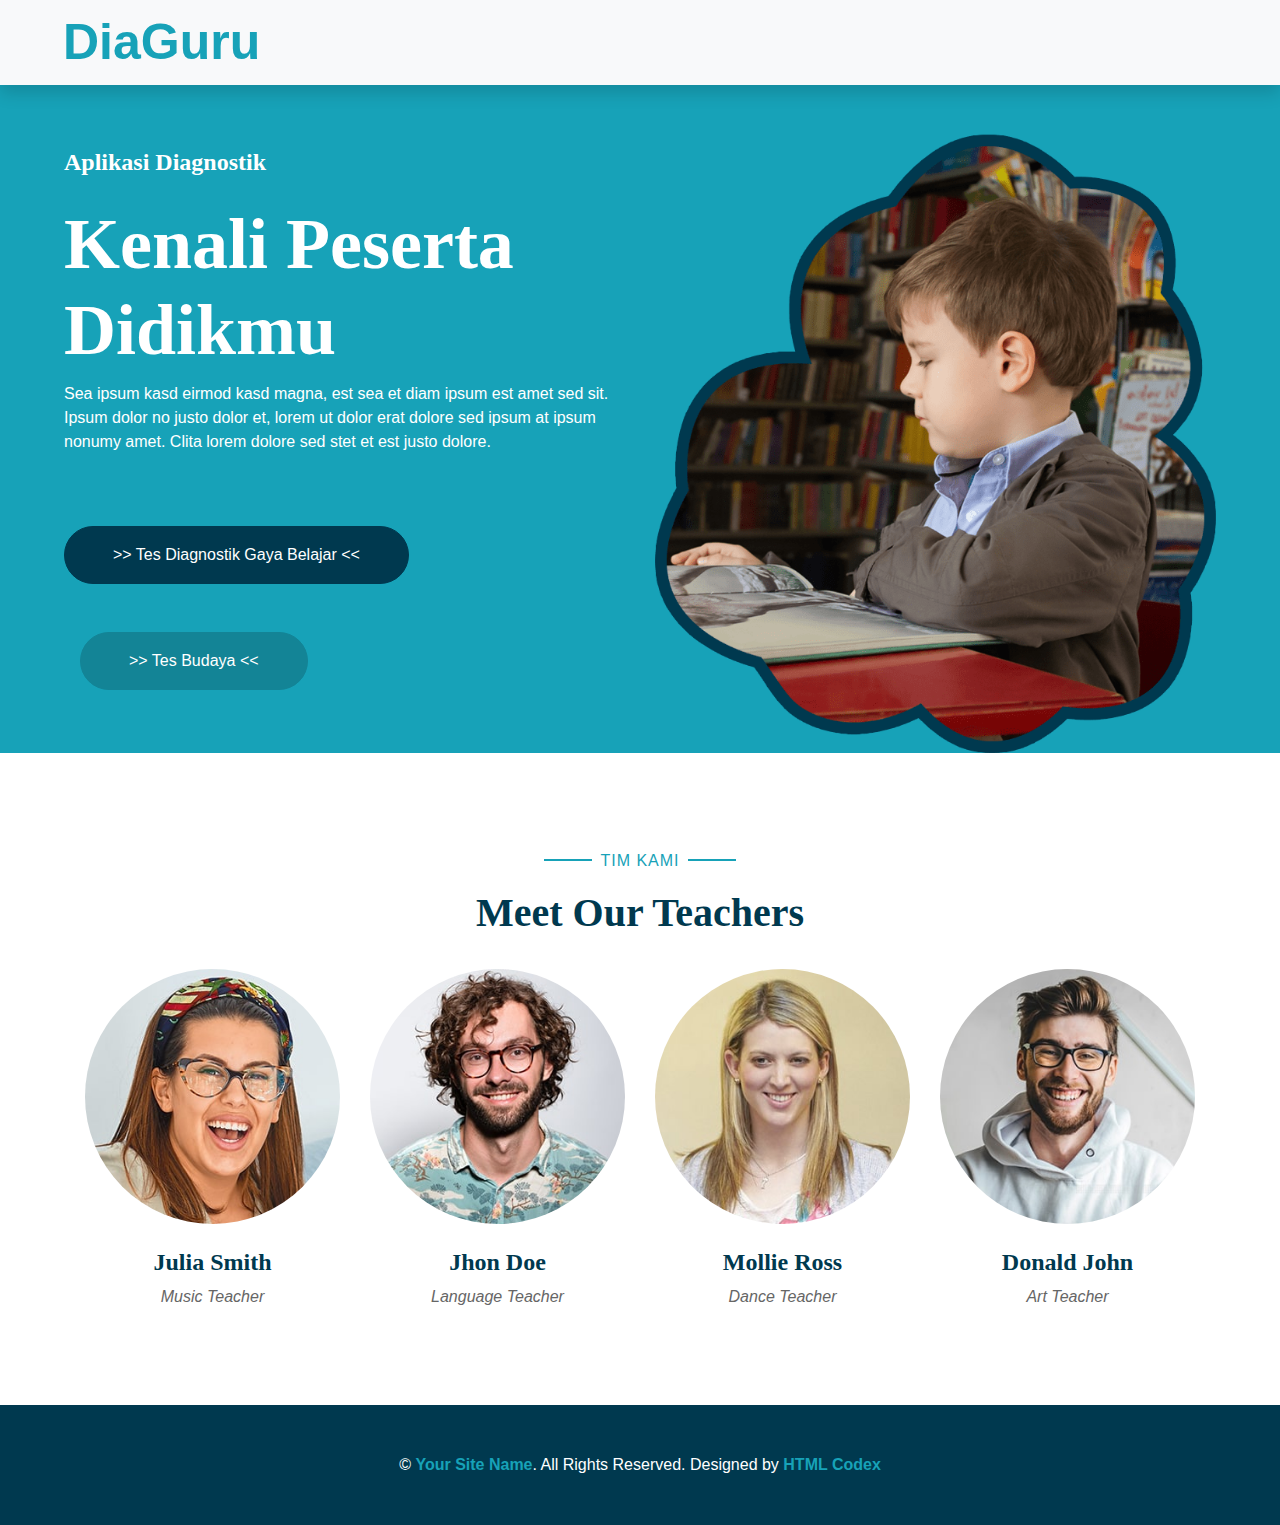
==== index.html @ f1b57413 "test" ====
<!DOCTYPE html>
<html lang="en"><head><meta http-equiv="Content-Type" content="text/html; charset=UTF-8">
    
    <title>Aplikasi Diagnostik</title>
    <meta content="width=device-width, initial-scale=1.0" name="viewport">
    <meta content="Free HTML Templates" name="keywords">
    <meta content="Free HTML Templates" name="description">

    <!-- Favicon -->
    <link href="files/img/favicon.ico" rel="icon">

    <!-- Google Web Fonts -->
    <link rel="preconnect" href="https://fonts.gstatic.com/">
    <link href="files/css2" rel="stylesheet">

    <!-- Font Awesome -->
    <link href="files/all.min.css" rel="stylesheet">

    <!-- Flaticon Font -->
    <link href="files/flaticon.css" rel="stylesheet">

    <!-- Libraries Stylesheet -->
    <link href="files/owl.carousel.min.css" rel="stylesheet">
    <link href="files/lightbox.min.css" rel="stylesheet">

    <!-- Customized Bootstrap Stylesheet -->
    <link href="files/style.css" rel="stylesheet">
</head>

<body>
    <!-- Navbar Start -->
    <div class="container-fluid bg-light position-relative shadow">
        <nav class="navbar navbar-expand-lg bg-light navbar-light py-3 py-lg-0 px-0 px-lg-5">
            <a href="files/index.html" class="navbar-brand font-weight-bold text-secondary" style="font-size: 50px;">
                <span class="text-primary">DiaGuru</span>
            </a>
            <button type="button" class="navbar-toggler" data-toggle="collapse" data-target="#navbarCollapse">
                <span class="navbar-toggler-icon"></span>
            </button>
            
        </nav>
    </div>
    <!-- Navbar End -->


    <!-- Header Start -->
    <div class="container-fluid bg-primary px-0 px-md-5 mb-5">
        <div class="row align-items-center px-3">
            <div class="col-lg-6 text-center text-lg-left">
                <h4 class="text-white mb-4 mt-5 mt-lg-0">Aplikasi Diagnostik</h4>
                <h1 class="display-3 font-weight-bold text-white">Kenali Peserta Didikmu</h1>
                <p class="text-white mb-4">Sea ipsum kasd eirmod kasd magna, est sea et diam ipsum est amet sed sit.
                    Ipsum dolor no justo dolor et, lorem ut dolor erat dolore sed ipsum at ipsum nonumy amet. Clita
                    lorem dolore sed stet et est justo dolore.</p>
                <a href="testdiagnostik.html" class="btn btn-secondary mt-5 py-3 px-5"> >> Tes Diagnostik Gaya Belajar <<</a>
                <a href="files/index.html" class="btn btn-info mt-5 ml-3 py-3 px-5">>> Tes Budaya <<</a>
            </div>
            <div class="col-lg-6 text-center text-lg-right">
                <img class="img-fluid mt-5" src="files/header.png" alt="">
            </div>
        </div>
    </div>

    <div class="container-fluid pt-5">
        <div class="container">
            <div class="text-center pb-2">
                <p class="section-title px-5"><span class="px-2">Tim Kami</span></p>
                <h1 class="mb-4">Meet Our Teachers</h1>
            </div>
            <div class="row">
                <div class="col-md-6 col-lg-3 text-center team mb-5">
                    <div class="position-relative overflow-hidden mb-4" style="border-radius: 100%;">
                        <img class="img-fluid w-100" src="files/team-1.jpg" alt="">
                        
                    </div>
                    <h4>Julia Smith</h4>
                    <i>Music Teacher</i>
                </div>
                <div class="col-md-6 col-lg-3 text-center team mb-5">
                    <div class="position-relative overflow-hidden mb-4" style="border-radius: 100%;">
                        <img class="img-fluid w-100" src="files/team-2.jpg" alt="">
                        
                    </div>
                    <h4>Jhon Doe</h4>
                    <i>Language Teacher</i>
                </div>
                <div class="col-md-6 col-lg-3 text-center team mb-5">
                    <div class="position-relative overflow-hidden mb-4" style="border-radius: 100%;">
                        <img class="img-fluid w-100" src="files/team-3.jpg" alt="">
                        
                    </div>
                    <h4>Mollie Ross</h4>
                    <i>Dance Teacher</i>
                </div>
                <div class="col-md-6 col-lg-3 text-center team mb-5">
                    <div class="position-relative overflow-hidden mb-4" style="border-radius: 100%;">
                        <img class="img-fluid w-100" src="files/team-4.jpg" alt="">
                        
                    </div>
                    <h4>Donald John</h4>
                    <i>Art Teacher</i>
                </div>
            </div>
        </div>
    </div>
    <!-- Team End -->

    <!-- Footer Start -->
    <div class="container-fluid bg-secondary text-white mt-5 py-5 px-sm-3 px-md-5">
        
       
            <p class="m-0 text-center text-white">
                © <a class="text-primary font-weight-bold" href="files/index.html#">Your Site Name</a>. All Rights Reserved. 
				
				<!--/*** This template is free as long as you keep the footer author’s credit link/attribution link/backlink. If you'd like to use the template without the footer author’s credit link/attribution link/backlink, you can purchase the Credit Removal License from "https://htmlcodex.com/credit-removal". Thank you for your support. ***/-->
				Designed by <a class="text-primary font-weight-bold" href="https://htmlcodex.com/">HTML Codex</a>
            </p>
        
    </div>
    <!-- Footer End -->


    <!-- Back to Top -->
    <a href="files/index.html#" class="btn btn-primary p-3 back-to-top" style="display: none;">↟</a>


    <!-- JavaScript Libraries -->
    <script src="files/jquery-3.4.1.min.js.download"></script>
    <script src="files/bootstrap.bundle.min.js.download"></script>
    <script src="files/easing.min.js.download"></script>
    <script src="files/owl.carousel.min.js.download"></script>
    <script src="files/isotope.pkgd.min.js.download"></script>
    <script src="files/lightbox.min.js.download"></script>

    <!-- Contact Javascript File -->
    <script src="files/jqBootstrapValidation.min.js.download"></script>
    <script src="files/contact.js.download"></script>

    <!-- Template Javascript -->
    <script src="files/main.js.download"></script>


<div id="lightboxOverlay" class="lightboxOverlay" style="display: none;"></div><div id="lightbox" class="lightbox" style="display: none;"><div class="lb-outerContainer"><div class="lb-container"><img class="lb-image" src="[data-uri]"><div class="lb-nav"><a class="lb-prev" href="files/index.html"></a><a class="lb-next" href="files/index.html"></a></div><div class="lb-loader"><a class="lb-cancel"></a></div></div></div><div class="lb-dataContainer"><div class="lb-data"><div class="lb-details"><span class="lb-caption"></span><span class="lb-number"></span></div><div class="lb-closeContainer"><a class="lb-close"></a></div></div></div></div></body></html>
---- files/flaticon.css ----
@font-face {
  font-family: "Flaticon";
  src: url("./Flaticon.eot");
  src: url("./Flaticon.eot?#iefix") format("embedded-opentype"),
       url("./Flaticon.woff2") format("woff2"),
       url("./Flaticon.woff") format("woff"),
       url("./Flaticon.ttf") format("truetype"),
       url("./Flaticon.svg#Flaticon") format("svg");
  font-weight: normal;
  font-style: normal;
}

@media screen and (-webkit-min-device-pixel-ratio:0) {
  @font-face {
    font-family: "Flaticon";
    src: url("./Flaticon.svg#Flaticon") format("svg");
  }
}

[class^="flaticon-"]:before, [class*=" flaticon-"]:before,
[class^="flaticon-"]:after, [class*=" flaticon-"]:after {   
  font-family: Flaticon;
        font-size: 20px;
font-style: normal;
margin-left: 20px;
}

.flaticon-001-swing:before { content: "\f100"; }
.flaticon-002-bricks:before { content: "\f101"; }
.flaticon-003-feeding-bottle:before { content: "\f102"; }
.flaticon-004-balloons:before { content: "\f103"; }
.flaticon-005-marker:before { content: "\f104"; }
.flaticon-006-spinning-top:before { content: "\f105"; }
.flaticon-007-sandbox:before { content: "\f106"; }
.flaticon-008-tambourine:before { content: "\f107"; }
.flaticon-009-bib:before { content: "\f108"; }
.flaticon-010-slide:before { content: "\f109"; }
.flaticon-011-mat:before { content: "\f10a"; }
.flaticon-012-kite:before { content: "\f10b"; }
.flaticon-013-brush:before { content: "\f10c"; }
.flaticon-014-blackboard:before { content: "\f10d"; }
.flaticon-015-potty:before { content: "\f10e"; }
.flaticon-016-apple:before { content: "\f10f"; }
.flaticon-017-toy-car:before { content: "\f110"; }
.flaticon-018-ball:before { content: "\f111"; }
.flaticon-019-pencil:before { content: "\f112"; }
.flaticon-020-rattle:before { content: "\f113"; }
.flaticon-021-juice-box:before { content: "\f114"; }
.flaticon-022-drum:before { content: "\f115"; }
.flaticon-023-girl:before { content: "\f116"; }
.flaticon-024-shape-toy:before { content: "\f117"; }
.flaticon-025-sandwich:before { content: "\f118"; }
.flaticon-026-paper-boat:before { content: "\f119"; }
.flaticon-027-xylophone:before { content: "\f11a"; }
.flaticon-028-kindergarten:before { content: "\f11b"; }
.flaticon-029-clock:before { content: "\f11c"; }
.flaticon-030-crayons:before { content: "\f11d"; }
.flaticon-031-bell:before { content: "\f11e"; }
.flaticon-032-book:before { content: "\f11f"; }
.flaticon-033-blocks:before { content: "\f120"; }
.flaticon-034-popsicle:before { content: "\f121"; }
.flaticon-035-table:before { content: "\f122"; }
.flaticon-036-boy:before { content: "\f123"; }
.flaticon-037-toys:before { content: "\f124"; }
.flaticon-038-locker:before { content: "\f125"; }
.flaticon-039-seesaw:before { content: "\f126"; }
.flaticon-040-puzzle:before { content: "\f127"; }
.flaticon-041-abacus:before { content: "\f128"; }
.flaticon-042-synthesizer:before { content: "\f129"; }
.flaticon-043-teddy-bear:before { content: "\f12a"; }
.flaticon-044-scissors:before { content: "\f12b"; }
.flaticon-045-cookies:before { content: "\f12c"; }
.flaticon-046-bucket:before { content: "\f12d"; }
.flaticon-047-backpack:before { content: "\f12e"; }
.flaticon-048-paper-plane:before { content: "\f12f"; }
.flaticon-049-cutlery:before { content: "\f130"; }
.flaticon-050-fence:before { content: "\f131"; }
---- files/style.css ----
/******* Bootstrap Theming ********/
/*!
 * Bootstrap v4.5.3 (https://getbootstrap.com/)
 * Copyright 2011-2020 The Bootstrap Authors
 * Copyright 2011-2020 Twitter, Inc.
 * Licensed under MIT (https://github.com/twbs/bootstrap/blob/main/LICENSE)
 */
:root {
  --blue: #007bff;
  --indigo: #6610f2;
  --purple: #6f42c1;
  --pink: #e83e8c;
  --red: #dc3545;
  --orange: #fd7e14;
  --yellow: #ffc107;
  --green: #28a745;
  --teal: #20c997;
  --cyan: #17a2b8;
  --white: #fff;
  --gray: #6c757d;
  --gray-dark: #343a40;
  --primary: #17a2b8;
  --secondary: #00394f;
  --success: #28a745;
  --info: #17a2b8;
  --warning: #ffc107;
  --danger: #dc3545;
  --light: #f8f9fa;
  --dark: #343a40;
  --breakpoint-xs: 0;
  --breakpoint-sm: 576px;
  --breakpoint-md: 768px;
  --breakpoint-lg: 992px;
  --breakpoint-xl: 1200px;
  --font-family-sans-serif: "Nunito", sans-serif;
  --font-family-monospace: SFMono-Regular, Menlo, Monaco, Consolas, "Liberation Mono", "Courier New", monospace;
}

*,
*::before,
*::after {
  box-sizing: border-box;
}

html {
  font-family: sans-serif;
  line-height: 1.15;
  -webkit-text-size-adjust: 100%;
  -webkit-tap-highlight-color: rgba(0, 0, 0, 0);
}

article, aside, figcaption, figure, footer, header, hgroup, main, nav, section {
  display: block;
}

body {
  margin: 0;
  font-family: "Nunito", sans-serif;
  font-size: 1rem;
  font-weight: 400;
  line-height: 1.5;
  color: #666666;
  text-align: left;
  background-color: #fff;
}

[tabindex="-1"]:focus:not(:focus-visible) {
  outline: 0 !important;
}

hr {
  box-sizing: content-box;
  height: 0;
  overflow: visible;
}

h1, h2, h3, h4, h5, h6 {
  margin-top: 0;
  margin-bottom: 0.5rem;
}

p {
  margin-top: 0;
  margin-bottom: 1rem;
}

abbr[title],
abbr[data-original-title] {
  text-decoration: underline;
  text-decoration: underline dotted;
  cursor: help;
  border-bottom: 0;
  text-decoration-skip-ink: none;
}

address {
  margin-bottom: 1rem;
  font-style: normal;
  line-height: inherit;
}

ol,
ul,
dl {
  margin-top: 0;
  margin-bottom: 1rem;
}

ol ol,
ul ul,
ol ul,
ul ol {
  margin-bottom: 0;
}

dt {
  font-weight: 700;
}

dd {
  margin-bottom: .5rem;
  margin-left: 0;
}

blockquote {
  margin: 0 0 1rem;
}

b,
strong {
  font-weight: bolder;
}

small {
  font-size: 80%;
}

sub,
sup {
  position: relative;
  font-size: 75%;
  line-height: 0;
  vertical-align: baseline;
}

sub {
  bottom: -.25em;
}

sup {
  top: -.5em;
}

a {
  color: #17a2b8;
  text-decoration: none;
  background-color: transparent;
}

a:hover {
  color: #0f6674;
  text-decoration: underline;
}

a:not([href]):not([class]) {
  color: inherit;
  text-decoration: none;
}

a:not([href]):not([class]):hover {
  color: inherit;
  text-decoration: none;
}

pre,
code,
kbd,
samp {
  font-family: SFMono-Regular, Menlo, Monaco, Consolas, "Liberation Mono", "Courier New", monospace;
  font-size: 1em;
}

pre {
  margin-top: 0;
  margin-bottom: 1rem;
  overflow: auto;
  -ms-overflow-style: scrollbar;
}

figure {
  margin: 0 0 1rem;
}

img {
  vertical-align: middle;
  border-style: none;
}

svg {
  overflow: hidden;
  vertical-align: middle;
}

table {
  border-collapse: collapse;
}

caption {
  padding-top: 0.75rem;
  padding-bottom: 0.75rem;
  color: #6c757d;
  text-align: left;
  caption-side: bottom;
}

th {
  text-align: inherit;
  text-align: -webkit-match-parent;
}

label {
  display: inline-block;
  margin-bottom: 0.5rem;
}

button {
  border-radius: 0;
}

button:focus {
  outline: 1px dotted;
  outline: 5px auto -webkit-focus-ring-color;
}

input,
button,
select,
optgroup,
textarea {
  margin: 0;
  font-family: inherit;
  font-size: inherit;
  line-height: inherit;
}

button,
input {
  overflow: visible;
}

button,
select {
  text-transform: none;
}

[role="button"] {
  cursor: pointer;
}

select {
  word-wrap: normal;
}

button,
[type="button"],
[type="reset"],
[type="submit"] {
  -webkit-appearance: button;
}

button:not(:disabled),
[type="button"]:not(:disabled),
[type="reset"]:not(:disabled),
[type="submit"]:not(:disabled) {
  cursor: pointer;
}

button::-moz-focus-inner,
[type="button"]::-moz-focus-inner,
[type="reset"]::-moz-focus-inner,
[type="submit"]::-moz-focus-inner {
  padding: 0;
  border-style: none;
}

input[type="radio"],
input[type="checkbox"] {
  box-sizing: border-box;
  padding: 0;
}

textarea {
  overflow: auto;
  resize: vertical;
}

fieldset {
  min-width: 0;
  padding: 0;
  margin: 0;
  border: 0;
}

legend {
  display: block;
  width: 100%;
  max-width: 100%;
  padding: 0;
  margin-bottom: .5rem;
  font-size: 1.5rem;
  line-height: inherit;
  color: inherit;
  white-space: normal;
}

@media (max-width: 1200px) {
  legend {
    font-size: calc(1.275rem + 0.3vw) ;
  }
}

progress {
  vertical-align: baseline;
}

[type="number"]::-webkit-inner-spin-button,
[type="number"]::-webkit-outer-spin-button {
  height: auto;
}

[type="search"] {
  outline-offset: -2px;
  -webkit-appearance: none;
}

[type="search"]::-webkit-search-decoration {
  -webkit-appearance: none;
}

::-webkit-file-upload-button {
  font: inherit;
  -webkit-appearance: button;
}

output {
  display: inline-block;
}

summary {
  display: list-item;
  cursor: pointer;
}

template {
  display: none;
}

[hidden] {
  display: none !important;
}

h1, h2, h3, h4, h5, h6,
.h1, .h2, .h3, .h4, .h5, .h6 {
  margin-bottom: 0.5rem;
  font-family: "Handlee", cursive;
  font-weight: bold;
  line-height: 1.2;
  color: #00394f;
}

h1, .h1 {
  font-size: 2.5rem;
}

@media (max-width: 1200px) {
  h1, .h1 {
    font-size: calc(1.375rem + 1.5vw) ;
  }
}

h2, .h2 {
  font-size: 2rem;
}

@media (max-width: 1200px) {
  h2, .h2 {
    font-size: calc(1.325rem + 0.9vw) ;
  }
}

h3, .h3 {
  font-size: 1.75rem;
}

@media (max-width: 1200px) {
  h3, .h3 {
    font-size: calc(1.3rem + 0.6vw) ;
  }
}

h4, .h4 {
  font-size: 1.5rem;
}

@media (max-width: 1200px) {
  h4, .h4 {
    font-size: calc(1.275rem + 0.3vw) ;
  }
}

h5, .h5 {
  font-size: 1.25rem;
}

h6, .h6 {
  font-size: 1rem;
}

.lead {
  font-size: 1.25rem;
  font-weight: 300;
}

.display-1 {
  font-size: 6rem;
  font-weight: 300;
  line-height: 1.2;
}

@media (max-width: 1200px) {
  .display-1 {
    font-size: calc(1.725rem + 5.7vw) ;
  }
}

.display-2 {
  font-size: 5.5rem;
  font-weight: 300;
  line-height: 1.2;
}

@media (max-width: 1200px) {
  .display-2 {
    font-size: calc(1.675rem + 5.1vw) ;
  }
}

.display-3 {
  font-size: 4.5rem;
  font-weight: 300;
  line-height: 1.2;
}

@media (max-width: 1200px) {
  .display-3 {
    font-size: calc(1.575rem + 3.9vw) ;
  }
}

.display-4 {
  font-size: 3.5rem;
  font-weight: 300;
  line-height: 1.2;
}

@media (max-width: 1200px) {
  .display-4 {
    font-size: calc(1.475rem + 2.7vw) ;
  }
}

hr {
  margin-top: 1rem;
  margin-bottom: 1rem;
  border: 0;
  border-top: 1px solid rgba(0, 0, 0, 0.1);
}

small,
.small {
  font-size: 80%;
  font-weight: 400;
}

mark,
.mark {
  padding: 0.2em;
  background-color: #fcf8e3;
}

.list-unstyled {
  padding-left: 0;
  list-style: none;
}

.list-inline {
  padding-left: 0;
  list-style: none;
}

.list-inline-item {
  display: inline-block;
}

.list-inline-item:not(:last-child) {
  margin-right: 0.5rem;
}

.initialism {
  font-size: 90%;
  text-transform: uppercase;
}

.blockquote {
  margin-bottom: 1rem;
  font-size: 1.25rem;
}

.blockquote-footer {
  display: block;
  font-size: 80%;
  color: #6c757d;
}

.blockquote-footer::before {
  content: "\2014\00A0";
}

.img-fluid {
  max-width: 100%;
  height: auto;
}

.img-thumbnail {
  padding: 0.25rem;
  background-color: #fff;
  border: 1px solid #dee2e6;
  border-radius: 5px;
  max-width: 100%;
  height: auto;
}

.figure {
  display: inline-block;
}

.figure-img {
  margin-bottom: 0.5rem;
  line-height: 1;
}

.figure-caption {
  font-size: 90%;
  color: #6c757d;
}

code {
  font-size: 87.5%;
  color: #e83e8c;
  word-wrap: break-word;
}

a > code {
  color: inherit;
}

kbd {
  padding: 0.2rem 0.4rem;
  font-size: 87.5%;
  color: #fff;
  background-color: #212529;
  border-radius: 0.2rem;
}

kbd kbd {
  padding: 0;
  font-size: 100%;
  font-weight: 700;
}

pre {
  display: block;
  font-size: 87.5%;
  color: #212529;
}

pre code {
  font-size: inherit;
  color: inherit;
  word-break: normal;
}

.pre-scrollable {
  max-height: 340px;
  overflow-y: scroll;
}

.container,
.container-fluid,
.container-sm,
.container-md,
.container-lg,
.container-xl {
  width: 100%;
  padding-right: 15px;
  padding-left: 15px;
  margin-right: auto;
  margin-left: auto;
}

@media (min-width: 576px) {
  .container, .container-sm {
    max-width: 540px;
  }
}

@media (min-width: 768px) {
  .container, .container-sm, .container-md {
    max-width: 720px;
  }
}

@media (min-width: 992px) {
  .container, .container-sm, .container-md, .container-lg {
    max-width: 960px;
  }
}

@media (min-width: 1200px) {
  .container, .container-sm, .container-md, .container-lg, .container-xl {
    max-width: 1140px;
  }
}

.row {
  display: flex;
  flex-wrap: wrap;
  margin-right: -15px;
  margin-left: -15px;
}

.no-gutters {
  margin-right: 0;
  margin-left: 0;
}

.no-gutters > .col,
.no-gutters > [class*="col-"] {
  padding-right: 0;
  padding-left: 0;
}

.col-1, .col-2, .col-3, .col-4, .col-5, .col-6, .col-7, .col-8, .col-9, .col-10, .col-11, .col-12, .col,
.col-auto, .col-sm-1, .col-sm-2, .col-sm-3, .col-sm-4, .col-sm-5, .col-sm-6, .col-sm-7, .col-sm-8, .col-sm-9, .col-sm-10, .col-sm-11, .col-sm-12, .col-sm,
.col-sm-auto, .col-md-1, .col-md-2, .col-md-3, .col-md-4, .col-md-5, .col-md-6, .col-md-7, .col-md-8, .col-md-9, .col-md-10, .col-md-11, .col-md-12, .col-md,
.col-md-auto, .col-lg-1, .col-lg-2, .col-lg-3, .col-lg-4, .col-lg-5, .col-lg-6, .col-lg-7, .col-lg-8, .col-lg-9, .col-lg-10, .col-lg-11, .col-lg-12, .col-lg,
.col-lg-auto, .col-xl-1, .col-xl-2, .col-xl-3, .col-xl-4, .col-xl-5, .col-xl-6, .col-xl-7, .col-xl-8, .col-xl-9, .col-xl-10, .col-xl-11, .col-xl-12, .col-xl,
.col-xl-auto {
  position: relative;
  width: 100%;
  padding-right: 15px;
  padding-left: 15px;
}

.col {
  flex-basis: 0;
  flex-grow: 1;
  max-width: 100%;
}

.row-cols-1 > * {
  flex: 0 0 100%;
  max-width: 100%;
}

.row-cols-2 > * {
  flex: 0 0 50%;
  max-width: 50%;
}

.row-cols-3 > * {
  flex: 0 0 33.33333%;
  max-width: 33.33333%;
}

.row-cols-4 > * {
  flex: 0 0 25%;
  max-width: 25%;
}

.row-cols-5 > * {
  flex: 0 0 20%;
  max-width: 20%;
}

.row-cols-6 > * {
  flex: 0 0 16.66667%;
  max-width: 16.66667%;
}

.col-auto {
  flex: 0 0 auto;
  width: auto;
  max-width: 100%;
}

.col-1 {
  flex: 0 0 8.33333%;
  max-width: 8.33333%;
}

.col-2 {
  flex: 0 0 16.66667%;
  max-width: 16.66667%;
}

.col-3 {
  flex: 0 0 25%;
  max-width: 25%;
}

.col-4 {
  flex: 0 0 33.33333%;
  max-width: 33.33333%;
}

.col-5 {
  flex: 0 0 41.66667%;
  max-width: 41.66667%;
}

.col-6 {
  flex: 0 0 50%;
  max-width: 50%;
}

.col-7 {
  flex: 0 0 58.33333%;
  max-width: 58.33333%;
}

.col-8 {
  flex: 0 0 66.66667%;
  max-width: 66.66667%;
}

.col-9 {
  flex: 0 0 75%;
  max-width: 75%;
}

.col-10 {
  flex: 0 0 83.33333%;
  max-width: 83.33333%;
}

.col-11 {
  flex: 0 0 91.66667%;
  max-width: 91.66667%;
}

.col-12 {
  flex: 0 0 100%;
  max-width: 100%;
}

.order-first {
  order: -1;
}

.order-last {
  order: 13;
}

.order-0 {
  order: 0;
}

.order-1 {
  order: 1;
}

.order-2 {
  order: 2;
}

.order-3 {
  order: 3;
}

.order-4 {
  order: 4;
}

.order-5 {
  order: 5;
}

.order-6 {
  order: 6;
}

.order-7 {
  order: 7;
}

.order-8 {
  order: 8;
}

.order-9 {
  order: 9;
}

.order-10 {
  order: 10;
}

.order-11 {
  order: 11;
}

.order-12 {
  order: 12;
}

.offset-1 {
  margin-left: 8.33333%;
}

.offset-2 {
  margin-left: 16.66667%;
}

.offset-3 {
  margin-left: 25%;
}

.offset-4 {
  margin-left: 33.33333%;
}

.offset-5 {
  margin-left: 41.66667%;
}

.offset-6 {
  margin-left: 50%;
}

.offset-7 {
  margin-left: 58.33333%;
}

.offset-8 {
  margin-left: 66.66667%;
}

.offset-9 {
  margin-left: 75%;
}

.offset-10 {
  margin-left: 83.33333%;
}

.offset-11 {
  margin-left: 91.66667%;
}

@media (min-width: 576px) {
  .col-sm {
    flex-basis: 0;
    flex-grow: 1;
    max-width: 100%;
  }
  .row-cols-sm-1 > * {
    flex: 0 0 100%;
    max-width: 100%;
  }
  .row-cols-sm-2 > * {
    flex: 0 0 50%;
    max-width: 50%;
  }
  .row-cols-sm-3 > * {
    flex: 0 0 33.33333%;
    max-width: 33.33333%;
  }
  .row-cols-sm-4 > * {
    flex: 0 0 25%;
    max-width: 25%;
  }
  .row-cols-sm-5 > * {
    flex: 0 0 20%;
    max-width: 20%;
  }
  .row-cols-sm-6 > * {
    flex: 0 0 16.66667%;
    max-width: 16.66667%;
  }
  .col-sm-auto {
    flex: 0 0 auto;
    width: auto;
    max-width: 100%;
  }
  .col-sm-1 {
    flex: 0 0 8.33333%;
    max-width: 8.33333%;
  }
  .col-sm-2 {
    flex: 0 0 16.66667%;
    max-width: 16.66667%;
  }
  .col-sm-3 {
    flex: 0 0 25%;
    max-width: 25%;
  }
  .col-sm-4 {
    flex: 0 0 33.33333%;
    max-width: 33.33333%;
  }
  .col-sm-5 {
    flex: 0 0 41.66667%;
    max-width: 41.66667%;
  }
  .col-sm-6 {
    flex: 0 0 50%;
    max-width: 50%;
  }
  .col-sm-7 {
    flex: 0 0 58.33333%;
    max-width: 58.33333%;
  }
  .col-sm-8 {
    flex: 0 0 66.66667%;
    max-width: 66.66667%;
  }
  .col-sm-9 {
    flex: 0 0 75%;
    max-width: 75%;
  }
  .col-sm-10 {
    flex: 0 0 83.33333%;
    max-width: 83.33333%;
  }
  .col-sm-11 {
    flex: 0 0 91.66667%;
    max-width: 91.66667%;
  }
  .col-sm-12 {
    flex: 0 0 100%;
    max-width: 100%;
  }
  .order-sm-first {
    order: -1;
  }
  .order-sm-last {
    order: 13;
  }
  .order-sm-0 {
    order: 0;
  }
  .order-sm-1 {
    order: 1;
  }
  .order-sm-2 {
    order: 2;
  }
  .order-sm-3 {
    order: 3;
  }
  .order-sm-4 {
    order: 4;
  }
  .order-sm-5 {
    order: 5;
  }
  .order-sm-6 {
    order: 6;
  }
  .order-sm-7 {
    order: 7;
  }
  .order-sm-8 {
    order: 8;
  }
  .order-sm-9 {
    order: 9;
  }
  .order-sm-10 {
    order: 10;
  }
  .order-sm-11 {
    order: 11;
  }
  .order-sm-12 {
    order: 12;
  }
  .offset-sm-0 {
    margin-left: 0;
  }
  .offset-sm-1 {
    margin-left: 8.33333%;
  }
  .offset-sm-2 {
    margin-left: 16.66667%;
  }
  .offset-sm-3 {
    margin-left: 25%;
  }
  .offset-sm-4 {
    margin-left: 33.33333%;
  }
  .offset-sm-5 {
    margin-left: 41.66667%;
  }
  .offset-sm-6 {
    margin-left: 50%;
  }
  .offset-sm-7 {
    margin-left: 58.33333%;
  }
  .offset-sm-8 {
    margin-left: 66.66667%;
  }
  .offset-sm-9 {
    margin-left: 75%;
  }
  .offset-sm-10 {
    margin-left: 83.33333%;
  }
  .offset-sm-11 {
    margin-left: 91.66667%;
  }
}

@media (min-width: 768px) {
  .col-md {
    flex-basis: 0;
    flex-grow: 1;
    max-width: 100%;
  }
  .row-cols-md-1 > * {
    flex: 0 0 100%;
    max-width: 100%;
  }
  .row-cols-md-2 > * {
    flex: 0 0 50%;
    max-width: 50%;
  }
  .row-cols-md-3 > * {
    flex: 0 0 33.33333%;
    max-width: 33.33333%;
  }
  .row-cols-md-4 > * {
    flex: 0 0 25%;
    max-width: 25%;
  }
  .row-cols-md-5 > * {
    flex: 0 0 20%;
    max-width: 20%;
  }
  .row-cols-md-6 > * {
    flex: 0 0 16.66667%;
    max-width: 16.66667%;
  }
  .col-md-auto {
    flex: 0 0 auto;
    width: auto;
    max-width: 100%;
  }
  .col-md-1 {
    flex: 0 0 8.33333%;
    max-width: 8.33333%;
  }
  .col-md-2 {
    flex: 0 0 16.66667%;
    max-width: 16.66667%;
  }
  .col-md-3 {
    flex: 0 0 25%;
    max-width: 25%;
  }
  .col-md-4 {
    flex: 0 0 33.33333%;
    max-width: 33.33333%;
  }
  .col-md-5 {
    flex: 0 0 41.66667%;
    max-width: 41.66667%;
  }
  .col-md-6 {
    flex: 0 0 50%;
    max-width: 50%;
  }
  .col-md-7 {
    flex: 0 0 58.33333%;
    max-width: 58.33333%;
  }
  .col-md-8 {
    flex: 0 0 66.66667%;
    max-width: 66.66667%;
  }
  .col-md-9 {
    flex: 0 0 75%;
    max-width: 75%;
  }
  .col-md-10 {
    flex: 0 0 83.33333%;
    max-width: 83.33333%;
  }
  .col-md-11 {
    flex: 0 0 91.66667%;
    max-width: 91.66667%;
  }
  .col-md-12 {
    flex: 0 0 100%;
    max-width: 100%;
  }
  .order-md-first {
    order: -1;
  }
  .order-md-last {
    order: 13;
  }
  .order-md-0 {
    order: 0;
  }
  .order-md-1 {
    order: 1;
  }
  .order-md-2 {
    order: 2;
  }
  .order-md-3 {
    order: 3;
  }
  .order-md-4 {
    order: 4;
  }
  .order-md-5 {
    order: 5;
  }
  .order-md-6 {
    order: 6;
  }
  .order-md-7 {
    order: 7;
  }
  .order-md-8 {
    order: 8;
  }
  .order-md-9 {
    order: 9;
  }
  .order-md-10 {
    order: 10;
  }
  .order-md-11 {
    order: 11;
  }
  .order-md-12 {
    order: 12;
  }
  .offset-md-0 {
    margin-left: 0;
  }
  .offset-md-1 {
    margin-left: 8.33333%;
  }
  .offset-md-2 {
    margin-left: 16.66667%;
  }
  .offset-md-3 {
    margin-left: 25%;
  }
  .offset-md-4 {
    margin-left: 33.33333%;
  }
  .offset-md-5 {
    margin-left: 41.66667%;
  }
  .offset-md-6 {
    margin-left: 50%;
  }
  .offset-md-7 {
    margin-left: 58.33333%;
  }
  .offset-md-8 {
    margin-left: 66.66667%;
  }
  .offset-md-9 {
    margin-left: 75%;
  }
  .offset-md-10 {
    margin-left: 83.33333%;
  }
  .offset-md-11 {
    margin-left: 91.66667%;
  }
}

@media (min-width: 992px) {
  .col-lg {
    flex-basis: 0;
    flex-grow: 1;
    max-width: 100%;
  }
  .row-cols-lg-1 > * {
    flex: 0 0 100%;
    max-width: 100%;
  }
  .row-cols-lg-2 > * {
    flex: 0 0 50%;
    max-width: 50%;
  }
  .row-cols-lg-3 > * {
    flex: 0 0 33.33333%;
    max-width: 33.33333%;
  }
  .row-cols-lg-4 > * {
    flex: 0 0 25%;
    max-width: 25%;
  }
  .row-cols-lg-5 > * {
    flex: 0 0 20%;
    max-width: 20%;
  }
  .row-cols-lg-6 > * {
    flex: 0 0 16.66667%;
    max-width: 16.66667%;
  }
  .col-lg-auto {
    flex: 0 0 auto;
    width: auto;
    max-width: 100%;
  }
  .col-lg-1 {
    flex: 0 0 8.33333%;
    max-width: 8.33333%;
  }
  .col-lg-2 {
    flex: 0 0 16.66667%;
    max-width: 16.66667%;
  }
  .col-lg-3 {
    flex: 0 0 25%;
    max-width: 25%;
  }
  .col-lg-4 {
    flex: 0 0 33.33333%;
    max-width: 33.33333%;
  }
  .col-lg-5 {
    flex: 0 0 41.66667%;
    max-width: 41.66667%;
  }
  .col-lg-6 {
    flex: 0 0 50%;
    max-width: 50%;
  }
  .col-lg-7 {
    flex: 0 0 58.33333%;
    max-width: 58.33333%;
  }
  .col-lg-8 {
    flex: 0 0 66.66667%;
    max-width: 66.66667%;
  }
  .col-lg-9 {
    flex: 0 0 75%;
    max-width: 75%;
  }
  .col-lg-10 {
    flex: 0 0 83.33333%;
    max-width: 83.33333%;
  }
  .col-lg-11 {
    flex: 0 0 91.66667%;
    max-width: 91.66667%;
  }
  .col-lg-12 {
    flex: 0 0 100%;
    max-width: 100%;
  }
  .order-lg-first {
    order: -1;
  }
  .order-lg-last {
    order: 13;
  }
  .order-lg-0 {
    order: 0;
  }
  .order-lg-1 {
    order: 1;
  }
  .order-lg-2 {
    order: 2;
  }
  .order-lg-3 {
    order: 3;
  }
  .order-lg-4 {
    order: 4;
  }
  .order-lg-5 {
    order: 5;
  }
  .order-lg-6 {
    order: 6;
  }
  .order-lg-7 {
    order: 7;
  }
  .order-lg-8 {
    order: 8;
  }
  .order-lg-9 {
    order: 9;
  }
  .order-lg-10 {
    order: 10;
  }
  .order-lg-11 {
    order: 11;
  }
  .order-lg-12 {
    order: 12;
  }
  .offset-lg-0 {
    margin-left: 0;
  }
  .offset-lg-1 {
    margin-left: 8.33333%;
  }
  .offset-lg-2 {
    margin-left: 16.66667%;
  }
  .offset-lg-3 {
    margin-left: 25%;
  }
  .offset-lg-4 {
    margin-left: 33.33333%;
  }
  .offset-lg-5 {
    margin-left: 41.66667%;
  }
  .offset-lg-6 {
    margin-left: 50%;
  }
  .offset-lg-7 {
    margin-left: 58.33333%;
  }
  .offset-lg-8 {
    margin-left: 66.66667%;
  }
  .offset-lg-9 {
    margin-left: 75%;
  }
  .offset-lg-10 {
    margin-left: 83.33333%;
  }
  .offset-lg-11 {
    margin-left: 91.66667%;
  }
}

@media (min-width: 1200px) {
  .col-xl {
    flex-basis: 0;
    flex-grow: 1;
    max-width: 100%;
  }
  .row-cols-xl-1 > * {
    flex: 0 0 100%;
    max-width: 100%;
  }
  .row-cols-xl-2 > * {
    flex: 0 0 50%;
    max-width: 50%;
  }
  .row-cols-xl-3 > * {
    flex: 0 0 33.33333%;
    max-width: 33.33333%;
  }
  .row-cols-xl-4 > * {
    flex: 0 0 25%;
    max-width: 25%;
  }
  .row-cols-xl-5 > * {
    flex: 0 0 20%;
    max-width: 20%;
  }
  .row-cols-xl-6 > * {
    flex: 0 0 16.66667%;
    max-width: 16.66667%;
  }
  .col-xl-auto {
    flex: 0 0 auto;
    width: auto;
    max-width: 100%;
  }
  .col-xl-1 {
    flex: 0 0 8.33333%;
    max-width: 8.33333%;
  }
  .col-xl-2 {
    flex: 0 0 16.66667%;
    max-width: 16.66667%;
  }
  .col-xl-3 {
    flex: 0 0 25%;
    max-width: 25%;
  }
  .col-xl-4 {
    flex: 0 0 33.33333%;
    max-width: 33.33333%;
  }
  .col-xl-5 {
    flex: 0 0 41.66667%;
    max-width: 41.66667%;
  }
  .col-xl-6 {
    flex: 0 0 50%;
    max-width: 50%;
  }
  .col-xl-7 {
    flex: 0 0 58.33333%;
    max-width: 58.33333%;
  }
  .col-xl-8 {
    flex: 0 0 66.66667%;
    max-width: 66.66667%;
  }
  .col-xl-9 {
    flex: 0 0 75%;
    max-width: 75%;
  }
  .col-xl-10 {
    flex: 0 0 83.33333%;
    max-width: 83.33333%;
  }
  .col-xl-11 {
    flex: 0 0 91.66667%;
    max-width: 91.66667%;
  }
  .col-xl-12 {
    flex: 0 0 100%;
    max-width: 100%;
  }
  .order-xl-first {
    order: -1;
  }
  .order-xl-last {
    order: 13;
  }
  .order-xl-0 {
    order: 0;
  }
  .order-xl-1 {
    order: 1;
  }
  .order-xl-2 {
    order: 2;
  }
  .order-xl-3 {
    order: 3;
  }
  .order-xl-4 {
    order: 4;
  }
  .order-xl-5 {
    order: 5;
  }
  .order-xl-6 {
    order: 6;
  }
  .order-xl-7 {
    order: 7;
  }
  .order-xl-8 {
    order: 8;
  }
  .order-xl-9 {
    order: 9;
  }
  .order-xl-10 {
    order: 10;
  }
  .order-xl-11 {
    order: 11;
  }
  .order-xl-12 {
    order: 12;
  }
  .offset-xl-0 {
    margin-left: 0;
  }
  .offset-xl-1 {
    margin-left: 8.33333%;
  }
  .offset-xl-2 {
    margin-left: 16.66667%;
  }
  .offset-xl-3 {
    margin-left: 25%;
  }
  .offset-xl-4 {
    margin-left: 33.33333%;
  }
  .offset-xl-5 {
    margin-left: 41.66667%;
  }
  .offset-xl-6 {
    margin-left: 50%;
  }
  .offset-xl-7 {
    margin-left: 58.33333%;
  }
  .offset-xl-8 {
    margin-left: 66.66667%;
  }
  .offset-xl-9 {
    margin-left: 75%;
  }
  .offset-xl-10 {
    margin-left: 83.33333%;
  }
  .offset-xl-11 {
    margin-left: 91.66667%;
  }
}

.table {
  width: 100%;
  margin-bottom: 1rem;
  color: #666666;
}

.table th,
.table td {
  padding: 0.75rem;
  vertical-align: top;
  border-top: 1px solid #dee2e6;
}

.table thead th {
  vertical-align: bottom;
  border-bottom: 2px solid #dee2e6;
}

.table tbody + tbody {
  border-top: 2px solid #dee2e6;
}

.table-sm th,
.table-sm td {
  padding: 0.3rem;
}

.table-bordered {
  border: 1px solid #dee2e6;
}

.table-bordered th,
.table-bordered td {
  border: 1px solid #dee2e6;
}

.table-bordered thead th,
.table-bordered thead td {
  border-bottom-width: 2px;
}

.table-borderless th,
.table-borderless td,
.table-borderless thead th,
.table-borderless tbody + tbody {
  border: 0;
}

.table-striped tbody tr:nth-of-type(odd) {
  background-color: rgba(0, 0, 0, 0.05);
}

.table-hover tbody tr:hover {
  color: #666666;
  background-color: rgba(0, 0, 0, 0.075);
}

.table-primary,
.table-primary > th,
.table-primary > td {
  background-color: #bee5eb;
}

.table-primary th,
.table-primary td,
.table-primary thead th,
.table-primary tbody + tbody {
  border-color: #86cfda;
}

.table-hover .table-primary:hover {
  background-color: #abdde5;
}

.table-hover .table-primary:hover > td,
.table-hover .table-primary:hover > th {
  background-color: #abdde5;
}

.table-secondary,
.table-secondary > th,
.table-secondary > td {
  background-color: #b8c8ce;
}

.table-secondary th,
.table-secondary td,
.table-secondary thead th,
.table-secondary tbody + tbody {
  border-color: #7a98a3;
}

.table-hover .table-secondary:hover {
  background-color: #a9bcc4;
}

.table-hover .table-secondary:hover > td,
.table-hover .table-secondary:hover > th {
  background-color: #a9bcc4;
}

.table-success,
.table-success > th,
.table-success > td {
  background-color: #c3e6cb;
}

.table-success th,
.table-success td,
.table-success thead th,
.table-success tbody + tbody {
  border-color: #8fd19e;
}

.table-hover .table-success:hover {
  background-color: #b1dfbb;
}

.table-hover .table-success:hover > td,
.table-hover .table-success:hover > th {
  background-color: #b1dfbb;
}

.table-info,
.table-info > th,
.table-info > td {
  background-color: #bee5eb;
}

.table-info th,
.table-info td,
.table-info thead th,
.table-info tbody + tbody {
  border-color: #86cfda;
}

.table-hover .table-info:hover {
  background-color: #abdde5;
}

.table-hover .table-info:hover > td,
.table-hover .table-info:hover > th {
  background-color: #abdde5;
}

.table-warning,
.table-warning > th,
.table-warning > td {
  background-color: #ffeeba;
}

.table-warning th,
.table-warning td,
.table-warning thead th,
.table-warning tbody + tbody {
  border-color: #ffdf7e;
}

.table-hover .table-warning:hover {
  background-color: #ffe8a1;
}

.table-hover .table-warning:hover > td,
.table-hover .table-warning:hover > th {
  background-color: #ffe8a1;
}

.table-danger,
.table-danger > th,
.table-danger > td {
  background-color: #f5c6cb;
}

.table-danger th,
.table-danger td,
.table-danger thead th,
.table-danger tbody + tbody {
  border-color: #ed969e;
}

.table-hover .table-danger:hover {
  background-color: #f1b0b7;
}

.table-hover .table-danger:hover > td,
.table-hover .table-danger:hover > th {
  background-color: #f1b0b7;
}

.table-light,
.table-light > th,
.table-light > td {
  background-color: #fdfdfe;
}

.table-light th,
.table-light td,
.table-light thead th,
.table-light tbody + tbody {
  border-color: #fbfcfc;
}

.table-hover .table-light:hover {
  background-color: #ececf6;
}

.table-hover .table-light:hover > td,
.table-hover .table-light:hover > th {
  background-color: #ececf6;
}

.table-dark,
.table-dark > th,
.table-dark > td {
  background-color: #c6c8ca;
}

.table-dark th,
.table-dark td,
.table-dark thead th,
.table-dark tbody + tbody {
  border-color: #95999c;
}

.table-hover .table-dark:hover {
  background-color: #b9bbbe;
}

.table-hover .table-dark:hover > td,
.table-hover .table-dark:hover > th {
  background-color: #b9bbbe;
}

.table-active,
.table-active > th,
.table-active > td {
  background-color: rgba(0, 0, 0, 0.075);
}

.table-hover .table-active:hover {
  background-color: rgba(0, 0, 0, 0.075);
}

.table-hover .table-active:hover > td,
.table-hover .table-active:hover > th {
  background-color: rgba(0, 0, 0, 0.075);
}

.table .thead-dark th {
  color: #fff;
  background-color: #343a40;
  border-color: #454d55;
}

.table .thead-light th {
  color: #495057;
  background-color: #e9ecef;
  border-color: #dee2e6;
}

.table-dark {
  color: #fff;
  background-color: #343a40;
}

.table-dark th,
.table-dark td,
.table-dark thead th {
  border-color: #454d55;
}

.table-dark.table-bordered {
  border: 0;
}

.table-dark.table-striped tbody tr:nth-of-type(odd) {
  background-color: rgba(255, 255, 255, 0.05);
}

.table-dark.table-hover tbody tr:hover {
  color: #fff;
  background-color: rgba(255, 255, 255, 0.075);
}

@media (max-width: 575.98px) {
  .table-responsive-sm {
    display: block;
    width: 100%;
    overflow-x: auto;
    -webkit-overflow-scrolling: touch;
  }
  .table-responsive-sm > .table-bordered {
    border: 0;
  }
}

@media (max-width: 767.98px) {
  .table-responsive-md {
    display: block;
    width: 100%;
    overflow-x: auto;
    -webkit-overflow-scrolling: touch;
  }
  .table-responsive-md > .table-bordered {
    border: 0;
  }
}

@media (max-width: 991.98px) {
  .table-responsive-lg {
    display: block;
    width: 100%;
    overflow-x: auto;
    -webkit-overflow-scrolling: touch;
  }
  .table-responsive-lg > .table-bordered {
    border: 0;
  }
}

@media (max-width: 1199.98px) {
  .table-responsive-xl {
    display: block;
    width: 100%;
    overflow-x: auto;
    -webkit-overflow-scrolling: touch;
  }
  .table-responsive-xl > .table-bordered {
    border: 0;
  }
}

.table-responsive {
  display: block;
  width: 100%;
  overflow-x: auto;
  -webkit-overflow-scrolling: touch;
}

.table-responsive > .table-bordered {
  border: 0;
}

.form-control {
  display: block;
  width: 100%;
  height: calc(1.5em + 0.75rem + 2px);
  padding: 0.375rem 0.75rem;
  font-size: 1rem;
  font-weight: 400;
  line-height: 1.5;
  color: #495057;
  background-color: #fff;
  background-clip: padding-box;
  border: 1px solid #ced4da;
  border-radius: 5px;
  transition: border-color 0.15s ease-in-out, box-shadow 0.15s ease-in-out;
}

@media (prefers-reduced-motion: reduce) {
  .form-control {
    transition: none;
  }
}

.form-control::-ms-expand {
  background-color: transparent;
  border: 0;
}

.form-control:-moz-focusring {
  color: transparent;
  text-shadow: 0 0 0 #495057;
}

.form-control:focus {
  color: #495057;
  background-color: #fff;
  border-color: #63d9ec;
  outline: 0;
  box-shadow: 0 0 0 0.2rem rgba(23, 162, 184, 0.25);
}

.form-control::placeholder {
  color: #6c757d;
  opacity: 1;
}

.form-control:disabled, .form-control[readonly] {
  background-color: #e9ecef;
  opacity: 1;
}

input[type="date"].form-control,
input[type="time"].form-control,
input[type="datetime-local"].form-control,
input[type="month"].form-control {
  appearance: none;
}

select.form-control:focus::-ms-value {
  color: #495057;
  background-color: #fff;
}

.form-control-file,
.form-control-range {
  display: block;
  width: 100%;
}

.col-form-label {
  padding-top: calc(0.375rem + 1px);
  padding-bottom: calc(0.375rem + 1px);
  margin-bottom: 0;
  font-size: inherit;
  line-height: 1.5;
}

.col-form-label-lg {
  padding-top: calc(0.5rem + 1px);
  padding-bottom: calc(0.5rem + 1px);
  font-size: 1.25rem;
  line-height: 1.5;
}

.col-form-label-sm {
  padding-top: calc(0.25rem + 1px);
  padding-bottom: calc(0.25rem + 1px);
  font-size: 0.875rem;
  line-height: 1.5;
}

.form-control-plaintext {
  display: block;
  width: 100%;
  padding: 0.375rem 0;
  margin-bottom: 0;
  font-size: 1rem;
  line-height: 1.5;
  color: #666666;
  background-color: transparent;
  border: solid transparent;
  border-width: 1px 0;
}

.form-control-plaintext.form-control-sm, .form-control-plaintext.form-control-lg {
  padding-right: 0;
  padding-left: 0;
}

.form-control-sm {
  height: calc(1.5em + 0.5rem + 2px);
  padding: 0.25rem 0.5rem;
  font-size: 0.875rem;
  line-height: 1.5;
  border-radius: 0.2rem;
}

.form-control-lg {
  height: calc(1.5em + 1rem + 2px);
  padding: 0.5rem 1rem;
  font-size: 1.25rem;
  line-height: 1.5;
  border-radius: 0.3rem;
}

select.form-control[size], select.form-control[multiple] {
  height: auto;
}

textarea.form-control {
  height: auto;
}

.form-group {
  margin-bottom: 1rem;
}

.form-text {
  display: block;
  margin-top: 0.25rem;
}

.form-row {
  display: flex;
  flex-wrap: wrap;
  margin-right: -5px;
  margin-left: -5px;
}

.form-row > .col,
.form-row > [class*="col-"] {
  padding-right: 5px;
  padding-left: 5px;
}

.form-check {
  position: relative;
  display: block;
  padding-left: 1.25rem;
}

.form-check-input {
  position: absolute;
  margin-top: 0.3rem;
  margin-left: -1.25rem;
}

.form-check-input[disabled] ~ .form-check-label,
.form-check-input:disabled ~ .form-check-label {
  color: #6c757d;
}

.form-check-label {
  margin-bottom: 0;
}

.form-check-inline {
  display: inline-flex;
  align-items: center;
  padding-left: 0;
  margin-right: 0.75rem;
}

.form-check-inline .form-check-input {
  position: static;
  margin-top: 0;
  margin-right: 0.3125rem;
  margin-left: 0;
}

.valid-feedback {
  display: none;
  width: 100%;
  margin-top: 0.25rem;
  font-size: 80%;
  color: #28a745;
}

.valid-tooltip {
  position: absolute;
  top: 100%;
  left: 0;
  z-index: 5;
  display: none;
  max-width: 100%;
  padding: 0.25rem 0.5rem;
  margin-top: .1rem;
  font-size: 0.875rem;
  line-height: 1.5;
  color: #fff;
  background-color: rgba(40, 167, 69, 0.9);
  border-radius: 5px;
}

.was-validated :valid ~ .valid-feedback,
.was-validated :valid ~ .valid-tooltip,
.is-valid ~ .valid-feedback,
.is-valid ~ .valid-tooltip {
  display: block;
}

.was-validated .form-control:valid, .form-control.is-valid {
  border-color: #28a745;
  padding-right: calc(1.5em + 0.75rem);
  background-image: url("data:image/svg+xml,%3csvg xmlns='http://www.w3.org/2000/svg' width='8' height='8' viewBox='0 0 8 8'%3e%3cpath fill='%2328a745' d='M2.3 6.73L.6 4.53c-.4-1.04.46-1.4 1.1-.8l1.1 1.4 3.4-3.8c.6-.63 1.6-.27 1.2.7l-4 4.6c-.43.5-.8.4-1.1.1z'/%3e%3c/svg%3e");
  background-repeat: no-repeat;
  background-position: right calc(0.375em + 0.1875rem) center;
  background-size: calc(0.75em + 0.375rem) calc(0.75em + 0.375rem);
}

.was-validated .form-control:valid:focus, .form-control.is-valid:focus {
  border-color: #28a745;
  box-shadow: 0 0 0 0.2rem rgba(40, 167, 69, 0.25);
}

.was-validated textarea.form-control:valid, textarea.form-control.is-valid {
  padding-right: calc(1.5em + 0.75rem);
  background-position: top calc(0.375em + 0.1875rem) right calc(0.375em + 0.1875rem);
}

.was-validated .custom-select:valid, .custom-select.is-valid {
  border-color: #28a745;
  padding-right: calc(0.75em + 2.3125rem);
  background: url("data:image/svg+xml,%3csvg xmlns='http://www.w3.org/2000/svg' width='4' height='5' viewBox='0 0 4 5'%3e%3cpath fill='%23343a40' d='M2 0L0 2h4zm0 5L0 3h4z'/%3e%3c/svg%3e") no-repeat right 0.75rem center/8px 10px, url("data:image/svg+xml,%3csvg xmlns='http://www.w3.org/2000/svg' width='8' height='8' viewBox='0 0 8 8'%3e%3cpath fill='%2328a745' d='M2.3 6.73L.6 4.53c-.4-1.04.46-1.4 1.1-.8l1.1 1.4 3.4-3.8c.6-.63 1.6-.27 1.2.7l-4 4.6c-.43.5-.8.4-1.1.1z'/%3e%3c/svg%3e") #fff no-repeat center right 1.75rem/calc(0.75em + 0.375rem) calc(0.75em + 0.375rem);
}

.was-validated .custom-select:valid:focus, .custom-select.is-valid:focus {
  border-color: #28a745;
  box-shadow: 0 0 0 0.2rem rgba(40, 167, 69, 0.25);
}

.was-validated .form-check-input:valid ~ .form-check-label, .form-check-input.is-valid ~ .form-check-label {
  color: #28a745;
}

.was-validated .form-check-input:valid ~ .valid-feedback,
.was-validated .form-check-input:valid ~ .valid-tooltip, .form-check-input.is-valid ~ .valid-feedback,
.form-check-input.is-valid ~ .valid-tooltip {
  display: block;
}

.was-validated .custom-control-input:valid ~ .custom-control-label, .custom-control-input.is-valid ~ .custom-control-label {
  color: #28a745;
}

.was-validated .custom-control-input:valid ~ .custom-control-label::before, .custom-control-input.is-valid ~ .custom-control-label::before {
  border-color: #28a745;
}

.was-validated .custom-control-input:valid:checked ~ .custom-control-label::before, .custom-control-input.is-valid:checked ~ .custom-control-label::before {
  border-color: #34ce57;
  background-color: #34ce57;
}

.was-validated .custom-control-input:valid:focus ~ .custom-control-label::before, .custom-control-input.is-valid:focus ~ .custom-control-label::before {
  box-shadow: 0 0 0 0.2rem rgba(40, 167, 69, 0.25);
}

.was-validated .custom-control-input:valid:focus:not(:checked) ~ .custom-control-label::before, .custom-control-input.is-valid:focus:not(:checked) ~ .custom-control-label::before {
  border-color: #28a745;
}

.was-validated .custom-file-input:valid ~ .custom-file-label, .custom-file-input.is-valid ~ .custom-file-label {
  border-color: #28a745;
}

.was-validated .custom-file-input:valid:focus ~ .custom-file-label, .custom-file-input.is-valid:focus ~ .custom-file-label {
  border-color: #28a745;
  box-shadow: 0 0 0 0.2rem rgba(40, 167, 69, 0.25);
}

.invalid-feedback {
  display: none;
  width: 100%;
  margin-top: 0.25rem;
  font-size: 80%;
  color: #dc3545;
}

.invalid-tooltip {
  position: absolute;
  top: 100%;
  left: 0;
  z-index: 5;
  display: none;
  max-width: 100%;
  padding: 0.25rem 0.5rem;
  margin-top: .1rem;
  font-size: 0.875rem;
  line-height: 1.5;
  color: #fff;
  background-color: rgba(220, 53, 69, 0.9);
  border-radius: 5px;
}

.was-validated :invalid ~ .invalid-feedback,
.was-validated :invalid ~ .invalid-tooltip,
.is-invalid ~ .invalid-feedback,
.is-invalid ~ .invalid-tooltip {
  display: block;
}

.was-validated .form-control:invalid, .form-control.is-invalid {
  border-color: #dc3545;
  padding-right: calc(1.5em + 0.75rem);
  background-image: url("data:image/svg+xml,%3csvg xmlns='http://www.w3.org/2000/svg' width='12' height='12' fill='none' stroke='%23dc3545' viewBox='0 0 12 12'%3e%3ccircle cx='6' cy='6' r='4.5'/%3e%3cpath stroke-linejoin='round' d='M5.8 3.6h.4L6 6.5z'/%3e%3ccircle cx='6' cy='8.2' r='.6' fill='%23dc3545' stroke='none'/%3e%3c/svg%3e");
  background-repeat: no-repeat;
  background-position: right calc(0.375em + 0.1875rem) center;
  background-size: calc(0.75em + 0.375rem) calc(0.75em + 0.375rem);
}

.was-validated .form-control:invalid:focus, .form-control.is-invalid:focus {
  border-color: #dc3545;
  box-shadow: 0 0 0 0.2rem rgba(220, 53, 69, 0.25);
}

.was-validated textarea.form-control:invalid, textarea.form-control.is-invalid {
  padding-right: calc(1.5em + 0.75rem);
  background-position: top calc(0.375em + 0.1875rem) right calc(0.375em + 0.1875rem);
}

.was-validated .custom-select:invalid, .custom-select.is-invalid {
  border-color: #dc3545;
  padding-right: calc(0.75em + 2.3125rem);
  background: url("data:image/svg+xml,%3csvg xmlns='http://www.w3.org/2000/svg' width='4' height='5' viewBox='0 0 4 5'%3e%3cpath fill='%23343a40' d='M2 0L0 2h4zm0 5L0 3h4z'/%3e%3c/svg%3e") no-repeat right 0.75rem center/8px 10px, url("data:image/svg+xml,%3csvg xmlns='http://www.w3.org/2000/svg' width='12' height='12' fill='none' stroke='%23dc3545' viewBox='0 0 12 12'%3e%3ccircle cx='6' cy='6' r='4.5'/%3e%3cpath stroke-linejoin='round' d='M5.8 3.6h.4L6 6.5z'/%3e%3ccircle cx='6' cy='8.2' r='.6' fill='%23dc3545' stroke='none'/%3e%3c/svg%3e") #fff no-repeat center right 1.75rem/calc(0.75em + 0.375rem) calc(0.75em + 0.375rem);
}

.was-validated .custom-select:invalid:focus, .custom-select.is-invalid:focus {
  border-color: #dc3545;
  box-shadow: 0 0 0 0.2rem rgba(220, 53, 69, 0.25);
}

.was-validated .form-check-input:invalid ~ .form-check-label, .form-check-input.is-invalid ~ .form-check-label {
  color: #dc3545;
}

.was-validated .form-check-input:invalid ~ .invalid-feedback,
.was-validated .form-check-input:invalid ~ .invalid-tooltip, .form-check-input.is-invalid ~ .invalid-feedback,
.form-check-input.is-invalid ~ .invalid-tooltip {
  display: block;
}

.was-validated .custom-control-input:invalid ~ .custom-control-label, .custom-control-input.is-invalid ~ .custom-control-label {
  color: #dc3545;
}

.was-validated .custom-control-input:invalid ~ .custom-control-label::before, .custom-control-input.is-invalid ~ .custom-control-label::before {
  border-color: #dc3545;
}

.was-validated .custom-control-input:invalid:checked ~ .custom-control-label::before, .custom-control-input.is-invalid:checked ~ .custom-control-label::before {
  border-color: #e4606d;
  background-color: #e4606d;
}

.was-validated .custom-control-input:invalid:focus ~ .custom-control-label::before, .custom-control-input.is-invalid:focus ~ .custom-control-label::before {
  box-shadow: 0 0 0 0.2rem rgba(220, 53, 69, 0.25);
}

.was-validated .custom-control-input:invalid:focus:not(:checked) ~ .custom-control-label::before, .custom-control-input.is-invalid:focus:not(:checked) ~ .custom-control-label::before {
  border-color: #dc3545;
}

.was-validated .custom-file-input:invalid ~ .custom-file-label, .custom-file-input.is-invalid ~ .custom-file-label {
  border-color: #dc3545;
}

.was-validated .custom-file-input:invalid:focus ~ .custom-file-label, .custom-file-input.is-invalid:focus ~ .custom-file-label {
  border-color: #dc3545;
  box-shadow: 0 0 0 0.2rem rgba(220, 53, 69, 0.25);
}

.form-inline {
  display: flex;
  flex-flow: row wrap;
  align-items: center;
}

.form-inline .form-check {
  width: 100%;
}

@media (min-width: 576px) {
  .form-inline label {
    display: flex;
    align-items: center;
    justify-content: center;
    margin-bottom: 0;
  }
  .form-inline .form-group {
    display: flex;
    flex: 0 0 auto;
    flex-flow: row wrap;
    align-items: center;
    margin-bottom: 0;
  }
  .form-inline .form-control {
    display: inline-block;
    width: auto;
    vertical-align: middle;
  }
  .form-inline .form-control-plaintext {
    display: inline-block;
  }
  .form-inline .input-group,
  .form-inline .custom-select {
    width: auto;
  }
  .form-inline .form-check {
    display: flex;
    align-items: center;
    justify-content: center;
    width: auto;
    padding-left: 0;
  }
  .form-inline .form-check-input {
    position: relative;
    flex-shrink: 0;
    margin-top: 0;
    margin-right: 0.25rem;
    margin-left: 0;
  }
  .form-inline .custom-control {
    align-items: center;
    justify-content: center;
  }
  .form-inline .custom-control-label {
    margin-bottom: 0;
  }
}

.btn {
  display: inline-block;
  font-weight: 400;
  color: #666666;
  text-align: center;
  vertical-align: middle;
  user-select: none;
  background-color: transparent;
  border: 1px solid transparent;
  padding: 0.375rem 0.75rem;
  font-size: 1rem;
  line-height: 1.5;
  border-radius: 30px;
  transition: color 0.15s ease-in-out, background-color 0.15s ease-in-out, border-color 0.15s ease-in-out, box-shadow 0.15s ease-in-out;
}

@media (prefers-reduced-motion: reduce) {
  .btn {
    transition: none;
  }
}

.btn:hover {
  color: #666666;
  text-decoration: none;
}

.btn:focus, .btn.focus {
  outline: 0;
  box-shadow: 0 0 0 0.2rem rgba(23, 162, 184, 0.25);
}

.btn.disabled, .btn:disabled {
  opacity: 0.65;
}

.btn:not(:disabled):not(.disabled) {
  cursor: pointer;
}

a.btn.disabled,
fieldset:disabled a.btn {
  pointer-events: none;
}

.btn-primary {
  color: #fff;
  background-color: #17a2b8;
  border-color: #17a2b8;
}

.btn-primary:hover {
  color: #fff;
  background-color: #138496;
  border-color: #117a8b;
}

.btn-primary:focus, .btn-primary.focus {
  color: #fff;
  background-color: #138496;
  border-color: #117a8b;
  box-shadow: 0 0 0 0.2rem rgba(58, 176, 195, 0.5);
}

.btn-primary.disabled, .btn-primary:disabled {
  color: #fff;
  background-color: #17a2b8;
  border-color: #17a2b8;
}

.btn-primary:not(:disabled):not(.disabled):active, .btn-primary:not(:disabled):not(.disabled).active,
.show > .btn-primary.dropdown-toggle {
  color: #fff;
  background-color: #117a8b;
  border-color: #10707f;
}

.btn-primary:not(:disabled):not(.disabled):active:focus, .btn-primary:not(:disabled):not(.disabled).active:focus,
.show > .btn-primary.dropdown-toggle:focus {
  box-shadow: 0 0 0 0.2rem rgba(58, 176, 195, 0.5);
}

.btn-secondary {
  color: #fff;
  background-color: #00394f;
  border-color: #00394f;
}

.btn-secondary:hover {
  color: #00394f;
  background-color: #fff;
  border-color: #fff;
}

.btn-secondary:focus, .btn-secondary.focus {
  color: #fff;
  background-color: #001d29;
  border-color: #00141c;
  box-shadow: 0 0 0 0.2rem rgba(38, 87, 105, 0.5);
}

.btn-secondary.disabled, .btn-secondary:disabled {
  color: #fff;
  background-color: #00394f;
  border-color: #00394f;
}

.btn-secondary:not(:disabled):not(.disabled):active, .btn-secondary:not(:disabled):not(.disabled).active,
.show > .btn-secondary.dropdown-toggle {
  color: #fff;
  background-color: #00141c;
  border-color: #000b0f;
}

.btn-secondary:not(:disabled):not(.disabled):active:focus, .btn-secondary:not(:disabled):not(.disabled).active:focus,
.show > .btn-secondary.dropdown-toggle:focus {
  box-shadow: 0 0 0 0.2rem rgba(38, 87, 105, 0.5);
}

.btn-success {
  color: #fff;
  background-color: #28a745;
  border-color: #28a745;
}

.btn-success:hover {
  color: #fff;
  background-color: #218838;
  border-color: #1e7e34;
}

.btn-success:focus, .btn-success.focus {
  color: #fff;
  background-color: #218838;
  border-color: #1e7e34;
  box-shadow: 0 0 0 0.2rem rgba(72, 180, 97, 0.5);
}

.btn-success.disabled, .btn-success:disabled {
  color: #fff;
  background-color: #28a745;
  border-color: #28a745;
}

.btn-success:not(:disabled):not(.disabled):active, .btn-success:not(:disabled):not(.disabled).active,
.show > .btn-success.dropdown-toggle {
  color: #fff;
  background-color: #1e7e34;
  border-color: #1c7430;
}

.btn-success:not(:disabled):not(.disabled):active:focus, .btn-success:not(:disabled):not(.disabled).active:focus,
.show > .btn-success.dropdown-toggle:focus {
  box-shadow: 0 0 0 0.2rem rgba(72, 180, 97, 0.5);
}

.btn-info {
  color: #ffffff;
  background-color: #138496;
  border-color: #138496;
}

.btn-info:hover {
  color: #138496;
  background-color: #fff;
  border-color: #fff;
}

.btn-info:focus, .btn-info.focus {
  color: #fff;
  background-color: #138496;
  border-color: #117a8b;
  box-shadow: 0 0 0 0.2rem rgba(58, 176, 195, 0.5);
}

.btn-info.disabled, .btn-info:disabled {
  color: #fff;
  background-color: #17a2b8;
  border-color: #17a2b8;
}

.btn-info:not(:disabled):not(.disabled):active, .btn-info:not(:disabled):not(.disabled).active,
.show > .btn-info.dropdown-toggle {
  color: #fff;
  background-color: #117a8b;
  border-color: #10707f;
}

.btn-info:not(:disabled):not(.disabled):active:focus, .btn-info:not(:disabled):not(.disabled).active:focus,
.show > .btn-info.dropdown-toggle:focus {
  box-shadow: 0 0 0 0.2rem rgba(58, 176, 195, 0.5);
}

.btn-warning {
  color: #212529;
  background-color: #ffc107;
  border-color: #ffc107;
}

.btn-warning:hover {
  color: #212529;
  background-color: #e0a800;
  border-color: #d39e00;
}

.btn-warning:focus, .btn-warning.focus {
  color: #212529;
  background-color: #e0a800;
  border-color: #d39e00;
  box-shadow: 0 0 0 0.2rem rgba(222, 170, 12, 0.5);
}

.btn-warning.disabled, .btn-warning:disabled {
  color: #212529;
  background-color: #ffc107;
  border-color: #ffc107;
}

.btn-warning:not(:disabled):not(.disabled):active, .btn-warning:not(:disabled):not(.disabled).active,
.show > .btn-warning.dropdown-toggle {
  color: #212529;
  background-color: #d39e00;
  border-color: #c69500;
}

.btn-warning:not(:disabled):not(.disabled):active:focus, .btn-warning:not(:disabled):not(.disabled).active:focus,
.show > .btn-warning.dropdown-toggle:focus {
  box-shadow: 0 0 0 0.2rem rgba(222, 170, 12, 0.5);
}

.btn-danger {
  color: #fff;
  background-color: #dc3545;
  border-color: #dc3545;
}

.btn-danger:hover {
  color: #fff;
  background-color: #c82333;
  border-color: #bd2130;
}

.btn-danger:focus, .btn-danger.focus {
  color: #fff;
  background-color: #c82333;
  border-color: #bd2130;
  box-shadow: 0 0 0 0.2rem rgba(225, 83, 97, 0.5);
}

.btn-danger.disabled, .btn-danger:disabled {
  color: #fff;
  background-color: #dc3545;
  border-color: #dc3545;
}

.btn-danger:not(:disabled):not(.disabled):active, .btn-danger:not(:disabled):not(.disabled).active,
.show > .btn-danger.dropdown-toggle {
  color: #fff;
  background-color: #bd2130;
  border-color: #b21f2d;
}

.btn-danger:not(:disabled):not(.disabled):active:focus, .btn-danger:not(:disabled):not(.disabled).active:focus,
.show > .btn-danger.dropdown-toggle:focus {
  box-shadow: 0 0 0 0.2rem rgba(225, 83, 97, 0.5);
}

.btn-light {
  color: #212529;
  background-color: #f8f9fa;
  border-color: #f8f9fa;
}

.btn-light:hover {
  color: #212529;
  background-color: #e2e6ea;
  border-color: #dae0e5;
}

.btn-light:focus, .btn-light.focus {
  color: #212529;
  background-color: #e2e6ea;
  border-color: #dae0e5;
  box-shadow: 0 0 0 0.2rem rgba(216, 217, 219, 0.5);
}

.btn-light.disabled, .btn-light:disabled {
  color: #212529;
  background-color: #f8f9fa;
  border-color: #f8f9fa;
}

.btn-light:not(:disabled):not(.disabled):active, .btn-light:not(:disabled):not(.disabled).active,
.show > .btn-light.dropdown-toggle {
  color: #212529;
  background-color: #dae0e5;
  border-color: #d3d9df;
}

.btn-light:not(:disabled):not(.disabled):active:focus, .btn-light:not(:disabled):not(.disabled).active:focus,
.show > .btn-light.dropdown-toggle:focus {
  box-shadow: 0 0 0 0.2rem rgba(216, 217, 219, 0.5);
}

.btn-dark {
  color: #fff;
  background-color: #343a40;
  border-color: #343a40;
}

.btn-dark:hover {
  color: #fff;
  background-color: #23272b;
  border-color: #1d2124;
}

.btn-dark:focus, .btn-dark.focus {
  color: #fff;
  background-color: #23272b;
  border-color: #1d2124;
  box-shadow: 0 0 0 0.2rem rgba(82, 88, 93, 0.5);
}

.btn-dark.disabled, .btn-dark:disabled {
  color: #fff;
  background-color: #343a40;
  border-color: #343a40;
}

.btn-dark:not(:disabled):not(.disabled):active, .btn-dark:not(:disabled):not(.disabled).active,
.show > .btn-dark.dropdown-toggle {
  color: #fff;
  background-color: #1d2124;
  border-color: #171a1d;
}

.btn-dark:not(:disabled):not(.disabled):active:focus, .btn-dark:not(:disabled):not(.disabled).active:focus,
.show > .btn-dark.dropdown-toggle:focus {
  box-shadow: 0 0 0 0.2rem rgba(82, 88, 93, 0.5);
}

.btn-outline-primary {
  color: #17a2b8;
  border-color: #17a2b8;
}

.btn-outline-primary:hover {
  color: #fff;
  background-color: #17a2b8;
  border-color: #17a2b8;
}

.btn-outline-primary:focus, .btn-outline-primary.focus {
  box-shadow: 0 0 0 0.2rem rgba(23, 162, 184, 0.5);
}

.btn-outline-primary.disabled, .btn-outline-primary:disabled {
  color: #17a2b8;
  background-color: transparent;
}

.btn-outline-primary:not(:disabled):not(.disabled):active, .btn-outline-primary:not(:disabled):not(.disabled).active,
.show > .btn-outline-primary.dropdown-toggle {
  color: #fff;
  background-color: #17a2b8;
  border-color: #17a2b8;
}

.btn-outline-primary:not(:disabled):not(.disabled):active:focus, .btn-outline-primary:not(:disabled):not(.disabled).active:focus,
.show > .btn-outline-primary.dropdown-toggle:focus {
  box-shadow: 0 0 0 0.2rem rgba(23, 162, 184, 0.5);
}

.btn-outline-secondary {
  color: #00394f;
  border-color: #00394f;
}

.btn-outline-secondary:hover {
  color: #fff;
  background-color: #00394f;
  border-color: #00394f;
}

.btn-outline-secondary:focus, .btn-outline-secondary.focus {
  box-shadow: 0 0 0 0.2rem rgba(0, 57, 79, 0.5);
}

.btn-outline-secondary.disabled, .btn-outline-secondary:disabled {
  color: #00394f;
  background-color: transparent;
}

.btn-outline-secondary:not(:disabled):not(.disabled):active, .btn-outline-secondary:not(:disabled):not(.disabled).active,
.show > .btn-outline-secondary.dropdown-toggle {
  color: #fff;
  background-color: #00394f;
  border-color: #00394f;
}

.btn-outline-secondary:not(:disabled):not(.disabled):active:focus, .btn-outline-secondary:not(:disabled):not(.disabled).active:focus,
.show > .btn-outline-secondary.dropdown-toggle:focus {
  box-shadow: 0 0 0 0.2rem rgba(0, 57, 79, 0.5);
}

.btn-outline-success {
  color: #28a745;
  border-color: #28a745;
}

.btn-outline-success:hover {
  color: #fff;
  background-color: #28a745;
  border-color: #28a745;
}

.btn-outline-success:focus, .btn-outline-success.focus {
  box-shadow: 0 0 0 0.2rem rgba(40, 167, 69, 0.5);
}

.btn-outline-success.disabled, .btn-outline-success:disabled {
  color: #28a745;
  background-color: transparent;
}

.btn-outline-success:not(:disabled):not(.disabled):active, .btn-outline-success:not(:disabled):not(.disabled).active,
.show > .btn-outline-success.dropdown-toggle {
  color: #fff;
  background-color: #28a745;
  border-color: #28a745;
}

.btn-outline-success:not(:disabled):not(.disabled):active:focus, .btn-outline-success:not(:disabled):not(.disabled).active:focus,
.show > .btn-outline-success.dropdown-toggle:focus {
  box-shadow: 0 0 0 0.2rem rgba(40, 167, 69, 0.5);
}

.btn-outline-info {
  color: #17a2b8;
  border-color: #17a2b8;
}

.btn-outline-info:hover {
  color: #fff;
  background-color: #17a2b8;
  border-color: #17a2b8;
}

.btn-outline-info:focus, .btn-outline-info.focus {
  box-shadow: 0 0 0 0.2rem rgba(23, 162, 184, 0.5);
}

.btn-outline-info.disabled, .btn-outline-info:disabled {
  color: #17a2b8;
  background-color: transparent;
}

.btn-outline-info:not(:disabled):not(.disabled):active, .btn-outline-info:not(:disabled):not(.disabled).active,
.show > .btn-outline-info.dropdown-toggle {
  color: #fff;
  background-color: #17a2b8;
  border-color: #17a2b8;
}

.btn-outline-info:not(:disabled):not(.disabled):active:focus, .btn-outline-info:not(:disabled):not(.disabled).active:focus,
.show > .btn-outline-info.dropdown-toggle:focus {
  box-shadow: 0 0 0 0.2rem rgba(23, 162, 184, 0.5);
}

.btn-outline-warning {
  color: #ffc107;
  border-color: #ffc107;
}

.btn-outline-warning:hover {
  color: #212529;
  background-color: #ffc107;
  border-color: #ffc107;
}

.btn-outline-warning:focus, .btn-outline-warning.focus {
  box-shadow: 0 0 0 0.2rem rgba(255, 193, 7, 0.5);
}

.btn-outline-warning.disabled, .btn-outline-warning:disabled {
  color: #ffc107;
  background-color: transparent;
}

.btn-outline-warning:not(:disabled):not(.disabled):active, .btn-outline-warning:not(:disabled):not(.disabled).active,
.show > .btn-outline-warning.dropdown-toggle {
  color: #212529;
  background-color: #ffc107;
  border-color: #ffc107;
}

.btn-outline-warning:not(:disabled):not(.disabled):active:focus, .btn-outline-warning:not(:disabled):not(.disabled).active:focus,
.show > .btn-outline-warning.dropdown-toggle:focus {
  box-shadow: 0 0 0 0.2rem rgba(255, 193, 7, 0.5);
}

.btn-outline-danger {
  color: #dc3545;
  border-color: #dc3545;
}

.btn-outline-danger:hover {
  color: #fff;
  background-color: #dc3545;
  border-color: #dc3545;
}

.btn-outline-danger:focus, .btn-outline-danger.focus {
  box-shadow: 0 0 0 0.2rem rgba(220, 53, 69, 0.5);
}

.btn-outline-danger.disabled, .btn-outline-danger:disabled {
  color: #dc3545;
  background-color: transparent;
}

.btn-outline-danger:not(:disabled):not(.disabled):active, .btn-outline-danger:not(:disabled):not(.disabled).active,
.show > .btn-outline-danger.dropdown-toggle {
  color: #fff;
  background-color: #dc3545;
  border-color: #dc3545;
}

.btn-outline-danger:not(:disabled):not(.disabled):active:focus, .btn-outline-danger:not(:disabled):not(.disabled).active:focus,
.show > .btn-outline-danger.dropdown-toggle:focus {
  box-shadow: 0 0 0 0.2rem rgba(220, 53, 69, 0.5);
}

.btn-outline-light {
  color: #f8f9fa;
  border-color: #f8f9fa;
}

.btn-outline-light:hover {
  color: #212529;
  background-color: #f8f9fa;
  border-color: #f8f9fa;
}

.btn-outline-light:focus, .btn-outline-light.focus {
  box-shadow: 0 0 0 0.2rem rgba(248, 249, 250, 0.5);
}

.btn-outline-light.disabled, .btn-outline-light:disabled {
  color: #f8f9fa;
  background-color: transparent;
}

.btn-outline-light:not(:disabled):not(.disabled):active, .btn-outline-light:not(:disabled):not(.disabled).active,
.show > .btn-outline-light.dropdown-toggle {
  color: #212529;
  background-color: #f8f9fa;
  border-color: #f8f9fa;
}

.btn-outline-light:not(:disabled):not(.disabled):active:focus, .btn-outline-light:not(:disabled):not(.disabled).active:focus,
.show > .btn-outline-light.dropdown-toggle:focus {
  box-shadow: 0 0 0 0.2rem rgba(248, 249, 250, 0.5);
}

.btn-outline-dark {
  color: #343a40;
  border-color: #343a40;
}

.btn-outline-dark:hover {
  color: #fff;
  background-color: #343a40;
  border-color: #343a40;
}

.btn-outline-dark:focus, .btn-outline-dark.focus {
  box-shadow: 0 0 0 0.2rem rgba(52, 58, 64, 0.5);
}

.btn-outline-dark.disabled, .btn-outline-dark:disabled {
  color: #343a40;
  background-color: transparent;
}

.btn-outline-dark:not(:disabled):not(.disabled):active, .btn-outline-dark:not(:disabled):not(.disabled).active,
.show > .btn-outline-dark.dropdown-toggle {
  color: #fff;
  background-color: #343a40;
  border-color: #343a40;
}

.btn-outline-dark:not(:disabled):not(.disabled):active:focus, .btn-outline-dark:not(:disabled):not(.disabled).active:focus,
.show > .btn-outline-dark.dropdown-toggle:focus {
  box-shadow: 0 0 0 0.2rem rgba(52, 58, 64, 0.5);
}

.btn-link {
  font-weight: 400;
  color: #17a2b8;
  text-decoration: none;
}

.btn-link:hover {
  color: #0f6674;
  text-decoration: underline;
}

.btn-link:focus, .btn-link.focus {
  text-decoration: underline;
}

.btn-link:disabled, .btn-link.disabled {
  color: #6c757d;
  pointer-events: none;
}

.btn-lg, .btn-group-lg > .btn {
  padding: 0.5rem 1rem;
  font-size: 1.25rem;
  line-height: 1.5;
  border-radius: 0.3rem;
}

.btn-sm, .btn-group-sm > .btn {
  padding: 0.25rem 0.5rem;
  font-size: 0.875rem;
  line-height: 1.5;
  border-radius: 0.2rem;
}

.btn-block {
  display: block;
  width: 100%;
}

.btn-block + .btn-block {
  margin-top: 0.5rem;
}

input[type="submit"].btn-block,
input[type="reset"].btn-block,
input[type="button"].btn-block {
  width: 100%;
}

.fade {
  transition: opacity 0.15s linear;
}

@media (prefers-reduced-motion: reduce) {
  .fade {
    transition: none;
  }
}

.fade:not(.show) {
  opacity: 0;
}

.collapse:not(.show) {
  display: none;
}

.collapsing {
  position: relative;
  height: 0;
  overflow: hidden;
  transition: height 0.35s ease;
}

@media (prefers-reduced-motion: reduce) {
  .collapsing {
    transition: none;
  }
}

.dropup,
.dropright,
.dropdown,
.dropleft {
  position: relative;
}

.dropdown-toggle {
  white-space: nowrap;
}

.dropdown-toggle::after {
  display: inline-block;
  margin-left: 0.255em;
  vertical-align: 0.255em;
  content: "";
  border-top: 0.3em solid;
  border-right: 0.3em solid transparent;
  border-bottom: 0;
  border-left: 0.3em solid transparent;
}

.dropdown-toggle:empty::after {
  margin-left: 0;
}

.dropdown-menu {
  position: absolute;
  top: 100%;
  left: 0;
  z-index: 1000;
  display: none;
  float: left;
  min-width: 10rem;
  padding: 0.5rem 0;
  margin: 0.125rem 0 0;
  font-size: 1rem;
  color: #666666;
  text-align: left;
  list-style: none;
  background-color: #fff;
  background-clip: padding-box;
  border: 1px solid rgba(0, 0, 0, 0.15);
  border-radius: 5px;
}

.dropdown-menu-left {
  right: auto;
  left: 0;
}

.dropdown-menu-right {
  right: 0;
  left: auto;
}

@media (min-width: 576px) {
  .dropdown-menu-sm-left {
    right: auto;
    left: 0;
  }
  .dropdown-menu-sm-right {
    right: 0;
    left: auto;
  }
}

@media (min-width: 768px) {
  .dropdown-menu-md-left {
    right: auto;
    left: 0;
  }
  .dropdown-menu-md-right {
    right: 0;
    left: auto;
  }
}

@media (min-width: 992px) {
  .dropdown-menu-lg-left {
    right: auto;
    left: 0;
  }
  .dropdown-menu-lg-right {
    right: 0;
    left: auto;
  }
}

@media (min-width: 1200px) {
  .dropdown-menu-xl-left {
    right: auto;
    left: 0;
  }
  .dropdown-menu-xl-right {
    right: 0;
    left: auto;
  }
}

.dropup .dropdown-menu {
  top: auto;
  bottom: 100%;
  margin-top: 0;
  margin-bottom: 0.125rem;
}

.dropup .dropdown-toggle::after {
  display: inline-block;
  margin-left: 0.255em;
  vertical-align: 0.255em;
  content: "";
  border-top: 0;
  border-right: 0.3em solid transparent;
  border-bottom: 0.3em solid;
  border-left: 0.3em solid transparent;
}

.dropup .dropdown-toggle:empty::after {
  margin-left: 0;
}

.dropright .dropdown-menu {
  top: 0;
  right: auto;
  left: 100%;
  margin-top: 0;
  margin-left: 0.125rem;
}

.dropright .dropdown-toggle::after {
  display: inline-block;
  margin-left: 0.255em;
  vertical-align: 0.255em;
  content: "";
  border-top: 0.3em solid transparent;
  border-right: 0;
  border-bottom: 0.3em solid transparent;
  border-left: 0.3em solid;
}

.dropright .dropdown-toggle:empty::after {
  margin-left: 0;
}

.dropright .dropdown-toggle::after {
  vertical-align: 0;
}

.dropleft .dropdown-menu {
  top: 0;
  right: 100%;
  left: auto;
  margin-top: 0;
  margin-right: 0.125rem;
}

.dropleft .dropdown-toggle::after {
  display: inline-block;
  margin-left: 0.255em;
  vertical-align: 0.255em;
  content: "";
}

.dropleft .dropdown-toggle::after {
  display: none;
}

.dropleft .dropdown-toggle::before {
  display: inline-block;
  margin-right: 0.255em;
  vertical-align: 0.255em;
  content: "";
  border-top: 0.3em solid transparent;
  border-right: 0.3em solid;
  border-bottom: 0.3em solid transparent;
}

.dropleft .dropdown-toggle:empty::after {
  margin-left: 0;
}

.dropleft .dropdown-toggle::before {
  vertical-align: 0;
}

.dropdown-menu[x-placement^="top"], .dropdown-menu[x-placement^="right"], .dropdown-menu[x-placement^="bottom"], .dropdown-menu[x-placement^="left"] {
  right: auto;
  bottom: auto;
}

.dropdown-divider {
  height: 0;
  margin: 0.5rem 0;
  overflow: hidden;
  border-top: 1px solid #e9ecef;
}

.dropdown-item {
  display: block;
  width: 100%;
  padding: 0.25rem 1.5rem;
  clear: both;
  font-weight: 400;
  color: #212529;
  text-align: inherit;
  white-space: nowrap;
  background-color: transparent;
  border: 0;
}

.dropdown-item:hover, .dropdown-item:focus {
  color: #16181b;
  text-decoration: none;
  background-color: #f8f9fa;
}

.dropdown-item.active, .dropdown-item:active {
  color: #fff;
  text-decoration: none;
  background-color: #17a2b8;
}

.dropdown-item.disabled, .dropdown-item:disabled {
  color: #6c757d;
  pointer-events: none;
  background-color: transparent;
}

.dropdown-menu.show {
  display: block;
}

.dropdown-header {
  display: block;
  padding: 0.5rem 1.5rem;
  margin-bottom: 0;
  font-size: 0.875rem;
  color: #6c757d;
  white-space: nowrap;
}

.dropdown-item-text {
  display: block;
  padding: 0.25rem 1.5rem;
  color: #212529;
}

.btn-group,
.btn-group-vertical {
  position: relative;
  display: inline-flex;
  vertical-align: middle;
}

.btn-group > .btn,
.btn-group-vertical > .btn {
  position: relative;
  flex: 1 1 auto;
}

.btn-group > .btn:hover,
.btn-group-vertical > .btn:hover {
  z-index: 1;
}

.btn-group > .btn:focus, .btn-group > .btn:active, .btn-group > .btn.active,
.btn-group-vertical > .btn:focus,
.btn-group-vertical > .btn:active,
.btn-group-vertical > .btn.active {
  z-index: 1;
}

.btn-toolbar {
  display: flex;
  flex-wrap: wrap;
  justify-content: flex-start;
}

.btn-toolbar .input-group {
  width: auto;
}

.btn-group > .btn:not(:first-child),
.btn-group > .btn-group:not(:first-child) {
  margin-left: -1px;
}

.btn-group > .btn:not(:last-child):not(.dropdown-toggle),
.btn-group > .btn-group:not(:last-child) > .btn {
  border-top-right-radius: 0;
  border-bottom-right-radius: 0;
}

.btn-group > .btn:not(:first-child),
.btn-group > .btn-group:not(:first-child) > .btn {
  border-top-left-radius: 0;
  border-bottom-left-radius: 0;
}

.dropdown-toggle-split {
  padding-right: 0.5625rem;
  padding-left: 0.5625rem;
}

.dropdown-toggle-split::after,
.dropup .dropdown-toggle-split::after,
.dropright .dropdown-toggle-split::after {
  margin-left: 0;
}

.dropleft .dropdown-toggle-split::before {
  margin-right: 0;
}

.btn-sm + .dropdown-toggle-split, .btn-group-sm > .btn + .dropdown-toggle-split {
  padding-right: 0.375rem;
  padding-left: 0.375rem;
}

.btn-lg + .dropdown-toggle-split, .btn-group-lg > .btn + .dropdown-toggle-split {
  padding-right: 0.75rem;
  padding-left: 0.75rem;
}

.btn-group-vertical {
  flex-direction: column;
  align-items: flex-start;
  justify-content: center;
}

.btn-group-vertical > .btn,
.btn-group-vertical > .btn-group {
  width: 100%;
}

.btn-group-vertical > .btn:not(:first-child),
.btn-group-vertical > .btn-group:not(:first-child) {
  margin-top: -1px;
}

.btn-group-vertical > .btn:not(:last-child):not(.dropdown-toggle),
.btn-group-vertical > .btn-group:not(:last-child) > .btn {
  border-bottom-right-radius: 0;
  border-bottom-left-radius: 0;
}

.btn-group-vertical > .btn:not(:first-child),
.btn-group-vertical > .btn-group:not(:first-child) > .btn {
  border-top-left-radius: 0;
  border-top-right-radius: 0;
}

.btn-group-toggle > .btn,
.btn-group-toggle > .btn-group > .btn {
  margin-bottom: 0;
}

.btn-group-toggle > .btn input[type="radio"],
.btn-group-toggle > .btn input[type="checkbox"],
.btn-group-toggle > .btn-group > .btn input[type="radio"],
.btn-group-toggle > .btn-group > .btn input[type="checkbox"] {
  position: absolute;
  clip: rect(0, 0, 0, 0);
  pointer-events: none;
}

.input-group {
  position: relative;
  display: flex;
  flex-wrap: wrap;
  align-items: stretch;
  width: 100%;
}

.input-group > .form-control,
.input-group > .form-control-plaintext,
.input-group > .custom-select,
.input-group > .custom-file {
  position: relative;
  flex: 1 1 auto;
  width: 1%;
  min-width: 0;
  margin-bottom: 0;
}

.input-group > .form-control + .form-control,
.input-group > .form-control + .custom-select,
.input-group > .form-control + .custom-file,
.input-group > .form-control-plaintext + .form-control,
.input-group > .form-control-plaintext + .custom-select,
.input-group > .form-control-plaintext + .custom-file,
.input-group > .custom-select + .form-control,
.input-group > .custom-select + .custom-select,
.input-group > .custom-select + .custom-file,
.input-group > .custom-file + .form-control,
.input-group > .custom-file + .custom-select,
.input-group > .custom-file + .custom-file {
  margin-left: -1px;
}

.input-group > .form-control:focus,
.input-group > .custom-select:focus,
.input-group > .custom-file .custom-file-input:focus ~ .custom-file-label {
  z-index: 3;
}

.input-group > .custom-file .custom-file-input:focus {
  z-index: 4;
}

.input-group > .form-control:not(:last-child),
.input-group > .custom-select:not(:last-child) {
  border-top-right-radius: 0;
  border-bottom-right-radius: 0;
}

.input-group > .form-control:not(:first-child),
.input-group > .custom-select:not(:first-child) {
  border-top-left-radius: 0;
  border-bottom-left-radius: 0;
}

.input-group > .custom-file {
  display: flex;
  align-items: center;
}

.input-group > .custom-file:not(:last-child) .custom-file-label,
.input-group > .custom-file:not(:last-child) .custom-file-label::after {
  border-top-right-radius: 0;
  border-bottom-right-radius: 0;
}

.input-group > .custom-file:not(:first-child) .custom-file-label {
  border-top-left-radius: 0;
  border-bottom-left-radius: 0;
}

.input-group-prepend,
.input-group-append {
  display: flex;
}

.input-group-prepend .btn,
.input-group-append .btn {
  position: relative;
  z-index: 2;
}

.input-group-prepend .btn:focus,
.input-group-append .btn:focus {
  z-index: 3;
}

.input-group-prepend .btn + .btn,
.input-group-prepend .btn + .input-group-text,
.input-group-prepend .input-group-text + .input-group-text,
.input-group-prepend .input-group-text + .btn,
.input-group-append .btn + .btn,
.input-group-append .btn + .input-group-text,
.input-group-append .input-group-text + .input-group-text,
.input-group-append .input-group-text + .btn {
  margin-left: -1px;
}

.input-group-prepend {
  margin-right: -1px;
}

.input-group-append {
  margin-left: -1px;
}

.input-group-text {
  display: flex;
  align-items: center;
  padding: 0.375rem 0.75rem;
  margin-bottom: 0;
  font-size: 1rem;
  font-weight: 400;
  line-height: 1.5;
  color: #495057;
  text-align: center;
  white-space: nowrap;
  background-color: #e9ecef;
  border: 1px solid #ced4da;
  border-radius: 5px;
}

.input-group-text input[type="radio"],
.input-group-text input[type="checkbox"] {
  margin-top: 0;
}

.input-group-lg > .form-control:not(textarea),
.input-group-lg > .custom-select {
  height: calc(1.5em + 1rem + 2px);
}

.input-group-lg > .form-control,
.input-group-lg > .custom-select,
.input-group-lg > .input-group-prepend > .input-group-text,
.input-group-lg > .input-group-append > .input-group-text,
.input-group-lg > .input-group-prepend > .btn,
.input-group-lg > .input-group-append > .btn {
  padding: 0.5rem 1rem;
  font-size: 1.25rem;
  line-height: 1.5;
  border-radius: 0.3rem;
}

.input-group-sm > .form-control:not(textarea),
.input-group-sm > .custom-select {
  height: calc(1.5em + 0.5rem + 2px);
}

.input-group-sm > .form-control,
.input-group-sm > .custom-select,
.input-group-sm > .input-group-prepend > .input-group-text,
.input-group-sm > .input-group-append > .input-group-text,
.input-group-sm > .input-group-prepend > .btn,
.input-group-sm > .input-group-append > .btn {
  padding: 0.25rem 0.5rem;
  font-size: 0.875rem;
  line-height: 1.5;
  border-radius: 0.2rem;
}

.input-group-lg > .custom-select,
.input-group-sm > .custom-select {
  padding-right: 1.75rem;
}

.input-group > .input-group-prepend > .btn,
.input-group > .input-group-prepend > .input-group-text,
.input-group > .input-group-append:not(:last-child) > .btn,
.input-group > .input-group-append:not(:last-child) > .input-group-text,
.input-group > .input-group-append:last-child > .btn:not(:last-child):not(.dropdown-toggle),
.input-group > .input-group-append:last-child > .input-group-text:not(:last-child) {
  border-top-right-radius: 0;
  border-bottom-right-radius: 0;
}

.input-group > .input-group-append > .btn,
.input-group > .input-group-append > .input-group-text,
.input-group > .input-group-prepend:not(:first-child) > .btn,
.input-group > .input-group-prepend:not(:first-child) > .input-group-text,
.input-group > .input-group-prepend:first-child > .btn:not(:first-child),
.input-group > .input-group-prepend:first-child > .input-group-text:not(:first-child) {
  border-top-left-radius: 0;
  border-bottom-left-radius: 0;
}

.custom-control {
  position: relative;
  z-index: 1;
  display: block;
  min-height: 1.5rem;
  padding-left: 1.5rem;
  color-adjust: exact;
}

.custom-control-inline {
  display: inline-flex;
  margin-right: 1rem;
}

.custom-control-input {
  position: absolute;
  left: 0;
  z-index: -1;
  width: 1rem;
  height: 1.25rem;
  opacity: 0;
}

.custom-control-input:checked ~ .custom-control-label::before {
  color: #fff;
  border-color: #17a2b8;
  background-color: #17a2b8;
}

.custom-control-input:focus ~ .custom-control-label::before {
  box-shadow: 0 0 0 0.2rem rgba(23, 162, 184, 0.25);
}

.custom-control-input:focus:not(:checked) ~ .custom-control-label::before {
  border-color: #63d9ec;
}

.custom-control-input:not(:disabled):active ~ .custom-control-label::before {
  color: #fff;
  background-color: #90e4f1;
  border-color: #90e4f1;
}

.custom-control-input[disabled] ~ .custom-control-label, .custom-control-input:disabled ~ .custom-control-label {
  color: #6c757d;
}

.custom-control-input[disabled] ~ .custom-control-label::before, .custom-control-input:disabled ~ .custom-control-label::before {
  background-color: #e9ecef;
}

.custom-control-label {
  position: relative;
  margin-bottom: 0;
  vertical-align: top;
}

.custom-control-label::before {
  position: absolute;
  top: 0.25rem;
  left: -1.5rem;
  display: block;
  width: 1rem;
  height: 1rem;
  pointer-events: none;
  content: "";
  background-color: #fff;
  border: #adb5bd solid 1px;
}

.custom-control-label::after {
  position: absolute;
  top: 0.25rem;
  left: -1.5rem;
  display: block;
  width: 1rem;
  height: 1rem;
  content: "";
  background: no-repeat 50% / 50% 50%;
}

.custom-checkbox .custom-control-label::before {
  border-radius: 5px;
}

.custom-checkbox .custom-control-input:checked ~ .custom-control-label::after {
  background-image: url("data:image/svg+xml,%3csvg xmlns='http://www.w3.org/2000/svg' width='8' height='8' viewBox='0 0 8 8'%3e%3cpath fill='%23fff' d='M6.564.75l-3.59 3.612-1.538-1.55L0 4.26l2.974 2.99L8 2.193z'/%3e%3c/svg%3e");
}

.custom-checkbox .custom-control-input:indeterminate ~ .custom-control-label::before {
  border-color: #17a2b8;
  background-color: #17a2b8;
}

.custom-checkbox .custom-control-input:indeterminate ~ .custom-control-label::after {
  background-image: url("data:image/svg+xml,%3csvg xmlns='http://www.w3.org/2000/svg' width='4' height='4' viewBox='0 0 4 4'%3e%3cpath stroke='%23fff' d='M0 2h4'/%3e%3c/svg%3e");
}

.custom-checkbox .custom-control-input:disabled:checked ~ .custom-control-label::before {
  background-color: rgba(23, 162, 184, 0.5);
}

.custom-checkbox .custom-control-input:disabled:indeterminate ~ .custom-control-label::before {
  background-color: rgba(23, 162, 184, 0.5);
}

.custom-radio .custom-control-label::before {
  border-radius: 50%;
}

.custom-radio .custom-control-input:checked ~ .custom-control-label::after {
  background-image: url("data:image/svg+xml,%3csvg xmlns='http://www.w3.org/2000/svg' width='12' height='12' viewBox='-4 -4 8 8'%3e%3ccircle r='3' fill='%23fff'/%3e%3c/svg%3e");
}

.custom-radio .custom-control-input:disabled:checked ~ .custom-control-label::before {
  background-color: rgba(23, 162, 184, 0.5);
}

.custom-switch {
  padding-left: 2.25rem;
}

.custom-switch .custom-control-label::before {
  left: -2.25rem;
  width: 1.75rem;
  pointer-events: all;
  border-radius: 0.5rem;
}

.custom-switch .custom-control-label::after {
  top: calc(0.25rem + 2px);
  left: calc(-2.25rem + 2px);
  width: calc(1rem - 4px);
  height: calc(1rem - 4px);
  background-color: #adb5bd;
  border-radius: 0.5rem;
  transition: transform 0.15s ease-in-out, background-color 0.15s ease-in-out, border-color 0.15s ease-in-out, box-shadow 0.15s ease-in-out;
}

@media (prefers-reduced-motion: reduce) {
  .custom-switch .custom-control-label::after {
    transition: none;
  }
}

.custom-switch .custom-control-input:checked ~ .custom-control-label::after {
  background-color: #fff;
  transform: translateX(0.75rem);
}

.custom-switch .custom-control-input:disabled:checked ~ .custom-control-label::before {
  background-color: rgba(23, 162, 184, 0.5);
}

.custom-select {
  display: inline-block;
  width: 100%;
  height: calc(1.5em + 0.75rem + 2px);
  padding: 0.375rem 1.75rem 0.375rem 0.75rem;
  font-size: 1rem;
  font-weight: 400;
  line-height: 1.5;
  color: #495057;
  vertical-align: middle;
  background: #fff url("data:image/svg+xml,%3csvg xmlns='http://www.w3.org/2000/svg' width='4' height='5' viewBox='0 0 4 5'%3e%3cpath fill='%23343a40' d='M2 0L0 2h4zm0 5L0 3h4z'/%3e%3c/svg%3e") no-repeat right 0.75rem center/8px 10px;
  border: 1px solid #ced4da;
  border-radius: 5px;
  appearance: none;
}

.custom-select:focus {
  border-color: #63d9ec;
  outline: 0;
  box-shadow: 0 0 0 0.2rem rgba(23, 162, 184, 0.25);
}

.custom-select:focus::-ms-value {
  color: #495057;
  background-color: #fff;
}

.custom-select[multiple], .custom-select[size]:not([size="1"]) {
  height: auto;
  padding-right: 0.75rem;
  background-image: none;
}

.custom-select:disabled {
  color: #6c757d;
  background-color: #e9ecef;
}

.custom-select::-ms-expand {
  display: none;
}

.custom-select:-moz-focusring {
  color: transparent;
  text-shadow: 0 0 0 #495057;
}

.custom-select-sm {
  height: calc(1.5em + 0.5rem + 2px);
  padding-top: 0.25rem;
  padding-bottom: 0.25rem;
  padding-left: 0.5rem;
  font-size: 0.875rem;
}

.custom-select-lg {
  height: calc(1.5em + 1rem + 2px);
  padding-top: 0.5rem;
  padding-bottom: 0.5rem;
  padding-left: 1rem;
  font-size: 1.25rem;
}

.custom-file {
  position: relative;
  display: inline-block;
  width: 100%;
  height: calc(1.5em + 0.75rem + 2px);
  margin-bottom: 0;
}

.custom-file-input {
  position: relative;
  z-index: 2;
  width: 100%;
  height: calc(1.5em + 0.75rem + 2px);
  margin: 0;
  opacity: 0;
}

.custom-file-input:focus ~ .custom-file-label {
  border-color: #63d9ec;
  box-shadow: 0 0 0 0.2rem rgba(23, 162, 184, 0.25);
}

.custom-file-input[disabled] ~ .custom-file-label,
.custom-file-input:disabled ~ .custom-file-label {
  background-color: #e9ecef;
}

.custom-file-input:lang(en) ~ .custom-file-label::after {
  content: "Browse";
}

.custom-file-input ~ .custom-file-label[data-browse]::after {
  content: attr(data-browse);
}

.custom-file-label {
  position: absolute;
  top: 0;
  right: 0;
  left: 0;
  z-index: 1;
  height: calc(1.5em + 0.75rem + 2px);
  padding: 0.375rem 0.75rem;
  font-weight: 400;
  line-height: 1.5;
  color: #495057;
  background-color: #fff;
  border: 1px solid #ced4da;
  border-radius: 5px;
}

.custom-file-label::after {
  position: absolute;
  top: 0;
  right: 0;
  bottom: 0;
  z-index: 3;
  display: block;
  height: calc(1.5em + 0.75rem);
  padding: 0.375rem 0.75rem;
  line-height: 1.5;
  color: #495057;
  content: "Browse";
  background-color: #e9ecef;
  border-left: inherit;
  border-radius: 0 5px 5px 0;
}

.custom-range {
  width: 100%;
  height: 1.4rem;
  padding: 0;
  background-color: transparent;
  appearance: none;
}

.custom-range:focus {
  outline: none;
}

.custom-range:focus::-webkit-slider-thumb {
  box-shadow: 0 0 0 1px #fff, 0 0 0 0.2rem rgba(23, 162, 184, 0.25);
}

.custom-range:focus::-moz-range-thumb {
  box-shadow: 0 0 0 1px #fff, 0 0 0 0.2rem rgba(23, 162, 184, 0.25);
}

.custom-range:focus::-ms-thumb {
  box-shadow: 0 0 0 1px #fff, 0 0 0 0.2rem rgba(23, 162, 184, 0.25);
}

.custom-range::-moz-focus-outer {
  border: 0;
}

.custom-range::-webkit-slider-thumb {
  width: 1rem;
  height: 1rem;
  margin-top: -0.25rem;
  background-color: #17a2b8;
  border: 0;
  border-radius: 1rem;
  transition: background-color 0.15s ease-in-out, border-color 0.15s ease-in-out, box-shadow 0.15s ease-in-out;
  appearance: none;
}

@media (prefers-reduced-motion: reduce) {
  .custom-range::-webkit-slider-thumb {
    transition: none;
  }
}

.custom-range::-webkit-slider-thumb:active {
  background-color: #90e4f1;
}

.custom-range::-webkit-slider-runnable-track {
  width: 100%;
  height: 0.5rem;
  color: transparent;
  cursor: pointer;
  background-color: #dee2e6;
  border-color: transparent;
  border-radius: 1rem;
}

.custom-range::-moz-range-thumb {
  width: 1rem;
  height: 1rem;
  background-color: #17a2b8;
  border: 0;
  border-radius: 1rem;
  transition: background-color 0.15s ease-in-out, border-color 0.15s ease-in-out, box-shadow 0.15s ease-in-out;
  appearance: none;
}

@media (prefers-reduced-motion: reduce) {
  .custom-range::-moz-range-thumb {
    transition: none;
  }
}

.custom-range::-moz-range-thumb:active {
  background-color: #90e4f1;
}

.custom-range::-moz-range-track {
  width: 100%;
  height: 0.5rem;
  color: transparent;
  cursor: pointer;
  background-color: #dee2e6;
  border-color: transparent;
  border-radius: 1rem;
}

.custom-range::-ms-thumb {
  width: 1rem;
  height: 1rem;
  margin-top: 0;
  margin-right: 0.2rem;
  margin-left: 0.2rem;
  background-color: #17a2b8;
  border: 0;
  border-radius: 1rem;
  transition: background-color 0.15s ease-in-out, border-color 0.15s ease-in-out, box-shadow 0.15s ease-in-out;
  appearance: none;
}

@media (prefers-reduced-motion: reduce) {
  .custom-range::-ms-thumb {
    transition: none;
  }
}

.custom-range::-ms-thumb:active {
  background-color: #90e4f1;
}

.custom-range::-ms-track {
  width: 100%;
  height: 0.5rem;
  color: transparent;
  cursor: pointer;
  background-color: transparent;
  border-color: transparent;
  border-width: 0.5rem;
}

.custom-range::-ms-fill-lower {
  background-color: #dee2e6;
  border-radius: 1rem;
}

.custom-range::-ms-fill-upper {
  margin-right: 15px;
  background-color: #dee2e6;
  border-radius: 1rem;
}

.custom-range:disabled::-webkit-slider-thumb {
  background-color: #adb5bd;
}

.custom-range:disabled::-webkit-slider-runnable-track {
  cursor: default;
}

.custom-range:disabled::-moz-range-thumb {
  background-color: #adb5bd;
}

.custom-range:disabled::-moz-range-track {
  cursor: default;
}

.custom-range:disabled::-ms-thumb {
  background-color: #adb5bd;
}

.custom-control-label::before,
.custom-file-label,
.custom-select {
  transition: background-color 0.15s ease-in-out, border-color 0.15s ease-in-out, box-shadow 0.15s ease-in-out;
}

@media (prefers-reduced-motion: reduce) {
  .custom-control-label::before,
  .custom-file-label,
  .custom-select {
    transition: none;
  }
}

.nav {
  display: flex;
  flex-wrap: wrap;
  padding-left: 0;
  margin-bottom: 0;
  list-style: none;
}

.nav-link {
  display: block;
  padding: 0.5rem 1rem;
}

.nav-link:hover, .nav-link:focus {
  text-decoration: none;
}

.nav-link.disabled {
  color: #6c757d;
  pointer-events: none;
  cursor: default;
}

.nav-tabs {
  border-bottom: 1px solid #dee2e6;
}

.nav-tabs .nav-item {
  margin-bottom: -1px;
}

.nav-tabs .nav-link {
  border: 1px solid transparent;
  border-top-left-radius: 5px;
  border-top-right-radius: 5px;
}

.nav-tabs .nav-link:hover, .nav-tabs .nav-link:focus {
  border-color: #e9ecef #e9ecef #dee2e6;
}

.nav-tabs .nav-link.disabled {
  color: #6c757d;
  background-color: transparent;
  border-color: transparent;
}

.nav-tabs .nav-link.active,
.nav-tabs .nav-item.show .nav-link {
  color: #495057;
  background-color: #fff;
  border-color: #dee2e6 #dee2e6 #fff;
}

.nav-tabs .dropdown-menu {
  margin-top: -1px;
  border-top-left-radius: 0;
  border-top-right-radius: 0;
}

.nav-pills .nav-link {
  border-radius: 5px;
}

.nav-pills .nav-link.active,
.nav-pills .show > .nav-link {
  color: #fff;
  background-color: #17a2b8;
}

.nav-fill > .nav-link,
.nav-fill .nav-item {
  flex: 1 1 auto;
  text-align: center;
}

.nav-justified > .nav-link,
.nav-justified .nav-item {
  flex-basis: 0;
  flex-grow: 1;
  text-align: center;
}

.tab-content > .tab-pane {
  display: none;
}

.tab-content > .active {
  display: block;
}

.navbar {
  position: relative;
  display: flex;
  flex-wrap: wrap;
  align-items: center;
  justify-content: space-between;
  padding: 0.5rem 1rem;
}

.navbar .container,
.navbar .container-fluid, .navbar .container-sm, .navbar .container-md, .navbar .container-lg, .navbar .container-xl {
  display: flex;
  flex-wrap: wrap;
  align-items: center;
  justify-content: space-between;
}

.navbar-brand {
  display: inline-block;
  padding-top: 0.3125rem;
  padding-bottom: 0.3125rem;
  margin-right: 1rem;
  font-size: 1.25rem;
  line-height: inherit;
  white-space: nowrap;
}

.navbar-brand:hover, .navbar-brand:focus {
  text-decoration: none;
}

.navbar-nav {
  display: flex;
  flex-direction: column;
  padding-left: 0;
  margin-bottom: 0;
  list-style: none;
}

.navbar-nav .nav-link {
  padding-right: 0;
  padding-left: 0;
}

.navbar-nav .dropdown-menu {
  position: static;
  float: none;
}

.navbar-text {
  display: inline-block;
  padding-top: 0.5rem;
  padding-bottom: 0.5rem;
}

.navbar-collapse {
  flex-basis: 100%;
  flex-grow: 1;
  align-items: center;
}

.navbar-toggler {
  padding: 0.25rem 0.75rem;
  font-size: 1.25rem;
  line-height: 1;
  background-color: transparent;
  border: 1px solid transparent;
  border-radius: 30px;
}

.navbar-toggler:hover, .navbar-toggler:focus {
  text-decoration: none;
}

.navbar-toggler-icon {
  display: inline-block;
  width: 1.5em;
  height: 1.5em;
  vertical-align: middle;
  content: "";
  background: no-repeat center center;
  background-size: 100% 100%;
}

@media (max-width: 575.98px) {
  .navbar-expand-sm > .container,
  .navbar-expand-sm > .container-fluid, .navbar-expand-sm > .container-sm, .navbar-expand-sm > .container-md, .navbar-expand-sm > .container-lg, .navbar-expand-sm > .container-xl {
    padding-right: 0;
    padding-left: 0;
  }
}

@media (min-width: 576px) {
  .navbar-expand-sm {
    flex-flow: row nowrap;
    justify-content: flex-start;
  }
  .navbar-expand-sm .navbar-nav {
    flex-direction: row;
  }
  .navbar-expand-sm .navbar-nav .dropdown-menu {
    position: absolute;
  }
  .navbar-expand-sm .navbar-nav .nav-link {
    padding-right: 0.5rem;
    padding-left: 0.5rem;
  }
  .navbar-expand-sm > .container,
  .navbar-expand-sm > .container-fluid, .navbar-expand-sm > .container-sm, .navbar-expand-sm > .container-md, .navbar-expand-sm > .container-lg, .navbar-expand-sm > .container-xl {
    flex-wrap: nowrap;
  }
  .navbar-expand-sm .navbar-collapse {
    display: flex !important;
    flex-basis: auto;
  }
  .navbar-expand-sm .navbar-toggler {
    display: none;
  }
}

@media (max-width: 767.98px) {
  .navbar-expand-md > .container,
  .navbar-expand-md > .container-fluid, .navbar-expand-md > .container-sm, .navbar-expand-md > .container-md, .navbar-expand-md > .container-lg, .navbar-expand-md > .container-xl {
    padding-right: 0;
    padding-left: 0;
  }
}

@media (min-width: 768px) {
  .navbar-expand-md {
    flex-flow: row nowrap;
    justify-content: flex-start;
  }
  .navbar-expand-md .navbar-nav {
    flex-direction: row;
  }
  .navbar-expand-md .navbar-nav .dropdown-menu {
    position: absolute;
  }
  .navbar-expand-md .navbar-nav .nav-link {
    padding-right: 0.5rem;
    padding-left: 0.5rem;
  }
  .navbar-expand-md > .container,
  .navbar-expand-md > .container-fluid, .navbar-expand-md > .container-sm, .navbar-expand-md > .container-md, .navbar-expand-md > .container-lg, .navbar-expand-md > .container-xl {
    flex-wrap: nowrap;
  }
  .navbar-expand-md .navbar-collapse {
    display: flex !important;
    flex-basis: auto;
  }
  .navbar-expand-md .navbar-toggler {
    display: none;
  }
}

@media (max-width: 991.98px) {
  .navbar-expand-lg > .container,
  .navbar-expand-lg > .container-fluid, .navbar-expand-lg > .container-sm, .navbar-expand-lg > .container-md, .navbar-expand-lg > .container-lg, .navbar-expand-lg > .container-xl {
    padding-right: 0;
    padding-left: 0;
  }
}

@media (min-width: 992px) {
  .navbar-expand-lg {
    flex-flow: row nowrap;
    justify-content: flex-start;
  }
  .navbar-expand-lg .navbar-nav {
    flex-direction: row;
  }
  .navbar-expand-lg .navbar-nav .dropdown-menu {
    position: absolute;
  }
  .navbar-expand-lg .navbar-nav .nav-link {
    padding-right: 0.5rem;
    padding-left: 0.5rem;
  }
  .navbar-expand-lg > .container,
  .navbar-expand-lg > .container-fluid, .navbar-expand-lg > .container-sm, .navbar-expand-lg > .container-md, .navbar-expand-lg > .container-lg, .navbar-expand-lg > .container-xl {
    flex-wrap: nowrap;
  }
  .navbar-expand-lg .navbar-collapse {
    display: flex !important;
    flex-basis: auto;
  }
  .navbar-expand-lg .navbar-toggler {
    display: none;
  }
}

@media (max-width: 1199.98px) {
  .navbar-expand-xl > .container,
  .navbar-expand-xl > .container-fluid, .navbar-expand-xl > .container-sm, .navbar-expand-xl > .container-md, .navbar-expand-xl > .container-lg, .navbar-expand-xl > .container-xl {
    padding-right: 0;
    padding-left: 0;
  }
}

@media (min-width: 1200px) {
  .navbar-expand-xl {
    flex-flow: row nowrap;
    justify-content: flex-start;
  }
  .navbar-expand-xl .navbar-nav {
    flex-direction: row;
  }
  .navbar-expand-xl .navbar-nav .dropdown-menu {
    position: absolute;
  }
  .navbar-expand-xl .navbar-nav .nav-link {
    padding-right: 0.5rem;
    padding-left: 0.5rem;
  }
  .navbar-expand-xl > .container,
  .navbar-expand-xl > .container-fluid, .navbar-expand-xl > .container-sm, .navbar-expand-xl > .container-md, .navbar-expand-xl > .container-lg, .navbar-expand-xl > .container-xl {
    flex-wrap: nowrap;
  }
  .navbar-expand-xl .navbar-collapse {
    display: flex !important;
    flex-basis: auto;
  }
  .navbar-expand-xl .navbar-toggler {
    display: none;
  }
}

.navbar-expand {
  flex-flow: row nowrap;
  justify-content: flex-start;
}

.navbar-expand > .container,
.navbar-expand > .container-fluid, .navbar-expand > .container-sm, .navbar-expand > .container-md, .navbar-expand > .container-lg, .navbar-expand > .container-xl {
  padding-right: 0;
  padding-left: 0;
}

.navbar-expand .navbar-nav {
  flex-direction: row;
}

.navbar-expand .navbar-nav .dropdown-menu {
  position: absolute;
}

.navbar-expand .navbar-nav .nav-link {
  padding-right: 0.5rem;
  padding-left: 0.5rem;
}

.navbar-expand > .container,
.navbar-expand > .container-fluid, .navbar-expand > .container-sm, .navbar-expand > .container-md, .navbar-expand > .container-lg, .navbar-expand > .container-xl {
  flex-wrap: nowrap;
}

.navbar-expand .navbar-collapse {
  display: flex !important;
  flex-basis: auto;
}

.navbar-expand .navbar-toggler {
  display: none;
}

.navbar-light .navbar-brand {
  color: rgba(0, 0, 0, 0.9);
}

.navbar-light .navbar-brand:hover, .navbar-light .navbar-brand:focus {
  color: rgba(0, 0, 0, 0.9);
}

.navbar-light .navbar-nav .nav-link {
  color: rgba(0, 0, 0, 0.5);
}

.navbar-light .navbar-nav .nav-link:hover, .navbar-light .navbar-nav .nav-link:focus {
  color: rgba(0, 0, 0, 0.7);
}

.navbar-light .navbar-nav .nav-link.disabled {
  color: rgba(0, 0, 0, 0.3);
}

.navbar-light .navbar-nav .show > .nav-link,
.navbar-light .navbar-nav .active > .nav-link,
.navbar-light .navbar-nav .nav-link.show,
.navbar-light .navbar-nav .nav-link.active {
  color: rgba(0, 0, 0, 0.9);
}

.navbar-light .navbar-toggler {
  color: rgba(0, 0, 0, 0.5);
  border-color: rgba(0, 0, 0, 0.1);
}

.navbar-light .navbar-toggler-icon {
  background-image: url("data:image/svg+xml,%3csvg xmlns='http://www.w3.org/2000/svg' width='30' height='30' viewBox='0 0 30 30'%3e%3cpath stroke='rgba%280, 0, 0, 0.5%29' stroke-linecap='round' stroke-miterlimit='10' stroke-width='2' d='M4 7h22M4 15h22M4 23h22'/%3e%3c/svg%3e");
}

.navbar-light .navbar-text {
  color: rgba(0, 0, 0, 0.5);
}

.navbar-light .navbar-text a {
  color: rgba(0, 0, 0, 0.9);
}

.navbar-light .navbar-text a:hover, .navbar-light .navbar-text a:focus {
  color: rgba(0, 0, 0, 0.9);
}

.navbar-dark .navbar-brand {
  color: #fff;
}

.navbar-dark .navbar-brand:hover, .navbar-dark .navbar-brand:focus {
  color: #fff;
}

.navbar-dark .navbar-nav .nav-link {
  color: rgba(255, 255, 255, 0.5);
}

.navbar-dark .navbar-nav .nav-link:hover, .navbar-dark .navbar-nav .nav-link:focus {
  color: rgba(255, 255, 255, 0.75);
}

.navbar-dark .navbar-nav .nav-link.disabled {
  color: rgba(255, 255, 255, 0.25);
}

.navbar-dark .navbar-nav .show > .nav-link,
.navbar-dark .navbar-nav .active > .nav-link,
.navbar-dark .navbar-nav .nav-link.show,
.navbar-dark .navbar-nav .nav-link.active {
  color: #fff;
}

.navbar-dark .navbar-toggler {
  color: rgba(255, 255, 255, 0.5);
  border-color: rgba(255, 255, 255, 0.1);
}

.navbar-dark .navbar-toggler-icon {
  background-image: url("data:image/svg+xml,%3csvg xmlns='http://www.w3.org/2000/svg' width='30' height='30' viewBox='0 0 30 30'%3e%3cpath stroke='rgba%28255, 255, 255, 0.5%29' stroke-linecap='round' stroke-miterlimit='10' stroke-width='2' d='M4 7h22M4 15h22M4 23h22'/%3e%3c/svg%3e");
}

.navbar-dark .navbar-text {
  color: rgba(255, 255, 255, 0.5);
}

.navbar-dark .navbar-text a {
  color: #fff;
}

.navbar-dark .navbar-text a:hover, .navbar-dark .navbar-text a:focus {
  color: #fff;
}

.card {
  position: relative;
  display: flex;
  flex-direction: column;
  min-width: 0;
  word-wrap: break-word;
  background-color: #fff;
  background-clip: border-box;
  border: 1px solid rgba(0, 0, 0, 0.125);
  border-radius: 5px;
}

.card > hr {
  margin-right: 0;
  margin-left: 0;
}

.card > .list-group {
  border-top: inherit;
  border-bottom: inherit;
}

.card > .list-group:first-child {
  border-top-width: 0;
  border-top-left-radius: 4px;
  border-top-right-radius: 4px;
}

.card > .list-group:last-child {
  border-bottom-width: 0;
  border-bottom-right-radius: 4px;
  border-bottom-left-radius: 4px;
}

.card > .card-header + .list-group,
.card > .list-group + .card-footer {
  border-top: 0;
}

.card-body {
  flex: 1 1 auto;
  min-height: 1px;
  padding: 1.25rem;
}

.card-title {
  margin-bottom: 0.75rem;
}

.card-subtitle {
  margin-top: -0.375rem;
  margin-bottom: 0;
}

.card-text:last-child {
  margin-bottom: 0;
}

.card-link:hover {
  text-decoration: none;
}

.card-link + .card-link {
  margin-left: 1.25rem;
}

.card-header {
  padding: 0.75rem 1.25rem;
  margin-bottom: 0;
  background-color: rgba(0, 0, 0, 0.03);
  border-bottom: 1px solid rgba(0, 0, 0, 0.125);
}

.card-header:first-child {
  border-radius: 4px 4px 0 0;
}

.card-footer {
  padding: 0.75rem 1.25rem;
  background-color: rgba(0, 0, 0, 0.03);
  border-top: 1px solid rgba(0, 0, 0, 0.125);
}

.card-footer:last-child {
  border-radius: 0 0 4px 4px;
}

.card-header-tabs {
  margin-right: -0.625rem;
  margin-bottom: -0.75rem;
  margin-left: -0.625rem;
  border-bottom: 0;
}

.card-header-pills {
  margin-right: -0.625rem;
  margin-left: -0.625rem;
}

.card-img-overlay {
  position: absolute;
  top: 0;
  right: 0;
  bottom: 0;
  left: 0;
  padding: 1.25rem;
  border-radius: 4px;
}

.card-img,
.card-img-top,
.card-img-bottom {
  flex-shrink: 0;
  width: 100%;
}

.card-img,
.card-img-top {
  border-top-left-radius: 4px;
  border-top-right-radius: 4px;
}

.card-img,
.card-img-bottom {
  border-bottom-right-radius: 4px;
  border-bottom-left-radius: 4px;
}

.card-deck .card {
  margin-bottom: 15px;
}

@media (min-width: 576px) {
  .card-deck {
    display: flex;
    flex-flow: row wrap;
    margin-right: -15px;
    margin-left: -15px;
  }
  .card-deck .card {
    flex: 1 0 0%;
    margin-right: 15px;
    margin-bottom: 0;
    margin-left: 15px;
  }
}

.card-group > .card {
  margin-bottom: 15px;
}

@media (min-width: 576px) {
  .card-group {
    display: flex;
    flex-flow: row wrap;
  }
  .card-group > .card {
    flex: 1 0 0%;
    margin-bottom: 0;
  }
  .card-group > .card + .card {
    margin-left: 0;
    border-left: 0;
  }
  .card-group > .card:not(:last-child) {
    border-top-right-radius: 0;
    border-bottom-right-radius: 0;
  }
  .card-group > .card:not(:last-child) .card-img-top,
  .card-group > .card:not(:last-child) .card-header {
    border-top-right-radius: 0;
  }
  .card-group > .card:not(:last-child) .card-img-bottom,
  .card-group > .card:not(:last-child) .card-footer {
    border-bottom-right-radius: 0;
  }
  .card-group > .card:not(:first-child) {
    border-top-left-radius: 0;
    border-bottom-left-radius: 0;
  }
  .card-group > .card:not(:first-child) .card-img-top,
  .card-group > .card:not(:first-child) .card-header {
    border-top-left-radius: 0;
  }
  .card-group > .card:not(:first-child) .card-img-bottom,
  .card-group > .card:not(:first-child) .card-footer {
    border-bottom-left-radius: 0;
  }
}

.card-columns .card {
  margin-bottom: 0.75rem;
}

@media (min-width: 576px) {
  .card-columns {
    column-count: 3;
    column-gap: 1.25rem;
    orphans: 1;
    widows: 1;
  }
  .card-columns .card {
    display: inline-block;
    width: 100%;
  }
}

.accordion {
  overflow-anchor: none;
}

.accordion > .card {
  overflow: hidden;
}

.accordion > .card:not(:last-of-type) {
  border-bottom: 0;
  border-bottom-right-radius: 0;
  border-bottom-left-radius: 0;
}

.accordion > .card:not(:first-of-type) {
  border-top-left-radius: 0;
  border-top-right-radius: 0;
}

.accordion > .card > .card-header {
  border-radius: 0;
  margin-bottom: -1px;
}

.breadcrumb {
  display: flex;
  flex-wrap: wrap;
  padding: 0.75rem 1rem;
  margin-bottom: 1rem;
  list-style: none;
  background-color: #e9ecef;
  border-radius: 5px;
}

.breadcrumb-item {
  display: flex;
}

.breadcrumb-item + .breadcrumb-item {
  padding-left: 0.5rem;
}

.breadcrumb-item + .breadcrumb-item::before {
  display: inline-block;
  padding-right: 0.5rem;
  color: #6c757d;
  content: "/";
}

.breadcrumb-item + .breadcrumb-item:hover::before {
  text-decoration: underline;
}

.breadcrumb-item + .breadcrumb-item:hover::before {
  text-decoration: none;
}

.breadcrumb-item.active {
  color: #6c757d;
}

.pagination {
  display: flex;
  padding-left: 0;
  list-style: none;
  border-radius: 5px;
}

.page-link {
  position: relative;
  display: block;
  padding: 0.5rem 0.75rem;
  margin-left: -1px;
  line-height: 1.25;
  color: #17a2b8;
  background-color: #fff;
  border: 1px solid #dee2e6;
}

.page-link:hover {
  z-index: 2;
  color: #0f6674;
  text-decoration: none;
  background-color: #e9ecef;
  border-color: #dee2e6;
}

.page-link:focus {
  z-index: 3;
  outline: 0;
  box-shadow: 0 0 0 0.2rem rgba(23, 162, 184, 0.25);
}

.page-item:first-child .page-link {
  margin-left: 0;
  border-top-left-radius: 5px;
  border-bottom-left-radius: 5px;
}

.page-item:last-child .page-link {
  border-top-right-radius: 5px;
  border-bottom-right-radius: 5px;
}

.page-item.active .page-link {
  z-index: 3;
  color: #fff;
  background-color: #17a2b8;
  border-color: #17a2b8;
}

.page-item.disabled .page-link {
  color: #6c757d;
  pointer-events: none;
  cursor: auto;
  background-color: #fff;
  border-color: #dee2e6;
}

.pagination-lg .page-link {
  padding: 0.75rem 1.5rem;
  font-size: 1.25rem;
  line-height: 1.5;
}

.pagination-lg .page-item:first-child .page-link {
  border-top-left-radius: 0.3rem;
  border-bottom-left-radius: 0.3rem;
}

.pagination-lg .page-item:last-child .page-link {
  border-top-right-radius: 0.3rem;
  border-bottom-right-radius: 0.3rem;
}

.pagination-sm .page-link {
  padding: 0.25rem 0.5rem;
  font-size: 0.875rem;
  line-height: 1.5;
}

.pagination-sm .page-item:first-child .page-link {
  border-top-left-radius: 0.2rem;
  border-bottom-left-radius: 0.2rem;
}

.pagination-sm .page-item:last-child .page-link {
  border-top-right-radius: 0.2rem;
  border-bottom-right-radius: 0.2rem;
}

.badge {
  display: inline-block;
  padding: 0.25em 0.4em;
  font-size: 75%;
  font-weight: 700;
  line-height: 1;
  text-align: center;
  white-space: nowrap;
  vertical-align: baseline;
  border-radius: 5px;
  transition: color 0.15s ease-in-out, background-color 0.15s ease-in-out, border-color 0.15s ease-in-out, box-shadow 0.15s ease-in-out;
}

@media (prefers-reduced-motion: reduce) {
  .badge {
    transition: none;
  }
}

a.badge:hover, a.badge:focus {
  text-decoration: none;
}

.badge:empty {
  display: none;
}

.btn .badge {
  position: relative;
  top: -1px;
}

.badge-pill {
  padding-right: 0.6em;
  padding-left: 0.6em;
  border-radius: 10rem;
}

.badge-primary {
  color: #fff;
  background-color: #17a2b8;
}

a.badge-primary:hover, a.badge-primary:focus {
  color: #fff;
  background-color: #117a8b;
}

a.badge-primary:focus, a.badge-primary.focus {
  outline: 0;
  box-shadow: 0 0 0 0.2rem rgba(23, 162, 184, 0.5);
}

.badge-secondary {
  color: #fff;
  background-color: #00394f;
}

a.badge-secondary:hover, a.badge-secondary:focus {
  color: #fff;
  background-color: #00141c;
}

a.badge-secondary:focus, a.badge-secondary.focus {
  outline: 0;
  box-shadow: 0 0 0 0.2rem rgba(0, 57, 79, 0.5);
}

.badge-success {
  color: #fff;
  background-color: #28a745;
}

a.badge-success:hover, a.badge-success:focus {
  color: #fff;
  background-color: #1e7e34;
}

a.badge-success:focus, a.badge-success.focus {
  outline: 0;
  box-shadow: 0 0 0 0.2rem rgba(40, 167, 69, 0.5);
}

.badge-info {
  color: #fff;
  background-color: #17a2b8;
}

a.badge-info:hover, a.badge-info:focus {
  color: #fff;
  background-color: #117a8b;
}

a.badge-info:focus, a.badge-info.focus {
  outline: 0;
  box-shadow: 0 0 0 0.2rem rgba(23, 162, 184, 0.5);
}

.badge-warning {
  color: #212529;
  background-color: #ffc107;
}

a.badge-warning:hover, a.badge-warning:focus {
  color: #212529;
  background-color: #d39e00;
}

a.badge-warning:focus, a.badge-warning.focus {
  outline: 0;
  box-shadow: 0 0 0 0.2rem rgba(255, 193, 7, 0.5);
}

.badge-danger {
  color: #fff;
  background-color: #dc3545;
}

a.badge-danger:hover, a.badge-danger:focus {
  color: #fff;
  background-color: #bd2130;
}

a.badge-danger:focus, a.badge-danger.focus {
  outline: 0;
  box-shadow: 0 0 0 0.2rem rgba(220, 53, 69, 0.5);
}

.badge-light {
  color: #212529;
  background-color: #f8f9fa;
}

a.badge-light:hover, a.badge-light:focus {
  color: #212529;
  background-color: #dae0e5;
}

a.badge-light:focus, a.badge-light.focus {
  outline: 0;
  box-shadow: 0 0 0 0.2rem rgba(248, 249, 250, 0.5);
}

.badge-dark {
  color: #fff;
  background-color: #343a40;
}

a.badge-dark:hover, a.badge-dark:focus {
  color: #fff;
  background-color: #1d2124;
}

a.badge-dark:focus, a.badge-dark.focus {
  outline: 0;
  box-shadow: 0 0 0 0.2rem rgba(52, 58, 64, 0.5);
}

.jumbotron {
  padding: 2rem 1rem;
  margin-bottom: 2rem;
  background-color: #e9ecef;
  border-radius: 0.3rem;
}

@media (min-width: 576px) {
  .jumbotron {
    padding: 4rem 2rem;
  }
}

.jumbotron-fluid {
  padding-right: 0;
  padding-left: 0;
  border-radius: 0;
}

.alert {
  position: relative;
  padding: 0.75rem 1.25rem;
  margin-bottom: 1rem;
  border: 1px solid transparent;
  border-radius: 5px;
}

.alert-heading {
  color: inherit;
}

.alert-link {
  font-weight: 700;
}

.alert-dismissible {
  padding-right: 4rem;
}

.alert-dismissible .close {
  position: absolute;
  top: 0;
  right: 0;
  z-index: 2;
  padding: 0.75rem 1.25rem;
  color: inherit;
}

.alert-primary {
  color: #0c5460;
  background-color: #d1ecf1;
  border-color: #bee5eb;
}

.alert-primary hr {
  border-top-color: #abdde5;
}

.alert-primary .alert-link {
  color: #062c33;
}

.alert-secondary {
  color: #001e29;
  background-color: #ccd7dc;
  border-color: #b8c8ce;
}

.alert-secondary hr {
  border-top-color: #a9bcc4;
}

.alert-secondary .alert-link {
  color: black;
}

.alert-success {
  color: #155724;
  background-color: #d4edda;
  border-color: #c3e6cb;
}

.alert-success hr {
  border-top-color: #b1dfbb;
}

.alert-success .alert-link {
  color: #0b2e13;
}

.alert-info {
  color: #0c5460;
  background-color: #d1ecf1;
  border-color: #bee5eb;
}

.alert-info hr {
  border-top-color: #abdde5;
}

.alert-info .alert-link {
  color: #062c33;
}

.alert-warning {
  color: #856404;
  background-color: #fff3cd;
  border-color: #ffeeba;
}

.alert-warning hr {
  border-top-color: #ffe8a1;
}

.alert-warning .alert-link {
  color: #533f03;
}

.alert-danger {
  color: #721c24;
  background-color: #f8d7da;
  border-color: #f5c6cb;
}

.alert-danger hr {
  border-top-color: #f1b0b7;
}

.alert-danger .alert-link {
  color: #491217;
}

.alert-light {
  color: #818182;
  background-color: #fefefe;
  border-color: #fdfdfe;
}

.alert-light hr {
  border-top-color: #ececf6;
}

.alert-light .alert-link {
  color: #686868;
}

.alert-dark {
  color: #1b1e21;
  background-color: #d6d8d9;
  border-color: #c6c8ca;
}

.alert-dark hr {
  border-top-color: #b9bbbe;
}

.alert-dark .alert-link {
  color: #040505;
}

@keyframes progress-bar-stripes {
  from {
    background-position: 1rem 0;
  }
  to {
    background-position: 0 0;
  }
}

.progress {
  display: flex;
  height: 1rem;
  overflow: hidden;
  line-height: 0;
  font-size: 0.75rem;
  background-color: #e9ecef;
  border-radius: 5px;
}

.progress-bar {
  display: flex;
  flex-direction: column;
  justify-content: center;
  overflow: hidden;
  color: #fff;
  text-align: center;
  white-space: nowrap;
  background-color: #17a2b8;
  transition: width 0.6s ease;
}

@media (prefers-reduced-motion: reduce) {
  .progress-bar {
    transition: none;
  }
}

.progress-bar-striped {
  background-image: linear-gradient(45deg, rgba(255, 255, 255, 0.15) 25%, transparent 25%, transparent 50%, rgba(255, 255, 255, 0.15) 50%, rgba(255, 255, 255, 0.15) 75%, transparent 75%, transparent);
  background-size: 1rem 1rem;
}

.progress-bar-animated {
  animation: progress-bar-stripes 1s linear infinite;
}

@media (prefers-reduced-motion: reduce) {
  .progress-bar-animated {
    animation: none;
  }
}

.media {
  display: flex;
  align-items: flex-start;
}

.media-body {
  flex: 1;
}

.list-group {
  display: flex;
  flex-direction: column;
  padding-left: 0;
  margin-bottom: 0;
  border-radius: 5px;
}

.list-group-item-action {
  width: 100%;
  color: #495057;
  text-align: inherit;
}

.list-group-item-action:hover, .list-group-item-action:focus {
  z-index: 1;
  color: #495057;
  text-decoration: none;
  background-color: #f8f9fa;
}

.list-group-item-action:active {
  color: #666666;
  background-color: #e9ecef;
}

.list-group-item {
  position: relative;
  display: block;
  padding: 0.75rem 1.25rem;
  background-color: #fff;
  border: 1px solid rgba(0, 0, 0, 0.125);
}

.list-group-item:first-child {
  border-top-left-radius: inherit;
  border-top-right-radius: inherit;
}

.list-group-item:last-child {
  border-bottom-right-radius: inherit;
  border-bottom-left-radius: inherit;
}

.list-group-item.disabled, .list-group-item:disabled {
  color: #6c757d;
  pointer-events: none;
  background-color: #fff;
}

.list-group-item.active {
  z-index: 2;
  color: #fff;
  background-color: #17a2b8;
  border-color: #17a2b8;
}

.list-group-item + .list-group-item {
  border-top-width: 0;
}

.list-group-item + .list-group-item.active {
  margin-top: -1px;
  border-top-width: 1px;
}

.list-group-horizontal {
  flex-direction: row;
}

.list-group-horizontal > .list-group-item:first-child {
  border-bottom-left-radius: 5px;
  border-top-right-radius: 0;
}

.list-group-horizontal > .list-group-item:last-child {
  border-top-right-radius: 5px;
  border-bottom-left-radius: 0;
}

.list-group-horizontal > .list-group-item.active {
  margin-top: 0;
}

.list-group-horizontal > .list-group-item + .list-group-item {
  border-top-width: 1px;
  border-left-width: 0;
}

.list-group-horizontal > .list-group-item + .list-group-item.active {
  margin-left: -1px;
  border-left-width: 1px;
}

@media (min-width: 576px) {
  .list-group-horizontal-sm {
    flex-direction: row;
  }
  .list-group-horizontal-sm > .list-group-item:first-child {
    border-bottom-left-radius: 5px;
    border-top-right-radius: 0;
  }
  .list-group-horizontal-sm > .list-group-item:last-child {
    border-top-right-radius: 5px;
    border-bottom-left-radius: 0;
  }
  .list-group-horizontal-sm > .list-group-item.active {
    margin-top: 0;
  }
  .list-group-horizontal-sm > .list-group-item + .list-group-item {
    border-top-width: 1px;
    border-left-width: 0;
  }
  .list-group-horizontal-sm > .list-group-item + .list-group-item.active {
    margin-left: -1px;
    border-left-width: 1px;
  }
}

@media (min-width: 768px) {
  .list-group-horizontal-md {
    flex-direction: row;
  }
  .list-group-horizontal-md > .list-group-item:first-child {
    border-bottom-left-radius: 5px;
    border-top-right-radius: 0;
  }
  .list-group-horizontal-md > .list-group-item:last-child {
    border-top-right-radius: 5px;
    border-bottom-left-radius: 0;
  }
  .list-group-horizontal-md > .list-group-item.active {
    margin-top: 0;
  }
  .list-group-horizontal-md > .list-group-item + .list-group-item {
    border-top-width: 1px;
    border-left-width: 0;
  }
  .list-group-horizontal-md > .list-group-item + .list-group-item.active {
    margin-left: -1px;
    border-left-width: 1px;
  }
}

@media (min-width: 992px) {
  .list-group-horizontal-lg {
    flex-direction: row;
  }
  .list-group-horizontal-lg > .list-group-item:first-child {
    border-bottom-left-radius: 5px;
    border-top-right-radius: 0;
  }
  .list-group-horizontal-lg > .list-group-item:last-child {
    border-top-right-radius: 5px;
    border-bottom-left-radius: 0;
  }
  .list-group-horizontal-lg > .list-group-item.active {
    margin-top: 0;
  }
  .list-group-horizontal-lg > .list-group-item + .list-group-item {
    border-top-width: 1px;
    border-left-width: 0;
  }
  .list-group-horizontal-lg > .list-group-item + .list-group-item.active {
    margin-left: -1px;
    border-left-width: 1px;
  }
}

@media (min-width: 1200px) {
  .list-group-horizontal-xl {
    flex-direction: row;
  }
  .list-group-horizontal-xl > .list-group-item:first-child {
    border-bottom-left-radius: 5px;
    border-top-right-radius: 0;
  }
  .list-group-horizontal-xl > .list-group-item:last-child {
    border-top-right-radius: 5px;
    border-bottom-left-radius: 0;
  }
  .list-group-horizontal-xl > .list-group-item.active {
    margin-top: 0;
  }
  .list-group-horizontal-xl > .list-group-item + .list-group-item {
    border-top-width: 1px;
    border-left-width: 0;
  }
  .list-group-horizontal-xl > .list-group-item + .list-group-item.active {
    margin-left: -1px;
    border-left-width: 1px;
  }
}

.list-group-flush {
  border-radius: 0;
}

.list-group-flush > .list-group-item {
  border-width: 0 0 1px;
}

.list-group-flush > .list-group-item:last-child {
  border-bottom-width: 0;
}

.list-group-item-primary {
  color: #0c5460;
  background-color: #bee5eb;
}

.list-group-item-primary.list-group-item-action:hover, .list-group-item-primary.list-group-item-action:focus {
  color: #0c5460;
  background-color: #abdde5;
}

.list-group-item-primary.list-group-item-action.active {
  color: #fff;
  background-color: #0c5460;
  border-color: #0c5460;
}

.list-group-item-secondary {
  color: #001e29;
  background-color: #b8c8ce;
}

.list-group-item-secondary.list-group-item-action:hover, .list-group-item-secondary.list-group-item-action:focus {
  color: #001e29;
  background-color: #a9bcc4;
}

.list-group-item-secondary.list-group-item-action.active {
  color: #fff;
  background-color: #001e29;
  border-color: #001e29;
}

.list-group-item-success {
  color: #155724;
  background-color: #c3e6cb;
}

.list-group-item-success.list-group-item-action:hover, .list-group-item-success.list-group-item-action:focus {
  color: #155724;
  background-color: #b1dfbb;
}

.list-group-item-success.list-group-item-action.active {
  color: #fff;
  background-color: #155724;
  border-color: #155724;
}

.list-group-item-info {
  color: #0c5460;
  background-color: #bee5eb;
}

.list-group-item-info.list-group-item-action:hover, .list-group-item-info.list-group-item-action:focus {
  color: #0c5460;
  background-color: #abdde5;
}

.list-group-item-info.list-group-item-action.active {
  color: #fff;
  background-color: #0c5460;
  border-color: #0c5460;
}

.list-group-item-warning {
  color: #856404;
  background-color: #ffeeba;
}

.list-group-item-warning.list-group-item-action:hover, .list-group-item-warning.list-group-item-action:focus {
  color: #856404;
  background-color: #ffe8a1;
}

.list-group-item-warning.list-group-item-action.active {
  color: #fff;
  background-color: #856404;
  border-color: #856404;
}

.list-group-item-danger {
  color: #721c24;
  background-color: #f5c6cb;
}

.list-group-item-danger.list-group-item-action:hover, .list-group-item-danger.list-group-item-action:focus {
  color: #721c24;
  background-color: #f1b0b7;
}

.list-group-item-danger.list-group-item-action.active {
  color: #fff;
  background-color: #721c24;
  border-color: #721c24;
}

.list-group-item-light {
  color: #818182;
  background-color: #fdfdfe;
}

.list-group-item-light.list-group-item-action:hover, .list-group-item-light.list-group-item-action:focus {
  color: #818182;
  background-color: #ececf6;
}

.list-group-item-light.list-group-item-action.active {
  color: #fff;
  background-color: #818182;
  border-color: #818182;
}

.list-group-item-dark {
  color: #1b1e21;
  background-color: #c6c8ca;
}

.list-group-item-dark.list-group-item-action:hover, .list-group-item-dark.list-group-item-action:focus {
  color: #1b1e21;
  background-color: #b9bbbe;
}

.list-group-item-dark.list-group-item-action.active {
  color: #fff;
  background-color: #1b1e21;
  border-color: #1b1e21;
}

.close {
  float: right;
  font-size: 1.5rem;
  font-weight: 700;
  line-height: 1;
  color: #000;
  text-shadow: 0 1px 0 #fff;
  opacity: .5;
}

@media (max-width: 1200px) {
  .close {
    font-size: calc(1.275rem + 0.3vw) ;
  }
}

.close:hover {
  color: #000;
  text-decoration: none;
}

.close:not(:disabled):not(.disabled):hover, .close:not(:disabled):not(.disabled):focus {
  opacity: .75;
}

button.close {
  padding: 0;
  background-color: transparent;
  border: 0;
}

a.close.disabled {
  pointer-events: none;
}

.toast {
  flex-basis: 350px;
  max-width: 350px;
  font-size: 0.875rem;
  background-color: rgba(255, 255, 255, 0.85);
  background-clip: padding-box;
  border: 1px solid rgba(0, 0, 0, 0.1);
  box-shadow: 0 0.25rem 0.75rem rgba(0, 0, 0, 0.1);
  opacity: 0;
  border-radius: 0.25rem;
}

.toast:not(:last-child) {
  margin-bottom: 0.75rem;
}

.toast.showing {
  opacity: 1;
}

.toast.show {
  display: block;
  opacity: 1;
}

.toast.hide {
  display: none;
}

.toast-header {
  display: flex;
  align-items: center;
  padding: 0.25rem 0.75rem;
  color: #6c757d;
  background-color: rgba(255, 255, 255, 0.85);
  background-clip: padding-box;
  border-bottom: 1px solid rgba(0, 0, 0, 0.05);
  border-top-left-radius: calc(0.25rem - 1px);
  border-top-right-radius: calc(0.25rem - 1px);
}

.toast-body {
  padding: 0.75rem;
}

.modal-open {
  overflow: hidden;
}

.modal-open .modal {
  overflow-x: hidden;
  overflow-y: auto;
}

.modal {
  position: fixed;
  top: 0;
  left: 0;
  z-index: 1050;
  display: none;
  width: 100%;
  height: 100%;
  overflow: hidden;
  outline: 0;
}

.modal-dialog {
  position: relative;
  width: auto;
  margin: 0.5rem;
  pointer-events: none;
}

.modal.fade .modal-dialog {
  transition: transform 0.3s ease-out;
  transform: translate(0, -50px);
}

@media (prefers-reduced-motion: reduce) {
  .modal.fade .modal-dialog {
    transition: none;
  }
}

.modal.show .modal-dialog {
  transform: none;
}

.modal.modal-static .modal-dialog {
  transform: scale(1.02);
}

.modal-dialog-scrollable {
  display: flex;
  max-height: calc(100% - 1rem);
}

.modal-dialog-scrollable .modal-content {
  max-height: calc(100vh - 1rem);
  overflow: hidden;
}

.modal-dialog-scrollable .modal-header,
.modal-dialog-scrollable .modal-footer {
  flex-shrink: 0;
}

.modal-dialog-scrollable .modal-body {
  overflow-y: auto;
}

.modal-dialog-centered {
  display: flex;
  align-items: center;
  min-height: calc(100% - 1rem);
}

.modal-dialog-centered::before {
  display: block;
  height: calc(100vh - 1rem);
  height: min-content;
  content: "";
}

.modal-dialog-centered.modal-dialog-scrollable {
  flex-direction: column;
  justify-content: center;
  height: 100%;
}

.modal-dialog-centered.modal-dialog-scrollable .modal-content {
  max-height: none;
}

.modal-dialog-centered.modal-dialog-scrollable::before {
  content: none;
}

.modal-content {
  position: relative;
  display: flex;
  flex-direction: column;
  width: 100%;
  pointer-events: auto;
  background-color: #fff;
  background-clip: padding-box;
  border: 1px solid rgba(0, 0, 0, 0.2);
  border-radius: 0.3rem;
  outline: 0;
}

.modal-backdrop {
  position: fixed;
  top: 0;
  left: 0;
  z-index: 1040;
  width: 100vw;
  height: 100vh;
  background-color: #000;
}

.modal-backdrop.fade {
  opacity: 0;
}

.modal-backdrop.show {
  opacity: 0.5;
}

.modal-header {
  display: flex;
  align-items: flex-start;
  justify-content: space-between;
  padding: 1rem 1rem;
  border-bottom: 1px solid #dee2e6;
  border-top-left-radius: calc(0.3rem - 1px);
  border-top-right-radius: calc(0.3rem - 1px);
}

.modal-header .close {
  padding: 1rem 1rem;
  margin: -1rem -1rem -1rem auto;
}

.modal-title {
  margin-bottom: 0;
  line-height: 1.5;
}

.modal-body {
  position: relative;
  flex: 1 1 auto;
  padding: 1rem;
}

.modal-footer {
  display: flex;
  flex-wrap: wrap;
  align-items: center;
  justify-content: flex-end;
  padding: 0.75rem;
  border-top: 1px solid #dee2e6;
  border-bottom-right-radius: calc(0.3rem - 1px);
  border-bottom-left-radius: calc(0.3rem - 1px);
}

.modal-footer > * {
  margin: 0.25rem;
}

.modal-scrollbar-measure {
  position: absolute;
  top: -9999px;
  width: 50px;
  height: 50px;
  overflow: scroll;
}

@media (min-width: 576px) {
  .modal-dialog {
    max-width: 500px;
    margin: 1.75rem auto;
  }
  .modal-dialog-scrollable {
    max-height: calc(100% - 3.5rem);
  }
  .modal-dialog-scrollable .modal-content {
    max-height: calc(100vh - 3.5rem);
  }
  .modal-dialog-centered {
    min-height: calc(100% - 3.5rem);
  }
  .modal-dialog-centered::before {
    height: calc(100vh - 3.5rem);
    height: min-content;
  }
  .modal-sm {
    max-width: 300px;
  }
}

@media (min-width: 992px) {
  .modal-lg,
  .modal-xl {
    max-width: 800px;
  }
}

@media (min-width: 1200px) {
  .modal-xl {
    max-width: 1140px;
  }
}

.tooltip {
  position: absolute;
  z-index: 1070;
  display: block;
  margin: 0;
  font-family: "Nunito", sans-serif;
  font-style: normal;
  font-weight: 400;
  line-height: 1.5;
  text-align: left;
  text-align: start;
  text-decoration: none;
  text-shadow: none;
  text-transform: none;
  letter-spacing: normal;
  word-break: normal;
  word-spacing: normal;
  white-space: normal;
  line-break: auto;
  font-size: 0.875rem;
  word-wrap: break-word;
  opacity: 0;
}

.tooltip.show {
  opacity: 0.9;
}

.tooltip .arrow {
  position: absolute;
  display: block;
  width: 0.8rem;
  height: 0.4rem;
}

.tooltip .arrow::before {
  position: absolute;
  content: "";
  border-color: transparent;
  border-style: solid;
}

.bs-tooltip-top, .bs-tooltip-auto[x-placement^="top"] {
  padding: 0.4rem 0;
}

.bs-tooltip-top .arrow, .bs-tooltip-auto[x-placement^="top"] .arrow {
  bottom: 0;
}

.bs-tooltip-top .arrow::before, .bs-tooltip-auto[x-placement^="top"] .arrow::before {
  top: 0;
  border-width: 0.4rem 0.4rem 0;
  border-top-color: #000;
}

.bs-tooltip-right, .bs-tooltip-auto[x-placement^="right"] {
  padding: 0 0.4rem;
}

.bs-tooltip-right .arrow, .bs-tooltip-auto[x-placement^="right"] .arrow {
  left: 0;
  width: 0.4rem;
  height: 0.8rem;
}

.bs-tooltip-right .arrow::before, .bs-tooltip-auto[x-placement^="right"] .arrow::before {
  right: 0;
  border-width: 0.4rem 0.4rem 0.4rem 0;
  border-right-color: #000;
}

.bs-tooltip-bottom, .bs-tooltip-auto[x-placement^="bottom"] {
  padding: 0.4rem 0;
}

.bs-tooltip-bottom .arrow, .bs-tooltip-auto[x-placement^="bottom"] .arrow {
  top: 0;
}

.bs-tooltip-bottom .arrow::before, .bs-tooltip-auto[x-placement^="bottom"] .arrow::before {
  bottom: 0;
  border-width: 0 0.4rem 0.4rem;
  border-bottom-color: #000;
}

.bs-tooltip-left, .bs-tooltip-auto[x-placement^="left"] {
  padding: 0 0.4rem;
}

.bs-tooltip-left .arrow, .bs-tooltip-auto[x-placement^="left"] .arrow {
  right: 0;
  width: 0.4rem;
  height: 0.8rem;
}

.bs-tooltip-left .arrow::before, .bs-tooltip-auto[x-placement^="left"] .arrow::before {
  left: 0;
  border-width: 0.4rem 0 0.4rem 0.4rem;
  border-left-color: #000;
}

.tooltip-inner {
  max-width: 200px;
  padding: 0.25rem 0.5rem;
  color: #fff;
  text-align: center;
  background-color: #000;
  border-radius: 5px;
}

.popover {
  position: absolute;
  top: 0;
  left: 0;
  z-index: 1060;
  display: block;
  max-width: 276px;
  font-family: "Nunito", sans-serif;
  font-style: normal;
  font-weight: 400;
  line-height: 1.5;
  text-align: left;
  text-align: start;
  text-decoration: none;
  text-shadow: none;
  text-transform: none;
  letter-spacing: normal;
  word-break: normal;
  word-spacing: normal;
  white-space: normal;
  line-break: auto;
  font-size: 0.875rem;
  word-wrap: break-word;
  background-color: #fff;
  background-clip: padding-box;
  border: 1px solid rgba(0, 0, 0, 0.2);
  border-radius: 0.3rem;
}

.popover .arrow {
  position: absolute;
  display: block;
  width: 1rem;
  height: 0.5rem;
  margin: 0 0.3rem;
}

.popover .arrow::before, .popover .arrow::after {
  position: absolute;
  display: block;
  content: "";
  border-color: transparent;
  border-style: solid;
}

.bs-popover-top, .bs-popover-auto[x-placement^="top"] {
  margin-bottom: 0.5rem;
}

.bs-popover-top > .arrow, .bs-popover-auto[x-placement^="top"] > .arrow {
  bottom: calc(-0.5rem - 1px);
}

.bs-popover-top > .arrow::before, .bs-popover-auto[x-placement^="top"] > .arrow::before {
  bottom: 0;
  border-width: 0.5rem 0.5rem 0;
  border-top-color: rgba(0, 0, 0, 0.25);
}

.bs-popover-top > .arrow::after, .bs-popover-auto[x-placement^="top"] > .arrow::after {
  bottom: 1px;
  border-width: 0.5rem 0.5rem 0;
  border-top-color: #fff;
}

.bs-popover-right, .bs-popover-auto[x-placement^="right"] {
  margin-left: 0.5rem;
}

.bs-popover-right > .arrow, .bs-popover-auto[x-placement^="right"] > .arrow {
  left: calc(-0.5rem - 1px);
  width: 0.5rem;
  height: 1rem;
  margin: 0.3rem 0;
}

.bs-popover-right > .arrow::before, .bs-popover-auto[x-placement^="right"] > .arrow::before {
  left: 0;
  border-width: 0.5rem 0.5rem 0.5rem 0;
  border-right-color: rgba(0, 0, 0, 0.25);
}

.bs-popover-right > .arrow::after, .bs-popover-auto[x-placement^="right"] > .arrow::after {
  left: 1px;
  border-width: 0.5rem 0.5rem 0.5rem 0;
  border-right-color: #fff;
}

.bs-popover-bottom, .bs-popover-auto[x-placement^="bottom"] {
  margin-top: 0.5rem;
}

.bs-popover-bottom > .arrow, .bs-popover-auto[x-placement^="bottom"] > .arrow {
  top: calc(-0.5rem - 1px);
}

.bs-popover-bottom > .arrow::before, .bs-popover-auto[x-placement^="bottom"] > .arrow::before {
  top: 0;
  border-width: 0 0.5rem 0.5rem 0.5rem;
  border-bottom-color: rgba(0, 0, 0, 0.25);
}

.bs-popover-bottom > .arrow::after, .bs-popover-auto[x-placement^="bottom"] > .arrow::after {
  top: 1px;
  border-width: 0 0.5rem 0.5rem 0.5rem;
  border-bottom-color: #fff;
}

.bs-popover-bottom .popover-header::before, .bs-popover-auto[x-placement^="bottom"] .popover-header::before {
  position: absolute;
  top: 0;
  left: 50%;
  display: block;
  width: 1rem;
  margin-left: -0.5rem;
  content: "";
  border-bottom: 1px solid #f7f7f7;
}

.bs-popover-left, .bs-popover-auto[x-placement^="left"] {
  margin-right: 0.5rem;
}

.bs-popover-left > .arrow, .bs-popover-auto[x-placement^="left"] > .arrow {
  right: calc(-0.5rem - 1px);
  width: 0.5rem;
  height: 1rem;
  margin: 0.3rem 0;
}

.bs-popover-left > .arrow::before, .bs-popover-auto[x-placement^="left"] > .arrow::before {
  right: 0;
  border-width: 0.5rem 0 0.5rem 0.5rem;
  border-left-color: rgba(0, 0, 0, 0.25);
}

.bs-popover-left > .arrow::after, .bs-popover-auto[x-placement^="left"] > .arrow::after {
  right: 1px;
  border-width: 0.5rem 0 0.5rem 0.5rem;
  border-left-color: #fff;
}

.popover-header {
  padding: 0.5rem 0.75rem;
  margin-bottom: 0;
  font-size: 1rem;
  color: #00394f;
  background-color: #f7f7f7;
  border-bottom: 1px solid #ebebeb;
  border-top-left-radius: calc(0.3rem - 1px);
  border-top-right-radius: calc(0.3rem - 1px);
}

.popover-header:empty {
  display: none;
}

.popover-body {
  padding: 0.5rem 0.75rem;
  color: #666666;
}

.carousel {
  position: relative;
}

.carousel.pointer-event {
  touch-action: pan-y;
}

.carousel-inner {
  position: relative;
  width: 100%;
  overflow: hidden;
}

.carousel-inner::after {
  display: block;
  clear: both;
  content: "";
}

.carousel-item {
  position: relative;
  display: none;
  float: left;
  width: 100%;
  margin-right: -100%;
  backface-visibility: hidden;
  transition: transform 0.6s ease-in-out;
}

@media (prefers-reduced-motion: reduce) {
  .carousel-item {
    transition: none;
  }
}

.carousel-item.active,
.carousel-item-next,
.carousel-item-prev {
  display: block;
}

.carousel-item-next:not(.carousel-item-left),
.active.carousel-item-right {
  transform: translateX(100%);
}

.carousel-item-prev:not(.carousel-item-right),
.active.carousel-item-left {
  transform: translateX(-100%);
}

.carousel-fade .carousel-item {
  opacity: 0;
  transition-property: opacity;
  transform: none;
}

.carousel-fade .carousel-item.active,
.carousel-fade .carousel-item-next.carousel-item-left,
.carousel-fade .carousel-item-prev.carousel-item-right {
  z-index: 1;
  opacity: 1;
}

.carousel-fade .active.carousel-item-left,
.carousel-fade .active.carousel-item-right {
  z-index: 0;
  opacity: 0;
  transition: opacity 0s 0.6s;
}

@media (prefers-reduced-motion: reduce) {
  .carousel-fade .active.carousel-item-left,
  .carousel-fade .active.carousel-item-right {
    transition: none;
  }
}

.carousel-control-prev,
.carousel-control-next {
  position: absolute;
  top: 0;
  bottom: 0;
  z-index: 1;
  display: flex;
  align-items: center;
  justify-content: center;
  width: 15%;
  color: #fff;
  text-align: center;
  opacity: 0.5;
  transition: opacity 0.15s ease;
}

@media (prefers-reduced-motion: reduce) {
  .carousel-control-prev,
  .carousel-control-next {
    transition: none;
  }
}

.carousel-control-prev:hover, .carousel-control-prev:focus,
.carousel-control-next:hover,
.carousel-control-next:focus {
  color: #fff;
  text-decoration: none;
  outline: 0;
  opacity: 0.9;
}

.carousel-control-prev {
  left: 0;
}

.carousel-control-next {
  right: 0;
}

.carousel-control-prev-icon,
.carousel-control-next-icon {
  display: inline-block;
  width: 20px;
  height: 20px;
  background: no-repeat 50% / 100% 100%;
}

.carousel-control-prev-icon {
  background-image: url("data:image/svg+xml,%3csvg xmlns='http://www.w3.org/2000/svg' fill='%23fff' width='8' height='8' viewBox='0 0 8 8'%3e%3cpath d='M5.25 0l-4 4 4 4 1.5-1.5L4.25 4l2.5-2.5L5.25 0z'/%3e%3c/svg%3e");
}

.carousel-control-next-icon {
  background-image: url("data:image/svg+xml,%3csvg xmlns='http://www.w3.org/2000/svg' fill='%23fff' width='8' height='8' viewBox='0 0 8 8'%3e%3cpath d='M2.75 0l-1.5 1.5L3.75 4l-2.5 2.5L2.75 8l4-4-4-4z'/%3e%3c/svg%3e");
}

.carousel-indicators {
  position: absolute;
  right: 0;
  bottom: 0;
  left: 0;
  z-index: 15;
  display: flex;
  justify-content: center;
  padding-left: 0;
  margin-right: 15%;
  margin-left: 15%;
  list-style: none;
}

.carousel-indicators li {
  box-sizing: content-box;
  flex: 0 1 auto;
  width: 30px;
  height: 3px;
  margin-right: 3px;
  margin-left: 3px;
  text-indent: -999px;
  cursor: pointer;
  background-color: #fff;
  background-clip: padding-box;
  border-top: 10px solid transparent;
  border-bottom: 10px solid transparent;
  opacity: .5;
  transition: opacity 0.6s ease;
}

@media (prefers-reduced-motion: reduce) {
  .carousel-indicators li {
    transition: none;
  }
}

.carousel-indicators .active {
  opacity: 1;
}

.carousel-caption {
  position: absolute;
  right: 15%;
  bottom: 20px;
  left: 15%;
  z-index: 10;
  padding-top: 20px;
  padding-bottom: 20px;
  color: #fff;
  text-align: center;
}

@keyframes spinner-border {
  to {
    transform: rotate(360deg);
  }
}

.spinner-border {
  display: inline-block;
  width: 2rem;
  height: 2rem;
  vertical-align: text-bottom;
  border: 0.25em solid currentColor;
  border-right-color: transparent;
  border-radius: 50%;
  animation: spinner-border .75s linear infinite;
}

.spinner-border-sm {
  width: 1rem;
  height: 1rem;
  border-width: 0.2em;
}

@keyframes spinner-grow {
  0% {
    transform: scale(0);
  }
  50% {
    opacity: 1;
    transform: none;
  }
}

.spinner-grow {
  display: inline-block;
  width: 2rem;
  height: 2rem;
  vertical-align: text-bottom;
  background-color: currentColor;
  border-radius: 50%;
  opacity: 0;
  animation: spinner-grow .75s linear infinite;
}

.spinner-grow-sm {
  width: 1rem;
  height: 1rem;
}

.align-baseline {
  vertical-align: baseline !important;
}

.align-top {
  vertical-align: top !important;
}

.align-middle {
  vertical-align: middle !important;
}

.align-bottom {
  vertical-align: bottom !important;
}

.align-text-bottom {
  vertical-align: text-bottom !important;
}

.align-text-top {
  vertical-align: text-top !important;
}

.bg-primary {
  background-color: #17a2b8 !important;
}

a.bg-primary:hover, a.bg-primary:focus,
button.bg-primary:hover,
button.bg-primary:focus {
  background-color: #117a8b !important;
}

.bg-secondary {
  background-color: #00394f !important;
}

a.bg-secondary:hover, a.bg-secondary:focus,
button.bg-secondary:hover,
button.bg-secondary:focus {
  background-color: #00141c !important;
}

.bg-success {
  background-color: #28a745 !important;
}

a.bg-success:hover, a.bg-success:focus,
button.bg-success:hover,
button.bg-success:focus {
  background-color: #1e7e34 !important;
}

.bg-info {
  background-color: #17a2b8 !important;
}

a.bg-info:hover, a.bg-info:focus,
button.bg-info:hover,
button.bg-info:focus {
  background-color: #117a8b !important;
}

.bg-warning {
  background-color: #ffc107 !important;
}

a.bg-warning:hover, a.bg-warning:focus,
button.bg-warning:hover,
button.bg-warning:focus {
  background-color: #d39e00 !important;
}

.bg-danger {
  background-color: #dc3545 !important;
}

a.bg-danger:hover, a.bg-danger:focus,
button.bg-danger:hover,
button.bg-danger:focus {
  background-color: #bd2130 !important;
}

.bg-light {
  background-color: #f8f9fa !important;
}

a.bg-light:hover, a.bg-light:focus,
button.bg-light:hover,
button.bg-light:focus {
  background-color: #dae0e5 !important;
}

.bg-dark {
  background-color: #343a40 !important;
}

a.bg-dark:hover, a.bg-dark:focus,
button.bg-dark:hover,
button.bg-dark:focus {
  background-color: #1d2124 !important;
}

.bg-white {
  background-color: #fff !important;
}

.bg-transparent {
  background-color: transparent !important;
}

.border {
  border: 1px solid #dee2e6 !important;
}

.border-top {
  border-top: 1px solid #dee2e6 !important;
}

.border-right {
  border-right: 1px solid #dee2e6 !important;
}

.border-bottom {
  border-bottom: 1px solid #dee2e6 !important;
}

.border-left {
  border-left: 1px solid #dee2e6 !important;
}

.border-0 {
  border: 0 !important;
}

.border-top-0 {
  border-top: 0 !important;
}

.border-right-0 {
  border-right: 0 !important;
}

.border-bottom-0 {
  border-bottom: 0 !important;
}

.border-left-0 {
  border-left: 0 !important;
}

.border-primary {
  border-color: #17a2b8 !important;
}

.border-secondary {
  border-color: #00394f !important;
}

.border-success {
  border-color: #28a745 !important;
}

.border-info {
  border-color: #17a2b8 !important;
}

.border-warning {
  border-color: #ffc107 !important;
}

.border-danger {
  border-color: #dc3545 !important;
}

.border-light {
  border-color: #f8f9fa !important;
}

.border-dark {
  border-color: #343a40 !important;
}

.border-white {
  border-color: #fff !important;
}

.rounded-sm {
  border-radius: 0.2rem !important;
}

.rounded {
  border-radius: 5px !important;
}

.rounded-top {
  border-top-left-radius: 5px !important;
  border-top-right-radius: 5px !important;
}

.rounded-right {
  border-top-right-radius: 5px !important;
  border-bottom-right-radius: 5px !important;
}

.rounded-bottom {
  border-bottom-right-radius: 5px !important;
  border-bottom-left-radius: 5px !important;
}

.rounded-left {
  border-top-left-radius: 5px !important;
  border-bottom-left-radius: 5px !important;
}

.rounded-lg {
  border-radius: 0.3rem !important;
}

.rounded-circle {
  border-radius: 50% !important;
}

.rounded-pill {
  border-radius: 50rem !important;
}

.rounded-0 {
  border-radius: 0 !important;
}

.clearfix::after {
  display: block;
  clear: both;
  content: "";
}

.d-none {
  display: none !important;
}

.d-inline {
  display: inline !important;
}

.d-inline-block {
  display: inline-block !important;
}

.d-block {
  display: block !important;
}

.d-table {
  display: table !important;
}

.d-table-row {
  display: table-row !important;
}

.d-table-cell {
  display: table-cell !important;
}

.d-flex {
  display: flex !important;
}

.d-inline-flex {
  display: inline-flex !important;
}

@media (min-width: 576px) {
  .d-sm-none {
    display: none !important;
  }
  .d-sm-inline {
    display: inline !important;
  }
  .d-sm-inline-block {
    display: inline-block !important;
  }
  .d-sm-block {
    display: block !important;
  }
  .d-sm-table {
    display: table !important;
  }
  .d-sm-table-row {
    display: table-row !important;
  }
  .d-sm-table-cell {
    display: table-cell !important;
  }
  .d-sm-flex {
    display: flex !important;
  }
  .d-sm-inline-flex {
    display: inline-flex !important;
  }
}

@media (min-width: 768px) {
  .d-md-none {
    display: none !important;
  }
  .d-md-inline {
    display: inline !important;
  }
  .d-md-inline-block {
    display: inline-block !important;
  }
  .d-md-block {
    display: block !important;
  }
  .d-md-table {
    display: table !important;
  }
  .d-md-table-row {
    display: table-row !important;
  }
  .d-md-table-cell {
    display: table-cell !important;
  }
  .d-md-flex {
    display: flex !important;
  }
  .d-md-inline-flex {
    display: inline-flex !important;
  }
}

@media (min-width: 992px) {
  .d-lg-none {
    display: none !important;
  }
  .d-lg-inline {
    display: inline !important;
  }
  .d-lg-inline-block {
    display: inline-block !important;
  }
  .d-lg-block {
    display: block !important;
  }
  .d-lg-table {
    display: table !important;
  }
  .d-lg-table-row {
    display: table-row !important;
  }
  .d-lg-table-cell {
    display: table-cell !important;
  }
  .d-lg-flex {
    display: flex !important;
  }
  .d-lg-inline-flex {
    display: inline-flex !important;
  }
}

@media (min-width: 1200px) {
  .d-xl-none {
    display: none !important;
  }
  .d-xl-inline {
    display: inline !important;
  }
  .d-xl-inline-block {
    display: inline-block !important;
  }
  .d-xl-block {
    display: block !important;
  }
  .d-xl-table {
    display: table !important;
  }
  .d-xl-table-row {
    display: table-row !important;
  }
  .d-xl-table-cell {
    display: table-cell !important;
  }
  .d-xl-flex {
    display: flex !important;
  }
  .d-xl-inline-flex {
    display: inline-flex !important;
  }
}

@media print {
  .d-print-none {
    display: none !important;
  }
  .d-print-inline {
    display: inline !important;
  }
  .d-print-inline-block {
    display: inline-block !important;
  }
  .d-print-block {
    display: block !important;
  }
  .d-print-table {
    display: table !important;
  }
  .d-print-table-row {
    display: table-row !important;
  }
  .d-print-table-cell {
    display: table-cell !important;
  }
  .d-print-flex {
    display: flex !important;
  }
  .d-print-inline-flex {
    display: inline-flex !important;
  }
}

.embed-responsive {
  position: relative;
  display: block;
  width: 100%;
  padding: 0;
  overflow: hidden;
}

.embed-responsive::before {
  display: block;
  content: "";
}

.embed-responsive .embed-responsive-item,
.embed-responsive iframe,
.embed-responsive embed,
.embed-responsive object,
.embed-responsive video {
  position: absolute;
  top: 0;
  bottom: 0;
  left: 0;
  width: 100%;
  height: 100%;
  border: 0;
}

.embed-responsive-21by9::before {
  padding-top: 42.85714%;
}

.embed-responsive-16by9::before {
  padding-top: 56.25%;
}

.embed-responsive-4by3::before {
  padding-top: 75%;
}

.embed-responsive-1by1::before {
  padding-top: 100%;
}

.flex-row {
  flex-direction: row !important;
}

.flex-column {
  flex-direction: column !important;
}

.flex-row-reverse {
  flex-direction: row-reverse !important;
}

.flex-column-reverse {
  flex-direction: column-reverse !important;
}

.flex-wrap {
  flex-wrap: wrap !important;
}

.flex-nowrap {
  flex-wrap: nowrap !important;
}

.flex-wrap-reverse {
  flex-wrap: wrap-reverse !important;
}

.flex-fill {
  flex: 1 1 auto !important;
}

.flex-grow-0 {
  flex-grow: 0 !important;
}

.flex-grow-1 {
  flex-grow: 1 !important;
}

.flex-shrink-0 {
  flex-shrink: 0 !important;
}

.flex-shrink-1 {
  flex-shrink: 1 !important;
}

.justify-content-start {
  justify-content: flex-start !important;
}

.justify-content-end {
  justify-content: flex-end !important;
}

.justify-content-center {
  justify-content: center !important;
}

.justify-content-between {
  justify-content: space-between !important;
}

.justify-content-around {
  justify-content: space-around !important;
}

.align-items-start {
  align-items: flex-start !important;
}

.align-items-end {
  align-items: flex-end !important;
}

.align-items-center {
  align-items: center !important;
}

.align-items-baseline {
  align-items: baseline !important;
}

.align-items-stretch {
  align-items: stretch !important;
}

.align-content-start {
  align-content: flex-start !important;
}

.align-content-end {
  align-content: flex-end !important;
}

.align-content-center {
  align-content: center !important;
}

.align-content-between {
  align-content: space-between !important;
}

.align-content-around {
  align-content: space-around !important;
}

.align-content-stretch {
  align-content: stretch !important;
}

.align-self-auto {
  align-self: auto !important;
}

.align-self-start {
  align-self: flex-start !important;
}

.align-self-end {
  align-self: flex-end !important;
}

.align-self-center {
  align-self: center !important;
}

.align-self-baseline {
  align-self: baseline !important;
}

.align-self-stretch {
  align-self: stretch !important;
}

@media (min-width: 576px) {
  .flex-sm-row {
    flex-direction: row !important;
  }
  .flex-sm-column {
    flex-direction: column !important;
  }
  .flex-sm-row-reverse {
    flex-direction: row-reverse !important;
  }
  .flex-sm-column-reverse {
    flex-direction: column-reverse !important;
  }
  .flex-sm-wrap {
    flex-wrap: wrap !important;
  }
  .flex-sm-nowrap {
    flex-wrap: nowrap !important;
  }
  .flex-sm-wrap-reverse {
    flex-wrap: wrap-reverse !important;
  }
  .flex-sm-fill {
    flex: 1 1 auto !important;
  }
  .flex-sm-grow-0 {
    flex-grow: 0 !important;
  }
  .flex-sm-grow-1 {
    flex-grow: 1 !important;
  }
  .flex-sm-shrink-0 {
    flex-shrink: 0 !important;
  }
  .flex-sm-shrink-1 {
    flex-shrink: 1 !important;
  }
  .justify-content-sm-start {
    justify-content: flex-start !important;
  }
  .justify-content-sm-end {
    justify-content: flex-end !important;
  }
  .justify-content-sm-center {
    justify-content: center !important;
  }
  .justify-content-sm-between {
    justify-content: space-between !important;
  }
  .justify-content-sm-around {
    justify-content: space-around !important;
  }
  .align-items-sm-start {
    align-items: flex-start !important;
  }
  .align-items-sm-end {
    align-items: flex-end !important;
  }
  .align-items-sm-center {
    align-items: center !important;
  }
  .align-items-sm-baseline {
    align-items: baseline !important;
  }
  .align-items-sm-stretch {
    align-items: stretch !important;
  }
  .align-content-sm-start {
    align-content: flex-start !important;
  }
  .align-content-sm-end {
    align-content: flex-end !important;
  }
  .align-content-sm-center {
    align-content: center !important;
  }
  .align-content-sm-between {
    align-content: space-between !important;
  }
  .align-content-sm-around {
    align-content: space-around !important;
  }
  .align-content-sm-stretch {
    align-content: stretch !important;
  }
  .align-self-sm-auto {
    align-self: auto !important;
  }
  .align-self-sm-start {
    align-self: flex-start !important;
  }
  .align-self-sm-end {
    align-self: flex-end !important;
  }
  .align-self-sm-center {
    align-self: center !important;
  }
  .align-self-sm-baseline {
    align-self: baseline !important;
  }
  .align-self-sm-stretch {
    align-self: stretch !important;
  }
}

@media (min-width: 768px) {
  .flex-md-row {
    flex-direction: row !important;
  }
  .flex-md-column {
    flex-direction: column !important;
  }
  .flex-md-row-reverse {
    flex-direction: row-reverse !important;
  }
  .flex-md-column-reverse {
    flex-direction: column-reverse !important;
  }
  .flex-md-wrap {
    flex-wrap: wrap !important;
  }
  .flex-md-nowrap {
    flex-wrap: nowrap !important;
  }
  .flex-md-wrap-reverse {
    flex-wrap: wrap-reverse !important;
  }
  .flex-md-fill {
    flex: 1 1 auto !important;
  }
  .flex-md-grow-0 {
    flex-grow: 0 !important;
  }
  .flex-md-grow-1 {
    flex-grow: 1 !important;
  }
  .flex-md-shrink-0 {
    flex-shrink: 0 !important;
  }
  .flex-md-shrink-1 {
    flex-shrink: 1 !important;
  }
  .justify-content-md-start {
    justify-content: flex-start !important;
  }
  .justify-content-md-end {
    justify-content: flex-end !important;
  }
  .justify-content-md-center {
    justify-content: center !important;
  }
  .justify-content-md-between {
    justify-content: space-between !important;
  }
  .justify-content-md-around {
    justify-content: space-around !important;
  }
  .align-items-md-start {
    align-items: flex-start !important;
  }
  .align-items-md-end {
    align-items: flex-end !important;
  }
  .align-items-md-center {
    align-items: center !important;
  }
  .align-items-md-baseline {
    align-items: baseline !important;
  }
  .align-items-md-stretch {
    align-items: stretch !important;
  }
  .align-content-md-start {
    align-content: flex-start !important;
  }
  .align-content-md-end {
    align-content: flex-end !important;
  }
  .align-content-md-center {
    align-content: center !important;
  }
  .align-content-md-between {
    align-content: space-between !important;
  }
  .align-content-md-around {
    align-content: space-around !important;
  }
  .align-content-md-stretch {
    align-content: stretch !important;
  }
  .align-self-md-auto {
    align-self: auto !important;
  }
  .align-self-md-start {
    align-self: flex-start !important;
  }
  .align-self-md-end {
    align-self: flex-end !important;
  }
  .align-self-md-center {
    align-self: center !important;
  }
  .align-self-md-baseline {
    align-self: baseline !important;
  }
  .align-self-md-stretch {
    align-self: stretch !important;
  }
}

@media (min-width: 992px) {
  .flex-lg-row {
    flex-direction: row !important;
  }
  .flex-lg-column {
    flex-direction: column !important;
  }
  .flex-lg-row-reverse {
    flex-direction: row-reverse !important;
  }
  .flex-lg-column-reverse {
    flex-direction: column-reverse !important;
  }
  .flex-lg-wrap {
    flex-wrap: wrap !important;
  }
  .flex-lg-nowrap {
    flex-wrap: nowrap !important;
  }
  .flex-lg-wrap-reverse {
    flex-wrap: wrap-reverse !important;
  }
  .flex-lg-fill {
    flex: 1 1 auto !important;
  }
  .flex-lg-grow-0 {
    flex-grow: 0 !important;
  }
  .flex-lg-grow-1 {
    flex-grow: 1 !important;
  }
  .flex-lg-shrink-0 {
    flex-shrink: 0 !important;
  }
  .flex-lg-shrink-1 {
    flex-shrink: 1 !important;
  }
  .justify-content-lg-start {
    justify-content: flex-start !important;
  }
  .justify-content-lg-end {
    justify-content: flex-end !important;
  }
  .justify-content-lg-center {
    justify-content: center !important;
  }
  .justify-content-lg-between {
    justify-content: space-between !important;
  }
  .justify-content-lg-around {
    justify-content: space-around !important;
  }
  .align-items-lg-start {
    align-items: flex-start !important;
  }
  .align-items-lg-end {
    align-items: flex-end !important;
  }
  .align-items-lg-center {
    align-items: center !important;
  }
  .align-items-lg-baseline {
    align-items: baseline !important;
  }
  .align-items-lg-stretch {
    align-items: stretch !important;
  }
  .align-content-lg-start {
    align-content: flex-start !important;
  }
  .align-content-lg-end {
    align-content: flex-end !important;
  }
  .align-content-lg-center {
    align-content: center !important;
  }
  .align-content-lg-between {
    align-content: space-between !important;
  }
  .align-content-lg-around {
    align-content: space-around !important;
  }
  .align-content-lg-stretch {
    align-content: stretch !important;
  }
  .align-self-lg-auto {
    align-self: auto !important;
  }
  .align-self-lg-start {
    align-self: flex-start !important;
  }
  .align-self-lg-end {
    align-self: flex-end !important;
  }
  .align-self-lg-center {
    align-self: center !important;
  }
  .align-self-lg-baseline {
    align-self: baseline !important;
  }
  .align-self-lg-stretch {
    align-self: stretch !important;
  }
}

@media (min-width: 1200px) {
  .flex-xl-row {
    flex-direction: row !important;
  }
  .flex-xl-column {
    flex-direction: column !important;
  }
  .flex-xl-row-reverse {
    flex-direction: row-reverse !important;
  }
  .flex-xl-column-reverse {
    flex-direction: column-reverse !important;
  }
  .flex-xl-wrap {
    flex-wrap: wrap !important;
  }
  .flex-xl-nowrap {
    flex-wrap: nowrap !important;
  }
  .flex-xl-wrap-reverse {
    flex-wrap: wrap-reverse !important;
  }
  .flex-xl-fill {
    flex: 1 1 auto !important;
  }
  .flex-xl-grow-0 {
    flex-grow: 0 !important;
  }
  .flex-xl-grow-1 {
    flex-grow: 1 !important;
  }
  .flex-xl-shrink-0 {
    flex-shrink: 0 !important;
  }
  .flex-xl-shrink-1 {
    flex-shrink: 1 !important;
  }
  .justify-content-xl-start {
    justify-content: flex-start !important;
  }
  .justify-content-xl-end {
    justify-content: flex-end !important;
  }
  .justify-content-xl-center {
    justify-content: center !important;
  }
  .justify-content-xl-between {
    justify-content: space-between !important;
  }
  .justify-content-xl-around {
    justify-content: space-around !important;
  }
  .align-items-xl-start {
    align-items: flex-start !important;
  }
  .align-items-xl-end {
    align-items: flex-end !important;
  }
  .align-items-xl-center {
    align-items: center !important;
  }
  .align-items-xl-baseline {
    align-items: baseline !important;
  }
  .align-items-xl-stretch {
    align-items: stretch !important;
  }
  .align-content-xl-start {
    align-content: flex-start !important;
  }
  .align-content-xl-end {
    align-content: flex-end !important;
  }
  .align-content-xl-center {
    align-content: center !important;
  }
  .align-content-xl-between {
    align-content: space-between !important;
  }
  .align-content-xl-around {
    align-content: space-around !important;
  }
  .align-content-xl-stretch {
    align-content: stretch !important;
  }
  .align-self-xl-auto {
    align-self: auto !important;
  }
  .align-self-xl-start {
    align-self: flex-start !important;
  }
  .align-self-xl-end {
    align-self: flex-end !important;
  }
  .align-self-xl-center {
    align-self: center !important;
  }
  .align-self-xl-baseline {
    align-self: baseline !important;
  }
  .align-self-xl-stretch {
    align-self: stretch !important;
  }
}

.float-left {
  float: left !important;
}

.float-right {
  float: right !important;
}

.float-none {
  float: none !important;
}

@media (min-width: 576px) {
  .float-sm-left {
    float: left !important;
  }
  .float-sm-right {
    float: right !important;
  }
  .float-sm-none {
    float: none !important;
  }
}

@media (min-width: 768px) {
  .float-md-left {
    float: left !important;
  }
  .float-md-right {
    float: right !important;
  }
  .float-md-none {
    float: none !important;
  }
}

@media (min-width: 992px) {
  .float-lg-left {
    float: left !important;
  }
  .float-lg-right {
    float: right !important;
  }
  .float-lg-none {
    float: none !important;
  }
}

@media (min-width: 1200px) {
  .float-xl-left {
    float: left !important;
  }
  .float-xl-right {
    float: right !important;
  }
  .float-xl-none {
    float: none !important;
  }
}

.user-select-all {
  user-select: all !important;
}

.user-select-auto {
  user-select: auto !important;
}

.user-select-none {
  user-select: none !important;
}

.overflow-auto {
  overflow: auto !important;
}

.overflow-hidden {
  overflow: hidden !important;
}

.position-static {
  position: static !important;
}

.position-relative {
  position: relative !important;
}

.position-absolute {
  position: absolute !important;
}

.position-fixed {
  position: fixed !important;
}

.position-sticky {
  position: sticky !important;
}

.fixed-top {
  position: fixed;
  top: 0;
  right: 0;
  left: 0;
  z-index: 1030;
}

.fixed-bottom {
  position: fixed;
  right: 0;
  bottom: 0;
  left: 0;
  z-index: 1030;
}

@supports (position: sticky) {
  .sticky-top {
    position: sticky;
    top: 0;
    z-index: 1020;
  }
}

.sr-only {
  position: absolute;
  width: 1px;
  height: 1px;
  padding: 0;
  margin: -1px;
  overflow: hidden;
  clip: rect(0, 0, 0, 0);
  white-space: nowrap;
  border: 0;
}

.sr-only-focusable:active, .sr-only-focusable:focus {
  position: static;
  width: auto;
  height: auto;
  overflow: visible;
  clip: auto;
  white-space: normal;
}

.shadow-sm {
  box-shadow: 0 0.125rem 0.25rem rgba(0, 0, 0, 0.075) !important;
}

.shadow {
  box-shadow: 0 0.5rem 1rem rgba(0, 0, 0, 0.15) !important;
}

.shadow-lg {
  box-shadow: 0 1rem 3rem rgba(0, 0, 0, 0.175) !important;
}

.shadow-none {
  box-shadow: none !important;
}

.w-25 {
  width: 25% !important;
}

.w-50 {
  width: 50% !important;
}

.w-75 {
  width: 75% !important;
}

.w-100 {
  width: 100% !important;
}

.w-auto {
  width: auto !important;
}

.h-25 {
  height: 25% !important;
}

.h-50 {
  height: 50% !important;
}

.h-75 {
  height: 75% !important;
}

.h-100 {
  height: 100% !important;
}

.h-auto {
  height: auto !important;
}

.mw-100 {
  max-width: 100% !important;
}

.mh-100 {
  max-height: 100% !important;
}

.min-vw-100 {
  min-width: 100vw !important;
}

.min-vh-100 {
  min-height: 100vh !important;
}

.vw-100 {
  width: 100vw !important;
}

.vh-100 {
  height: 100vh !important;
}

.m-0 {
  margin: 0 !important;
}

.mt-0,
.my-0 {
  margin-top: 0 !important;
}

.mr-0,
.mx-0 {
  margin-right: 0 !important;
}

.mb-0,
.my-0 {
  margin-bottom: 0 !important;
}

.ml-0,
.mx-0 {
  margin-left: 0 !important;
}

.m-1 {
  margin: 0.25rem !important;
}

.mt-1,
.my-1 {
  margin-top: 0.25rem !important;
}

.mr-1,
.mx-1 {
  margin-right: 0.25rem !important;
}

.mb-1,
.my-1 {
  margin-bottom: 0.25rem !important;
}

.ml-1,
.mx-1 {
  margin-left: 0.25rem !important;
}

.m-2 {
  margin: 0.5rem !important;
}

.mt-2,
.my-2 {
  margin-top: 0.5rem !important;
}

.mr-2,
.mx-2 {
  margin-right: 0.5rem !important;
}

.mb-2,
.my-2 {
  margin-bottom: 0.5rem !important;
}

.ml-2,
.mx-2 {
  margin-left: 0.5rem !important;
}

.m-3 {
  margin: 1rem !important;
}

.mt-3,
.my-3 {
  margin-top: 1rem !important;
}

.mr-3,
.mx-3 {
  margin-right: 1rem !important;
}

.mb-3,
.my-3 {
  margin-bottom: 1rem !important;
}

.ml-3,
.mx-3 {
  margin-left: 1rem !important;
}

.m-4 {
  margin: 1.5rem !important;
}

.mt-4,
.my-4 {
  margin-top: 1.5rem !important;
}

.mr-4,
.mx-4 {
  margin-right: 1.5rem !important;
}

.mb-4,
.my-4 {
  margin-bottom: 1.5rem !important;
}

.ml-4,
.mx-4 {
  margin-left: 1.5rem !important;
}

.m-5 {
  margin: 3rem !important;
}

.mt-5,
.my-5 {
  margin-top: 3rem !important;
}

.mr-5,
.mx-5 {
  margin-right: 3rem !important;
}

.mb-5,
.my-5 {
  margin-bottom: 3rem !important;
}

.ml-5,
.mx-5 {
  margin-left: 3rem !important;
}

.p-0 {
  padding: 0 !important;
}

.pt-0,
.py-0 {
  padding-top: 0 !important;
}

.pr-0,
.px-0 {
  padding-right: 0 !important;
}

.pb-0,
.py-0 {
  padding-bottom: 0 !important;
}

.pl-0,
.px-0 {
  padding-left: 0 !important;
}

.p-1 {
  padding: 0.25rem !important;
}

.pt-1,
.py-1 {
  padding-top: 0.25rem !important;
}

.pr-1,
.px-1 {
  padding-right: 0.25rem !important;
}

.pb-1,
.py-1 {
  padding-bottom: 0.25rem !important;
}

.pl-1,
.px-1 {
  padding-left: 0.25rem !important;
}

.p-2 {
  padding: 0.5rem !important;
}

.pt-2,
.py-2 {
  padding-top: 0.5rem !important;
}

.pr-2,
.px-2 {
  padding-right: 0.5rem !important;
}

.pb-2,
.py-2 {
  padding-bottom: 0.5rem !important;
}

.pl-2,
.px-2 {
  padding-left: 0.5rem !important;
}

.p-3 {
  padding: 1rem !important;
}

.pt-3,
.py-3 {
  padding-top: 1rem !important;
}

.pr-3,
.px-3 {
  padding-right: 1rem !important;
}

.pb-3,
.py-3 {
  padding-bottom: 1rem !important;
}

.pl-3,
.px-3 {
  padding-left: 1rem !important;
}

.p-4 {
  padding: 1.5rem !important;
}

.pt-4,
.py-4 {
  padding-top: 1.5rem !important;
}

.pr-4,
.px-4 {
  padding-right: 1.5rem !important;
}

.pb-4,
.py-4 {
  padding-bottom: 1.5rem !important;
}

.pl-4,
.px-4 {
  padding-left: 1.5rem !important;
}

.p-5 {
  padding: 3rem !important;
}

.pt-5,
.py-5 {
  padding-top: 3rem !important;
}

.pr-5,
.px-5 {
  padding-right: 3rem !important;
}

.pb-5,
.py-5 {
  padding-bottom: 3rem !important;
}

.pl-5,
.px-5 {
  padding-left: 3rem !important;
}

.m-n1 {
  margin: -0.25rem !important;
}

.mt-n1,
.my-n1 {
  margin-top: -0.25rem !important;
}

.mr-n1,
.mx-n1 {
  margin-right: -0.25rem !important;
}

.mb-n1,
.my-n1 {
  margin-bottom: -0.25rem !important;
}

.ml-n1,
.mx-n1 {
  margin-left: -0.25rem !important;
}

.m-n2 {
  margin: -0.5rem !important;
}

.mt-n2,
.my-n2 {
  margin-top: -0.5rem !important;
}

.mr-n2,
.mx-n2 {
  margin-right: -0.5rem !important;
}

.mb-n2,
.my-n2 {
  margin-bottom: -0.5rem !important;
}

.ml-n2,
.mx-n2 {
  margin-left: -0.5rem !important;
}

.m-n3 {
  margin: -1rem !important;
}

.mt-n3,
.my-n3 {
  margin-top: -1rem !important;
}

.mr-n3,
.mx-n3 {
  margin-right: -1rem !important;
}

.mb-n3,
.my-n3 {
  margin-bottom: -1rem !important;
}

.ml-n3,
.mx-n3 {
  margin-left: -1rem !important;
}

.m-n4 {
  margin: -1.5rem !important;
}

.mt-n4,
.my-n4 {
  margin-top: -1.5rem !important;
}

.mr-n4,
.mx-n4 {
  margin-right: -1.5rem !important;
}

.mb-n4,
.my-n4 {
  margin-bottom: -1.5rem !important;
}

.ml-n4,
.mx-n4 {
  margin-left: -1.5rem !important;
}

.m-n5 {
  margin: -3rem !important;
}

.mt-n5,
.my-n5 {
  margin-top: -3rem !important;
}

.mr-n5,
.mx-n5 {
  margin-right: -3rem !important;
}

.mb-n5,
.my-n5 {
  margin-bottom: -3rem !important;
}

.ml-n5,
.mx-n5 {
  margin-left: -3rem !important;
}

.m-auto {
  margin: auto !important;
}

.mt-auto,
.my-auto {
  margin-top: auto !important;
}

.mr-auto,
.mx-auto {
  margin-right: auto !important;
}

.mb-auto,
.my-auto {
  margin-bottom: auto !important;
}

.ml-auto,
.mx-auto {
  margin-left: auto !important;
}

@media (min-width: 576px) {
  .m-sm-0 {
    margin: 0 !important;
  }
  .mt-sm-0,
  .my-sm-0 {
    margin-top: 0 !important;
  }
  .mr-sm-0,
  .mx-sm-0 {
    margin-right: 0 !important;
  }
  .mb-sm-0,
  .my-sm-0 {
    margin-bottom: 0 !important;
  }
  .ml-sm-0,
  .mx-sm-0 {
    margin-left: 0 !important;
  }
  .m-sm-1 {
    margin: 0.25rem !important;
  }
  .mt-sm-1,
  .my-sm-1 {
    margin-top: 0.25rem !important;
  }
  .mr-sm-1,
  .mx-sm-1 {
    margin-right: 0.25rem !important;
  }
  .mb-sm-1,
  .my-sm-1 {
    margin-bottom: 0.25rem !important;
  }
  .ml-sm-1,
  .mx-sm-1 {
    margin-left: 0.25rem !important;
  }
  .m-sm-2 {
    margin: 0.5rem !important;
  }
  .mt-sm-2,
  .my-sm-2 {
    margin-top: 0.5rem !important;
  }
  .mr-sm-2,
  .mx-sm-2 {
    margin-right: 0.5rem !important;
  }
  .mb-sm-2,
  .my-sm-2 {
    margin-bottom: 0.5rem !important;
  }
  .ml-sm-2,
  .mx-sm-2 {
    margin-left: 0.5rem !important;
  }
  .m-sm-3 {
    margin: 1rem !important;
  }
  .mt-sm-3,
  .my-sm-3 {
    margin-top: 1rem !important;
  }
  .mr-sm-3,
  .mx-sm-3 {
    margin-right: 1rem !important;
  }
  .mb-sm-3,
  .my-sm-3 {
    margin-bottom: 1rem !important;
  }
  .ml-sm-3,
  .mx-sm-3 {
    margin-left: 1rem !important;
  }
  .m-sm-4 {
    margin: 1.5rem !important;
  }
  .mt-sm-4,
  .my-sm-4 {
    margin-top: 1.5rem !important;
  }
  .mr-sm-4,
  .mx-sm-4 {
    margin-right: 1.5rem !important;
  }
  .mb-sm-4,
  .my-sm-4 {
    margin-bottom: 1.5rem !important;
  }
  .ml-sm-4,
  .mx-sm-4 {
    margin-left: 1.5rem !important;
  }
  .m-sm-5 {
    margin: 3rem !important;
  }
  .mt-sm-5,
  .my-sm-5 {
    margin-top: 3rem !important;
  }
  .mr-sm-5,
  .mx-sm-5 {
    margin-right: 3rem !important;
  }
  .mb-sm-5,
  .my-sm-5 {
    margin-bottom: 3rem !important;
  }
  .ml-sm-5,
  .mx-sm-5 {
    margin-left: 3rem !important;
  }
  .p-sm-0 {
    padding: 0 !important;
  }
  .pt-sm-0,
  .py-sm-0 {
    padding-top: 0 !important;
  }
  .pr-sm-0,
  .px-sm-0 {
    padding-right: 0 !important;
  }
  .pb-sm-0,
  .py-sm-0 {
    padding-bottom: 0 !important;
  }
  .pl-sm-0,
  .px-sm-0 {
    padding-left: 0 !important;
  }
  .p-sm-1 {
    padding: 0.25rem !important;
  }
  .pt-sm-1,
  .py-sm-1 {
    padding-top: 0.25rem !important;
  }
  .pr-sm-1,
  .px-sm-1 {
    padding-right: 0.25rem !important;
  }
  .pb-sm-1,
  .py-sm-1 {
    padding-bottom: 0.25rem !important;
  }
  .pl-sm-1,
  .px-sm-1 {
    padding-left: 0.25rem !important;
  }
  .p-sm-2 {
    padding: 0.5rem !important;
  }
  .pt-sm-2,
  .py-sm-2 {
    padding-top: 0.5rem !important;
  }
  .pr-sm-2,
  .px-sm-2 {
    padding-right: 0.5rem !important;
  }
  .pb-sm-2,
  .py-sm-2 {
    padding-bottom: 0.5rem !important;
  }
  .pl-sm-2,
  .px-sm-2 {
    padding-left: 0.5rem !important;
  }
  .p-sm-3 {
    padding: 1rem !important;
  }
  .pt-sm-3,
  .py-sm-3 {
    padding-top: 1rem !important;
  }
  .pr-sm-3,
  .px-sm-3 {
    padding-right: 1rem !important;
  }
  .pb-sm-3,
  .py-sm-3 {
    padding-bottom: 1rem !important;
  }
  .pl-sm-3,
  .px-sm-3 {
    padding-left: 1rem !important;
  }
  .p-sm-4 {
    padding: 1.5rem !important;
  }
  .pt-sm-4,
  .py-sm-4 {
    padding-top: 1.5rem !important;
  }
  .pr-sm-4,
  .px-sm-4 {
    padding-right: 1.5rem !important;
  }
  .pb-sm-4,
  .py-sm-4 {
    padding-bottom: 1.5rem !important;
  }
  .pl-sm-4,
  .px-sm-4 {
    padding-left: 1.5rem !important;
  }
  .p-sm-5 {
    padding: 3rem !important;
  }
  .pt-sm-5,
  .py-sm-5 {
    padding-top: 3rem !important;
  }
  .pr-sm-5,
  .px-sm-5 {
    padding-right: 3rem !important;
  }
  .pb-sm-5,
  .py-sm-5 {
    padding-bottom: 3rem !important;
  }
  .pl-sm-5,
  .px-sm-5 {
    padding-left: 3rem !important;
  }
  .m-sm-n1 {
    margin: -0.25rem !important;
  }
  .mt-sm-n1,
  .my-sm-n1 {
    margin-top: -0.25rem !important;
  }
  .mr-sm-n1,
  .mx-sm-n1 {
    margin-right: -0.25rem !important;
  }
  .mb-sm-n1,
  .my-sm-n1 {
    margin-bottom: -0.25rem !important;
  }
  .ml-sm-n1,
  .mx-sm-n1 {
    margin-left: -0.25rem !important;
  }
  .m-sm-n2 {
    margin: -0.5rem !important;
  }
  .mt-sm-n2,
  .my-sm-n2 {
    margin-top: -0.5rem !important;
  }
  .mr-sm-n2,
  .mx-sm-n2 {
    margin-right: -0.5rem !important;
  }
  .mb-sm-n2,
  .my-sm-n2 {
    margin-bottom: -0.5rem !important;
  }
  .ml-sm-n2,
  .mx-sm-n2 {
    margin-left: -0.5rem !important;
  }
  .m-sm-n3 {
    margin: -1rem !important;
  }
  .mt-sm-n3,
  .my-sm-n3 {
    margin-top: -1rem !important;
  }
  .mr-sm-n3,
  .mx-sm-n3 {
    margin-right: -1rem !important;
  }
  .mb-sm-n3,
  .my-sm-n3 {
    margin-bottom: -1rem !important;
  }
  .ml-sm-n3,
  .mx-sm-n3 {
    margin-left: -1rem !important;
  }
  .m-sm-n4 {
    margin: -1.5rem !important;
  }
  .mt-sm-n4,
  .my-sm-n4 {
    margin-top: -1.5rem !important;
  }
  .mr-sm-n4,
  .mx-sm-n4 {
    margin-right: -1.5rem !important;
  }
  .mb-sm-n4,
  .my-sm-n4 {
    margin-bottom: -1.5rem !important;
  }
  .ml-sm-n4,
  .mx-sm-n4 {
    margin-left: -1.5rem !important;
  }
  .m-sm-n5 {
    margin: -3rem !important;
  }
  .mt-sm-n5,
  .my-sm-n5 {
    margin-top: -3rem !important;
  }
  .mr-sm-n5,
  .mx-sm-n5 {
    margin-right: -3rem !important;
  }
  .mb-sm-n5,
  .my-sm-n5 {
    margin-bottom: -3rem !important;
  }
  .ml-sm-n5,
  .mx-sm-n5 {
    margin-left: -3rem !important;
  }
  .m-sm-auto {
    margin: auto !important;
  }
  .mt-sm-auto,
  .my-sm-auto {
    margin-top: auto !important;
  }
  .mr-sm-auto,
  .mx-sm-auto {
    margin-right: auto !important;
  }
  .mb-sm-auto,
  .my-sm-auto {
    margin-bottom: auto !important;
  }
  .ml-sm-auto,
  .mx-sm-auto {
    margin-left: auto !important;
  }
}

@media (min-width: 768px) {
  .m-md-0 {
    margin: 0 !important;
  }
  .mt-md-0,
  .my-md-0 {
    margin-top: 0 !important;
  }
  .mr-md-0,
  .mx-md-0 {
    margin-right: 0 !important;
  }
  .mb-md-0,
  .my-md-0 {
    margin-bottom: 0 !important;
  }
  .ml-md-0,
  .mx-md-0 {
    margin-left: 0 !important;
  }
  .m-md-1 {
    margin: 0.25rem !important;
  }
  .mt-md-1,
  .my-md-1 {
    margin-top: 0.25rem !important;
  }
  .mr-md-1,
  .mx-md-1 {
    margin-right: 0.25rem !important;
  }
  .mb-md-1,
  .my-md-1 {
    margin-bottom: 0.25rem !important;
  }
  .ml-md-1,
  .mx-md-1 {
    margin-left: 0.25rem !important;
  }
  .m-md-2 {
    margin: 0.5rem !important;
  }
  .mt-md-2,
  .my-md-2 {
    margin-top: 0.5rem !important;
  }
  .mr-md-2,
  .mx-md-2 {
    margin-right: 0.5rem !important;
  }
  .mb-md-2,
  .my-md-2 {
    margin-bottom: 0.5rem !important;
  }
  .ml-md-2,
  .mx-md-2 {
    margin-left: 0.5rem !important;
  }
  .m-md-3 {
    margin: 1rem !important;
  }
  .mt-md-3,
  .my-md-3 {
    margin-top: 1rem !important;
  }
  .mr-md-3,
  .mx-md-3 {
    margin-right: 1rem !important;
  }
  .mb-md-3,
  .my-md-3 {
    margin-bottom: 1rem !important;
  }
  .ml-md-3,
  .mx-md-3 {
    margin-left: 1rem !important;
  }
  .m-md-4 {
    margin: 1.5rem !important;
  }
  .mt-md-4,
  .my-md-4 {
    margin-top: 1.5rem !important;
  }
  .mr-md-4,
  .mx-md-4 {
    margin-right: 1.5rem !important;
  }
  .mb-md-4,
  .my-md-4 {
    margin-bottom: 1.5rem !important;
  }
  .ml-md-4,
  .mx-md-4 {
    margin-left: 1.5rem !important;
  }
  .m-md-5 {
    margin: 3rem !important;
  }
  .mt-md-5,
  .my-md-5 {
    margin-top: 3rem !important;
  }
  .mr-md-5,
  .mx-md-5 {
    margin-right: 3rem !important;
  }
  .mb-md-5,
  .my-md-5 {
    margin-bottom: 3rem !important;
  }
  .ml-md-5,
  .mx-md-5 {
    margin-left: 3rem !important;
  }
  .p-md-0 {
    padding: 0 !important;
  }
  .pt-md-0,
  .py-md-0 {
    padding-top: 0 !important;
  }
  .pr-md-0,
  .px-md-0 {
    padding-right: 0 !important;
  }
  .pb-md-0,
  .py-md-0 {
    padding-bottom: 0 !important;
  }
  .pl-md-0,
  .px-md-0 {
    padding-left: 0 !important;
  }
  .p-md-1 {
    padding: 0.25rem !important;
  }
  .pt-md-1,
  .py-md-1 {
    padding-top: 0.25rem !important;
  }
  .pr-md-1,
  .px-md-1 {
    padding-right: 0.25rem !important;
  }
  .pb-md-1,
  .py-md-1 {
    padding-bottom: 0.25rem !important;
  }
  .pl-md-1,
  .px-md-1 {
    padding-left: 0.25rem !important;
  }
  .p-md-2 {
    padding: 0.5rem !important;
  }
  .pt-md-2,
  .py-md-2 {
    padding-top: 0.5rem !important;
  }
  .pr-md-2,
  .px-md-2 {
    padding-right: 0.5rem !important;
  }
  .pb-md-2,
  .py-md-2 {
    padding-bottom: 0.5rem !important;
  }
  .pl-md-2,
  .px-md-2 {
    padding-left: 0.5rem !important;
  }
  .p-md-3 {
    padding: 1rem !important;
  }
  .pt-md-3,
  .py-md-3 {
    padding-top: 1rem !important;
  }
  .pr-md-3,
  .px-md-3 {
    padding-right: 1rem !important;
  }
  .pb-md-3,
  .py-md-3 {
    padding-bottom: 1rem !important;
  }
  .pl-md-3,
  .px-md-3 {
    padding-left: 1rem !important;
  }
  .p-md-4 {
    padding: 1.5rem !important;
  }
  .pt-md-4,
  .py-md-4 {
    padding-top: 1.5rem !important;
  }
  .pr-md-4,
  .px-md-4 {
    padding-right: 1.5rem !important;
  }
  .pb-md-4,
  .py-md-4 {
    padding-bottom: 1.5rem !important;
  }
  .pl-md-4,
  .px-md-4 {
    padding-left: 1.5rem !important;
  }
  .p-md-5 {
    padding: 3rem !important;
  }
  .pt-md-5,
  .py-md-5 {
    padding-top: 3rem !important;
  }
  .pr-md-5,
  .px-md-5 {
    padding-right: 3rem !important;
  }
  .pb-md-5,
  .py-md-5 {
    padding-bottom: 3rem !important;
  }
  .pl-md-5,
  .px-md-5 {
    padding-left: 3rem !important;
  }
  .m-md-n1 {
    margin: -0.25rem !important;
  }
  .mt-md-n1,
  .my-md-n1 {
    margin-top: -0.25rem !important;
  }
  .mr-md-n1,
  .mx-md-n1 {
    margin-right: -0.25rem !important;
  }
  .mb-md-n1,
  .my-md-n1 {
    margin-bottom: -0.25rem !important;
  }
  .ml-md-n1,
  .mx-md-n1 {
    margin-left: -0.25rem !important;
  }
  .m-md-n2 {
    margin: -0.5rem !important;
  }
  .mt-md-n2,
  .my-md-n2 {
    margin-top: -0.5rem !important;
  }
  .mr-md-n2,
  .mx-md-n2 {
    margin-right: -0.5rem !important;
  }
  .mb-md-n2,
  .my-md-n2 {
    margin-bottom: -0.5rem !important;
  }
  .ml-md-n2,
  .mx-md-n2 {
    margin-left: -0.5rem !important;
  }
  .m-md-n3 {
    margin: -1rem !important;
  }
  .mt-md-n3,
  .my-md-n3 {
    margin-top: -1rem !important;
  }
  .mr-md-n3,
  .mx-md-n3 {
    margin-right: -1rem !important;
  }
  .mb-md-n3,
  .my-md-n3 {
    margin-bottom: -1rem !important;
  }
  .ml-md-n3,
  .mx-md-n3 {
    margin-left: -1rem !important;
  }
  .m-md-n4 {
    margin: -1.5rem !important;
  }
  .mt-md-n4,
  .my-md-n4 {
    margin-top: -1.5rem !important;
  }
  .mr-md-n4,
  .mx-md-n4 {
    margin-right: -1.5rem !important;
  }
  .mb-md-n4,
  .my-md-n4 {
    margin-bottom: -1.5rem !important;
  }
  .ml-md-n4,
  .mx-md-n4 {
    margin-left: -1.5rem !important;
  }
  .m-md-n5 {
    margin: -3rem !important;
  }
  .mt-md-n5,
  .my-md-n5 {
    margin-top: -3rem !important;
  }
  .mr-md-n5,
  .mx-md-n5 {
    margin-right: -3rem !important;
  }
  .mb-md-n5,
  .my-md-n5 {
    margin-bottom: -3rem !important;
  }
  .ml-md-n5,
  .mx-md-n5 {
    margin-left: -3rem !important;
  }
  .m-md-auto {
    margin: auto !important;
  }
  .mt-md-auto,
  .my-md-auto {
    margin-top: auto !important;
  }
  .mr-md-auto,
  .mx-md-auto {
    margin-right: auto !important;
  }
  .mb-md-auto,
  .my-md-auto {
    margin-bottom: auto !important;
  }
  .ml-md-auto,
  .mx-md-auto {
    margin-left: auto !important;
  }
}

@media (min-width: 992px) {
  .m-lg-0 {
    margin: 0 !important;
  }
  .mt-lg-0,
  .my-lg-0 {
    margin-top: 0 !important;
  }
  .mr-lg-0,
  .mx-lg-0 {
    margin-right: 0 !important;
  }
  .mb-lg-0,
  .my-lg-0 {
    margin-bottom: 0 !important;
  }
  .ml-lg-0,
  .mx-lg-0 {
    margin-left: 0 !important;
  }
  .m-lg-1 {
    margin: 0.25rem !important;
  }
  .mt-lg-1,
  .my-lg-1 {
    margin-top: 0.25rem !important;
  }
  .mr-lg-1,
  .mx-lg-1 {
    margin-right: 0.25rem !important;
  }
  .mb-lg-1,
  .my-lg-1 {
    margin-bottom: 0.25rem !important;
  }
  .ml-lg-1,
  .mx-lg-1 {
    margin-left: 0.25rem !important;
  }
  .m-lg-2 {
    margin: 0.5rem !important;
  }
  .mt-lg-2,
  .my-lg-2 {
    margin-top: 0.5rem !important;
  }
  .mr-lg-2,
  .mx-lg-2 {
    margin-right: 0.5rem !important;
  }
  .mb-lg-2,
  .my-lg-2 {
    margin-bottom: 0.5rem !important;
  }
  .ml-lg-2,
  .mx-lg-2 {
    margin-left: 0.5rem !important;
  }
  .m-lg-3 {
    margin: 1rem !important;
  }
  .mt-lg-3,
  .my-lg-3 {
    margin-top: 1rem !important;
  }
  .mr-lg-3,
  .mx-lg-3 {
    margin-right: 1rem !important;
  }
  .mb-lg-3,
  .my-lg-3 {
    margin-bottom: 1rem !important;
  }
  .ml-lg-3,
  .mx-lg-3 {
    margin-left: 1rem !important;
  }
  .m-lg-4 {
    margin: 1.5rem !important;
  }
  .mt-lg-4,
  .my-lg-4 {
    margin-top: 1.5rem !important;
  }
  .mr-lg-4,
  .mx-lg-4 {
    margin-right: 1.5rem !important;
  }
  .mb-lg-4,
  .my-lg-4 {
    margin-bottom: 1.5rem !important;
  }
  .ml-lg-4,
  .mx-lg-4 {
    margin-left: 1.5rem !important;
  }
  .m-lg-5 {
    margin: 3rem !important;
  }
  .mt-lg-5,
  .my-lg-5 {
    margin-top: 3rem !important;
  }
  .mr-lg-5,
  .mx-lg-5 {
    margin-right: 3rem !important;
  }
  .mb-lg-5,
  .my-lg-5 {
    margin-bottom: 3rem !important;
  }
  .ml-lg-5,
  .mx-lg-5 {
    margin-left: 3rem !important;
  }
  .p-lg-0 {
    padding: 0 !important;
  }
  .pt-lg-0,
  .py-lg-0 {
    padding-top: 0 !important;
  }
  .pr-lg-0,
  .px-lg-0 {
    padding-right: 0 !important;
  }
  .pb-lg-0,
  .py-lg-0 {
    padding-bottom: 0 !important;
  }
  .pl-lg-0,
  .px-lg-0 {
    padding-left: 0 !important;
  }
  .p-lg-1 {
    padding: 0.25rem !important;
  }
  .pt-lg-1,
  .py-lg-1 {
    padding-top: 0.25rem !important;
  }
  .pr-lg-1,
  .px-lg-1 {
    padding-right: 0.25rem !important;
  }
  .pb-lg-1,
  .py-lg-1 {
    padding-bottom: 0.25rem !important;
  }
  .pl-lg-1,
  .px-lg-1 {
    padding-left: 0.25rem !important;
  }
  .p-lg-2 {
    padding: 0.5rem !important;
  }
  .pt-lg-2,
  .py-lg-2 {
    padding-top: 0.5rem !important;
  }
  .pr-lg-2,
  .px-lg-2 {
    padding-right: 0.5rem !important;
  }
  .pb-lg-2,
  .py-lg-2 {
    padding-bottom: 0.5rem !important;
  }
  .pl-lg-2,
  .px-lg-2 {
    padding-left: 0.5rem !important;
  }
  .p-lg-3 {
    padding: 1rem !important;
  }
  .pt-lg-3,
  .py-lg-3 {
    padding-top: 1rem !important;
  }
  .pr-lg-3,
  .px-lg-3 {
    padding-right: 1rem !important;
  }
  .pb-lg-3,
  .py-lg-3 {
    padding-bottom: 1rem !important;
  }
  .pl-lg-3,
  .px-lg-3 {
    padding-left: 1rem !important;
  }
  .p-lg-4 {
    padding: 1.5rem !important;
  }
  .pt-lg-4,
  .py-lg-4 {
    padding-top: 1.5rem !important;
  }
  .pr-lg-4,
  .px-lg-4 {
    padding-right: 1.5rem !important;
  }
  .pb-lg-4,
  .py-lg-4 {
    padding-bottom: 1.5rem !important;
  }
  .pl-lg-4,
  .px-lg-4 {
    padding-left: 1.5rem !important;
  }
  .p-lg-5 {
    padding: 3rem !important;
  }
  .pt-lg-5,
  .py-lg-5 {
    padding-top: 3rem !important;
  }
  .pr-lg-5,
  .px-lg-5 {
    padding-right: 3rem !important;
  }
  .pb-lg-5,
  .py-lg-5 {
    padding-bottom: 3rem !important;
  }
  .pl-lg-5,
  .px-lg-5 {
    padding-left: 3rem !important;
  }
  .m-lg-n1 {
    margin: -0.25rem !important;
  }
  .mt-lg-n1,
  .my-lg-n1 {
    margin-top: -0.25rem !important;
  }
  .mr-lg-n1,
  .mx-lg-n1 {
    margin-right: -0.25rem !important;
  }
  .mb-lg-n1,
  .my-lg-n1 {
    margin-bottom: -0.25rem !important;
  }
  .ml-lg-n1,
  .mx-lg-n1 {
    margin-left: -0.25rem !important;
  }
  .m-lg-n2 {
    margin: -0.5rem !important;
  }
  .mt-lg-n2,
  .my-lg-n2 {
    margin-top: -0.5rem !important;
  }
  .mr-lg-n2,
  .mx-lg-n2 {
    margin-right: -0.5rem !important;
  }
  .mb-lg-n2,
  .my-lg-n2 {
    margin-bottom: -0.5rem !important;
  }
  .ml-lg-n2,
  .mx-lg-n2 {
    margin-left: -0.5rem !important;
  }
  .m-lg-n3 {
    margin: -1rem !important;
  }
  .mt-lg-n3,
  .my-lg-n3 {
    margin-top: -1rem !important;
  }
  .mr-lg-n3,
  .mx-lg-n3 {
    margin-right: -1rem !important;
  }
  .mb-lg-n3,
  .my-lg-n3 {
    margin-bottom: -1rem !important;
  }
  .ml-lg-n3,
  .mx-lg-n3 {
    margin-left: -1rem !important;
  }
  .m-lg-n4 {
    margin: -1.5rem !important;
  }
  .mt-lg-n4,
  .my-lg-n4 {
    margin-top: -1.5rem !important;
  }
  .mr-lg-n4,
  .mx-lg-n4 {
    margin-right: -1.5rem !important;
  }
  .mb-lg-n4,
  .my-lg-n4 {
    margin-bottom: -1.5rem !important;
  }
  .ml-lg-n4,
  .mx-lg-n4 {
    margin-left: -1.5rem !important;
  }
  .m-lg-n5 {
    margin: -3rem !important;
  }
  .mt-lg-n5,
  .my-lg-n5 {
    margin-top: -3rem !important;
  }
  .mr-lg-n5,
  .mx-lg-n5 {
    margin-right: -3rem !important;
  }
  .mb-lg-n5,
  .my-lg-n5 {
    margin-bottom: -3rem !important;
  }
  .ml-lg-n5,
  .mx-lg-n5 {
    margin-left: -3rem !important;
  }
  .m-lg-auto {
    margin: auto !important;
  }
  .mt-lg-auto,
  .my-lg-auto {
    margin-top: auto !important;
  }
  .mr-lg-auto,
  .mx-lg-auto {
    margin-right: auto !important;
  }
  .mb-lg-auto,
  .my-lg-auto {
    margin-bottom: auto !important;
  }
  .ml-lg-auto,
  .mx-lg-auto {
    margin-left: auto !important;
  }
}

@media (min-width: 1200px) {
  .m-xl-0 {
    margin: 0 !important;
  }
  .mt-xl-0,
  .my-xl-0 {
    margin-top: 0 !important;
  }
  .mr-xl-0,
  .mx-xl-0 {
    margin-right: 0 !important;
  }
  .mb-xl-0,
  .my-xl-0 {
    margin-bottom: 0 !important;
  }
  .ml-xl-0,
  .mx-xl-0 {
    margin-left: 0 !important;
  }
  .m-xl-1 {
    margin: 0.25rem !important;
  }
  .mt-xl-1,
  .my-xl-1 {
    margin-top: 0.25rem !important;
  }
  .mr-xl-1,
  .mx-xl-1 {
    margin-right: 0.25rem !important;
  }
  .mb-xl-1,
  .my-xl-1 {
    margin-bottom: 0.25rem !important;
  }
  .ml-xl-1,
  .mx-xl-1 {
    margin-left: 0.25rem !important;
  }
  .m-xl-2 {
    margin: 0.5rem !important;
  }
  .mt-xl-2,
  .my-xl-2 {
    margin-top: 0.5rem !important;
  }
  .mr-xl-2,
  .mx-xl-2 {
    margin-right: 0.5rem !important;
  }
  .mb-xl-2,
  .my-xl-2 {
    margin-bottom: 0.5rem !important;
  }
  .ml-xl-2,
  .mx-xl-2 {
    margin-left: 0.5rem !important;
  }
  .m-xl-3 {
    margin: 1rem !important;
  }
  .mt-xl-3,
  .my-xl-3 {
    margin-top: 1rem !important;
  }
  .mr-xl-3,
  .mx-xl-3 {
    margin-right: 1rem !important;
  }
  .mb-xl-3,
  .my-xl-3 {
    margin-bottom: 1rem !important;
  }
  .ml-xl-3,
  .mx-xl-3 {
    margin-left: 1rem !important;
  }
  .m-xl-4 {
    margin: 1.5rem !important;
  }
  .mt-xl-4,
  .my-xl-4 {
    margin-top: 1.5rem !important;
  }
  .mr-xl-4,
  .mx-xl-4 {
    margin-right: 1.5rem !important;
  }
  .mb-xl-4,
  .my-xl-4 {
    margin-bottom: 1.5rem !important;
  }
  .ml-xl-4,
  .mx-xl-4 {
    margin-left: 1.5rem !important;
  }
  .m-xl-5 {
    margin: 3rem !important;
  }
  .mt-xl-5,
  .my-xl-5 {
    margin-top: 3rem !important;
  }
  .mr-xl-5,
  .mx-xl-5 {
    margin-right: 3rem !important;
  }
  .mb-xl-5,
  .my-xl-5 {
    margin-bottom: 3rem !important;
  }
  .ml-xl-5,
  .mx-xl-5 {
    margin-left: 3rem !important;
  }
  .p-xl-0 {
    padding: 0 !important;
  }
  .pt-xl-0,
  .py-xl-0 {
    padding-top: 0 !important;
  }
  .pr-xl-0,
  .px-xl-0 {
    padding-right: 0 !important;
  }
  .pb-xl-0,
  .py-xl-0 {
    padding-bottom: 0 !important;
  }
  .pl-xl-0,
  .px-xl-0 {
    padding-left: 0 !important;
  }
  .p-xl-1 {
    padding: 0.25rem !important;
  }
  .pt-xl-1,
  .py-xl-1 {
    padding-top: 0.25rem !important;
  }
  .pr-xl-1,
  .px-xl-1 {
    padding-right: 0.25rem !important;
  }
  .pb-xl-1,
  .py-xl-1 {
    padding-bottom: 0.25rem !important;
  }
  .pl-xl-1,
  .px-xl-1 {
    padding-left: 0.25rem !important;
  }
  .p-xl-2 {
    padding: 0.5rem !important;
  }
  .pt-xl-2,
  .py-xl-2 {
    padding-top: 0.5rem !important;
  }
  .pr-xl-2,
  .px-xl-2 {
    padding-right: 0.5rem !important;
  }
  .pb-xl-2,
  .py-xl-2 {
    padding-bottom: 0.5rem !important;
  }
  .pl-xl-2,
  .px-xl-2 {
    padding-left: 0.5rem !important;
  }
  .p-xl-3 {
    padding: 1rem !important;
  }
  .pt-xl-3,
  .py-xl-3 {
    padding-top: 1rem !important;
  }
  .pr-xl-3,
  .px-xl-3 {
    padding-right: 1rem !important;
  }
  .pb-xl-3,
  .py-xl-3 {
    padding-bottom: 1rem !important;
  }
  .pl-xl-3,
  .px-xl-3 {
    padding-left: 1rem !important;
  }
  .p-xl-4 {
    padding: 1.5rem !important;
  }
  .pt-xl-4,
  .py-xl-4 {
    padding-top: 1.5rem !important;
  }
  .pr-xl-4,
  .px-xl-4 {
    padding-right: 1.5rem !important;
  }
  .pb-xl-4,
  .py-xl-4 {
    padding-bottom: 1.5rem !important;
  }
  .pl-xl-4,
  .px-xl-4 {
    padding-left: 1.5rem !important;
  }
  .p-xl-5 {
    padding: 3rem !important;
  }
  .pt-xl-5,
  .py-xl-5 {
    padding-top: 3rem !important;
  }
  .pr-xl-5,
  .px-xl-5 {
    padding-right: 3rem !important;
  }
  .pb-xl-5,
  .py-xl-5 {
    padding-bottom: 3rem !important;
  }
  .pl-xl-5,
  .px-xl-5 {
    padding-left: 3rem !important;
  }
  .m-xl-n1 {
    margin: -0.25rem !important;
  }
  .mt-xl-n1,
  .my-xl-n1 {
    margin-top: -0.25rem !important;
  }
  .mr-xl-n1,
  .mx-xl-n1 {
    margin-right: -0.25rem !important;
  }
  .mb-xl-n1,
  .my-xl-n1 {
    margin-bottom: -0.25rem !important;
  }
  .ml-xl-n1,
  .mx-xl-n1 {
    margin-left: -0.25rem !important;
  }
  .m-xl-n2 {
    margin: -0.5rem !important;
  }
  .mt-xl-n2,
  .my-xl-n2 {
    margin-top: -0.5rem !important;
  }
  .mr-xl-n2,
  .mx-xl-n2 {
    margin-right: -0.5rem !important;
  }
  .mb-xl-n2,
  .my-xl-n2 {
    margin-bottom: -0.5rem !important;
  }
  .ml-xl-n2,
  .mx-xl-n2 {
    margin-left: -0.5rem !important;
  }
  .m-xl-n3 {
    margin: -1rem !important;
  }
  .mt-xl-n3,
  .my-xl-n3 {
    margin-top: -1rem !important;
  }
  .mr-xl-n3,
  .mx-xl-n3 {
    margin-right: -1rem !important;
  }
  .mb-xl-n3,
  .my-xl-n3 {
    margin-bottom: -1rem !important;
  }
  .ml-xl-n3,
  .mx-xl-n3 {
    margin-left: -1rem !important;
  }
  .m-xl-n4 {
    margin: -1.5rem !important;
  }
  .mt-xl-n4,
  .my-xl-n4 {
    margin-top: -1.5rem !important;
  }
  .mr-xl-n4,
  .mx-xl-n4 {
    margin-right: -1.5rem !important;
  }
  .mb-xl-n4,
  .my-xl-n4 {
    margin-bottom: -1.5rem !important;
  }
  .ml-xl-n4,
  .mx-xl-n4 {
    margin-left: -1.5rem !important;
  }
  .m-xl-n5 {
    margin: -3rem !important;
  }
  .mt-xl-n5,
  .my-xl-n5 {
    margin-top: -3rem !important;
  }
  .mr-xl-n5,
  .mx-xl-n5 {
    margin-right: -3rem !important;
  }
  .mb-xl-n5,
  .my-xl-n5 {
    margin-bottom: -3rem !important;
  }
  .ml-xl-n5,
  .mx-xl-n5 {
    margin-left: -3rem !important;
  }
  .m-xl-auto {
    margin: auto !important;
  }
  .mt-xl-auto,
  .my-xl-auto {
    margin-top: auto !important;
  }
  .mr-xl-auto,
  .mx-xl-auto {
    margin-right: auto !important;
  }
  .mb-xl-auto,
  .my-xl-auto {
    margin-bottom: auto !important;
  }
  .ml-xl-auto,
  .mx-xl-auto {
    margin-left: auto !important;
  }
}

.stretched-link::after {
  position: absolute;
  top: 0;
  right: 0;
  bottom: 0;
  left: 0;
  z-index: 1;
  pointer-events: auto;
  content: "";
  background-color: rgba(0, 0, 0, 0);
}

.text-monospace {
  font-family: SFMono-Regular, Menlo, Monaco, Consolas, "Liberation Mono", "Courier New", monospace !important;
}

.text-justify {
  text-align: justify !important;
}

.text-wrap {
  white-space: normal !important;
}

.text-nowrap {
  white-space: nowrap !important;
}

.text-truncate {
  overflow: hidden;
  text-overflow: ellipsis;
  white-space: nowrap;
}

.text-left {
  text-align: left !important;
}

.text-right {
  text-align: right !important;
}

.text-center {
  text-align: center !important;
}

@media (min-width: 576px) {
  .text-sm-left {
    text-align: left !important;
  }
  .text-sm-right {
    text-align: right !important;
  }
  .text-sm-center {
    text-align: center !important;
  }
}

@media (min-width: 768px) {
  .text-md-left {
    text-align: left !important;
  }
  .text-md-right {
    text-align: right !important;
  }
  .text-md-center {
    text-align: center !important;
  }
}

@media (min-width: 992px) {
  .text-lg-left {
    text-align: left !important;
  }
  .text-lg-right {
    text-align: right !important;
  }
  .text-lg-center {
    text-align: center !important;
  }
}

@media (min-width: 1200px) {
  .text-xl-left {
    text-align: left !important;
  }
  .text-xl-right {
    text-align: right !important;
  }
  .text-xl-center {
    text-align: center !important;
  }
}

.text-lowercase {
  text-transform: lowercase !important;
}

.text-uppercase {
  text-transform: uppercase !important;
}

.text-capitalize {
  text-transform: capitalize !important;
}

.font-weight-light {
  font-weight: 300 !important;
}

.font-weight-lighter {
  font-weight: lighter !important;
}

.font-weight-normal {
  font-weight: 400 !important;
}

.font-weight-bold {
  font-weight: 700 !important;
}

.font-weight-bolder {
  font-weight: bolder !important;
}

.font-italic {
  font-style: italic !important;
}

.text-white {
  color: #fff !important;
}

.text-primary {
  color: #17a2b8 !important;
}

a.text-primary:hover, a.text-primary:focus {
  color: #0f6674 !important;
}

.text-secondary {
  color: #00394f !important;
}

a.text-secondary:hover, a.text-secondary:focus {
  color: #000203 !important;
}

.text-success {
  color: #28a745 !important;
}

a.text-success:hover, a.text-success:focus {
  color: #19692c !important;
}

.text-info {
  color: #17a2b8 !important;
}

a.text-info:hover, a.text-info:focus {
  color: #0f6674 !important;
}

.text-warning {
  color: #ffc107 !important;
}

a.text-warning:hover, a.text-warning:focus {
  color: #ba8b00 !important;
}

.text-danger {
  color: #dc3545 !important;
}

a.text-danger:hover, a.text-danger:focus {
  color: #a71d2a !important;
}

.text-light {
  color: #f8f9fa !important;
}

a.text-light:hover, a.text-light:focus {
  color: #cbd3da !important;
}

.text-dark {
  color: #343a40 !important;
}

a.text-dark:hover, a.text-dark:focus {
  color: #121416 !important;
}

.text-body {
  color: #666666 !important;
}

.text-muted {
  color: #6c757d !important;
}

.text-black-50 {
  color: rgba(0, 0, 0, 0.5) !important;
}

.text-white-50 {
  color: rgba(255, 255, 255, 0.5) !important;
}

.text-hide {
  font: 0/0 a;
  color: transparent;
  text-shadow: none;
  background-color: transparent;
  border: 0;
}

.text-decoration-none {
  text-decoration: none !important;
}

.text-break {
  word-break: break-word !important;
  word-wrap: break-word !important;
}

.text-reset {
  color: inherit !important;
}

.visible {
  visibility: visible !important;
}

.invisible {
  visibility: hidden !important;
}

@media print {
  *,
  *::before,
  *::after {
    text-shadow: none !important;
    box-shadow: none !important;
  }
  a:not(.btn) {
    text-decoration: underline;
  }
  abbr[title]::after {
    content: " (" attr(title) ")";
  }
  pre {
    white-space: pre-wrap !important;
  }
  pre,
  blockquote {
    border: 1px solid #adb5bd;
    page-break-inside: avoid;
  }
  thead {
    display: table-header-group;
  }
  tr,
  img {
    page-break-inside: avoid;
  }
  p,
  h2,
  h3 {
    orphans: 3;
    widows: 3;
  }
  h2,
  h3 {
    page-break-after: avoid;
  }
  @page {
    size: a3;
  }
  body {
    min-width: 992px !important;
  }
  .container {
    min-width: 992px !important;
  }
  .navbar {
    display: none;
  }
  .badge {
    border: 1px solid #000;
  }
  .table {
    border-collapse: collapse !important;
  }
  .table td,
  .table th {
    background-color: #fff !important;
  }
  .table-bordered th,
  .table-bordered td {
    border: 1px solid #dee2e6 !important;
  }
  .table-dark {
    color: inherit;
  }
  .table-dark th,
  .table-dark td,
  .table-dark thead th,
  .table-dark tbody + tbody {
    border-color: #dee2e6;
  }
  .table .thead-dark th {
    color: inherit;
    border-color: #dee2e6;
  }
}

/********** Custom CSS ************/
.section-title {
  position: relative;
  display: inline-block;
  letter-spacing: 1px;
  text-transform: uppercase;
  color: #17a2b8;
}

.section-title span {
  position: relative;
  background: #ffffff;
  z-index: 1;
}

.section-title::before {
  position: absolute;
  content: "";
  top: 10px;
  left: 0;
  width: 100%;
  height: 2px;
  background: #17a2b8;
}

[class^=flaticon-]:before,
[class*=" flaticon-"]:before,
[class^=flaticon-]:after,
[class*=" flaticon-"]:after {
  font-size: inherit;
  margin-left: 0;
}

.back-to-top {
  position: fixed;
  display: none;
  right: 30px;
  bottom: 30px;
  z-index: 11;
  animation: action 1s infinite alternate;
}

@keyframes action {
  0% {
    transform: translateY(0);
  }
  100% {
    transform: translateY(-15px);
  }
}

.navbar-light .navbar-nav .nav-link {
  padding: 30px 15px;
  color: #00394f;
  outline: none;
}

.navbar-light .navbar-nav .nav-link:hover,
.navbar-light .navbar-nav .nav-link.active {
  color: #17a2b8;
}

@media (max-width: 991.98px) {
  .navbar-light .navbar-nav .nav-link {
    padding: 10px 15px;
  }
}

.post-carousel .owl-nav {
  position: absolute;
  width: 100%;
  height: 35px;
  top: 50%;
  left: 0;
  margin-top: -20px;
  padding: 0 45px;
  display: flex;
  align-items: center;
  justify-content: space-between;
  z-index: 1;
}

.post-carousel .owl-nav .owl-prev,
.post-carousel .owl-nav .owl-next {
  width: 35px;
  height: 35px;
  display: flex;
  align-items: center;
  justify-content: center;
  color: #00394f;
  background: #17a2b8;
  border-radius: 30px;
  font-size: 18px;
  opacity: .1;
  transition: .3s;
}

.post-carousel:hover .owl-nav .owl-prev,
.post-carousel:hover .owl-nav .owl-next {
  opacity: 1;
}

.portfolio-item .portfolio-btn {
  position: absolute;
  top: 30px;
  right: 30px;
  bottom: 30px;
  left: 30px;
  opacity: 0;
  transition: .5s;
}

.portfolio-item:hover .portfolio-btn {
  opacity: 1;
}

.team .team-social {
  top: 0;
  background: rgba(23, 162, 184, 0.8);
  opacity: 0;
  z-index: 1;
  transition: .5s;
}

.team:hover .team-social {
  opacity: 1;
}

.testimonial-carousel .owl-dots {
  margin-top: 30px;
  text-align: center;
}

.testimonial-carousel .owl-dot {
  display: inline-block;
  margin: 0 5px;
  width: 12px;
  height: 12px;
  border-radius: 10px;
  background: #dddddd;
}

.testimonial-carousel .owl-dot.active {
  background: #17a2b8;
}

.contact-form .help-block ul {
  margin: 0;
  padding: 0;
  list-style-type: none;
}
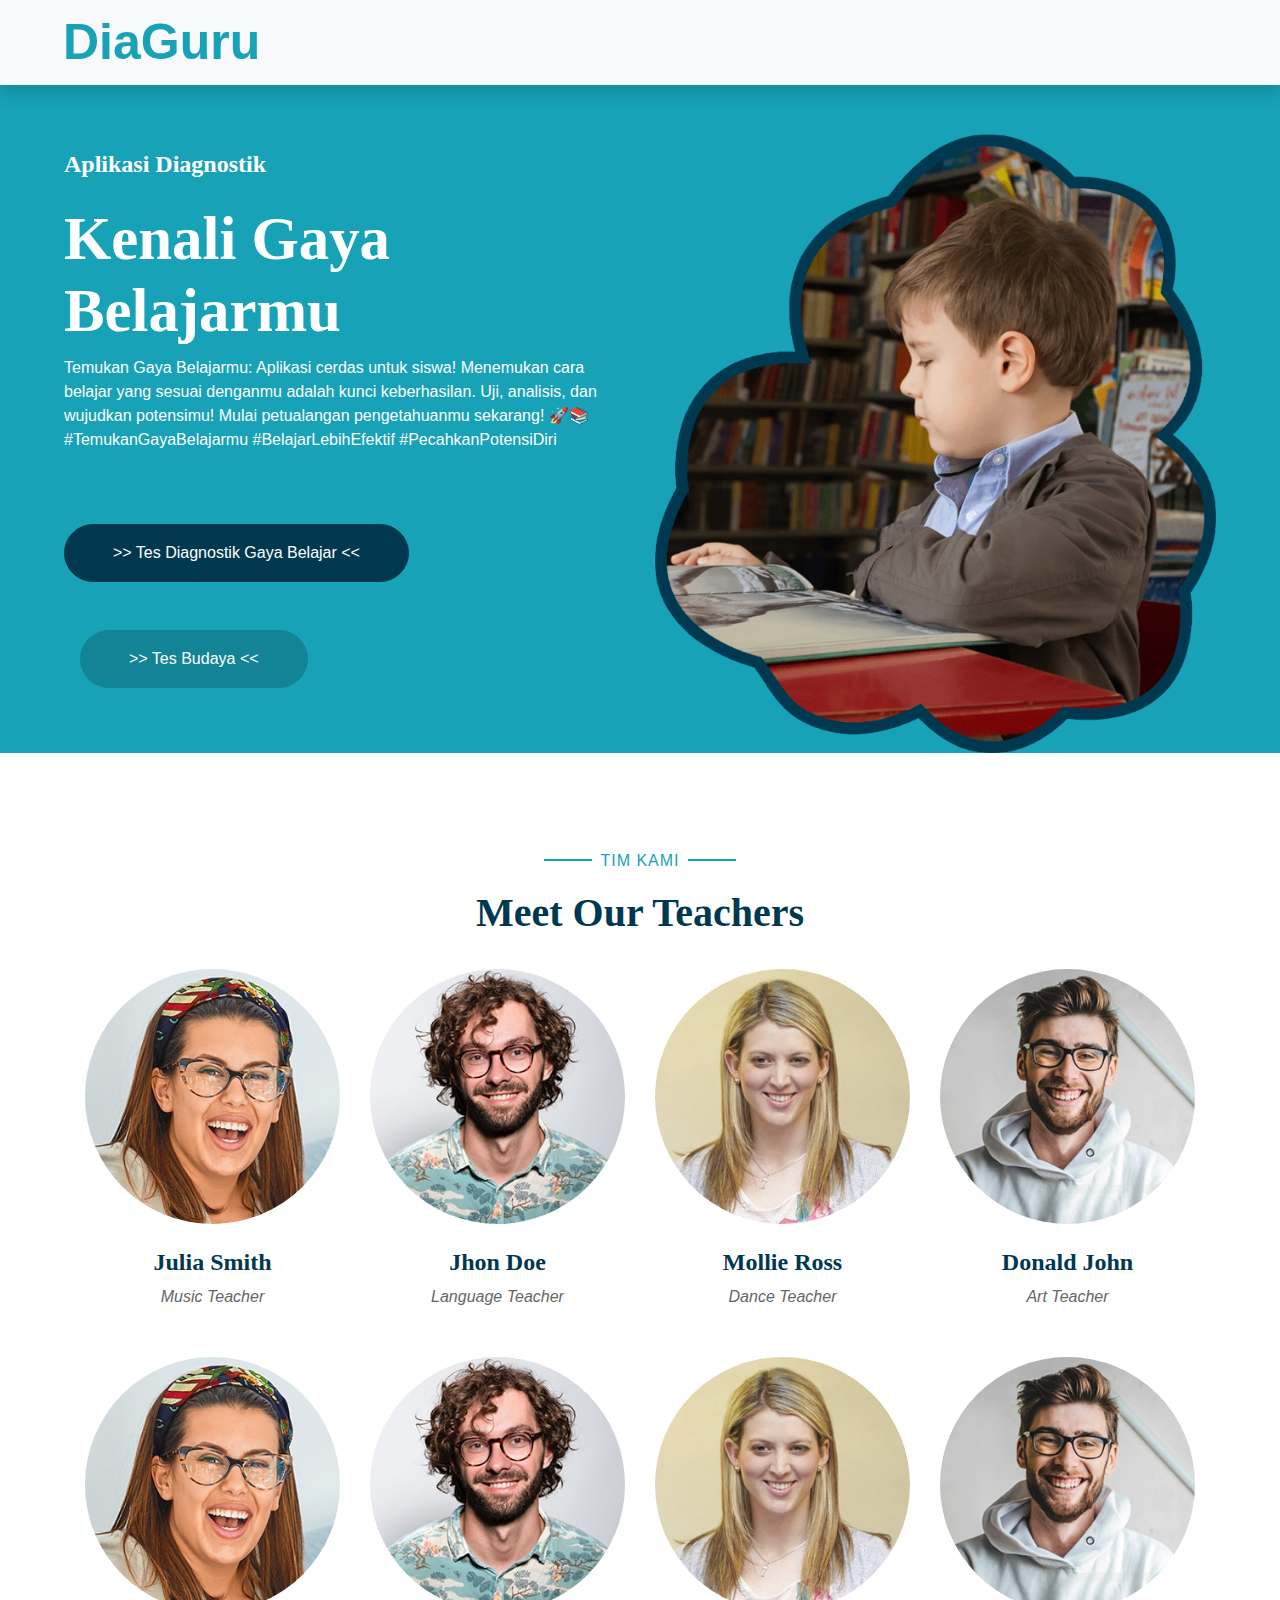
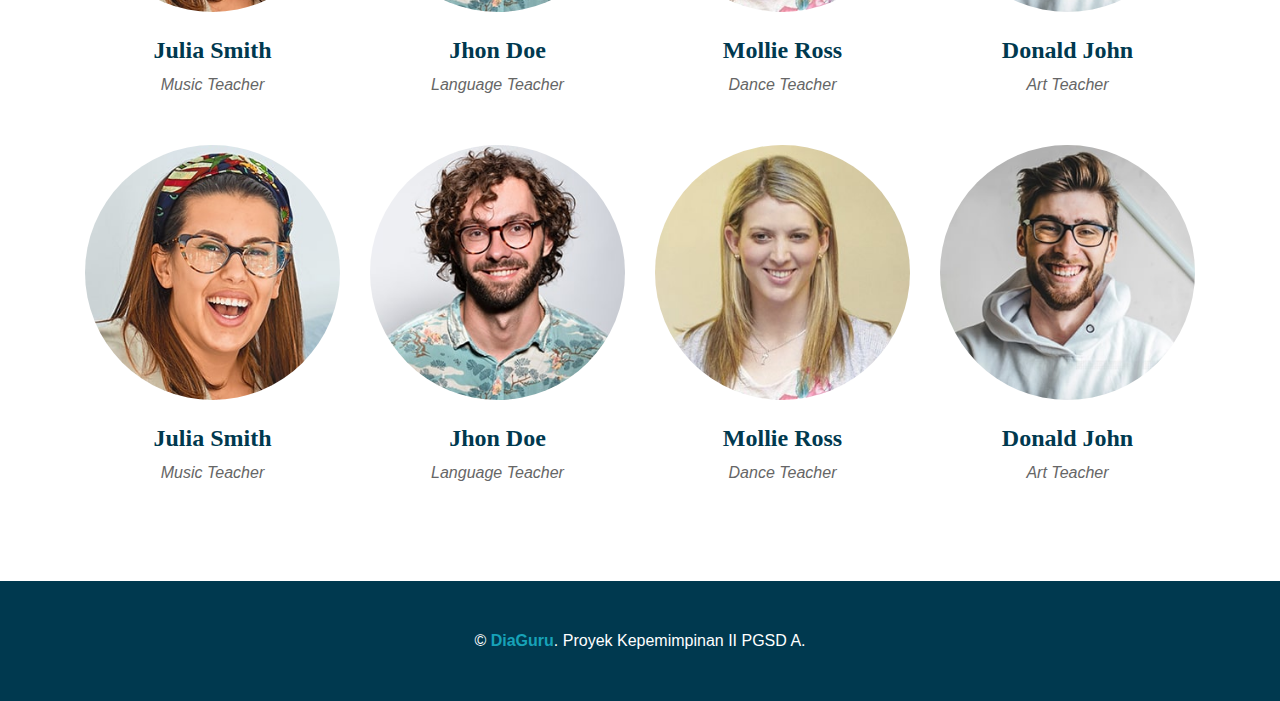
==== commit d652b5be: "" ====
--- a/index.html
+++ b/index.html
@@ -40,7 +40,7 @@
             
         </nav>
     </div>
-    <!-- Navbar End -->
+    <!-- Navbar End --> 
 
 
     <!-- Header Start -->
@@ -48,10 +48,8 @@
         <div class="row align-items-center px-3">
             <div class="col-lg-6 text-center text-lg-left">
                 <h4 class="text-white mb-4 mt-5 mt-lg-0">Aplikasi Diagnostik</h4>
-                <h1 class="display-3 font-weight-bold text-white">Kenali Peserta Didikmu</h1>
-                <p class="text-white mb-4">Sea ipsum kasd eirmod kasd magna, est sea et diam ipsum est amet sed sit.
-                    Ipsum dolor no justo dolor et, lorem ut dolor erat dolore sed ipsum at ipsum nonumy amet. Clita
-                    lorem dolore sed stet et est justo dolore.</p>
+                <h1 class="display-3 font-weight-bold text-white">Kenali Gaya Belajarmu</h1>
+                <p class="text-white mb-4">Temukan Gaya Belajarmu: Aplikasi cerdas untuk siswa! Menemukan cara belajar yang sesuai denganmu adalah kunci keberhasilan. Uji, analisis, dan wujudkan potensimu! Mulai petualangan pengetahuanmu sekarang! 🚀📚 #TemukanGayaBelajarmu #BelajarLebihEfektif #PecahkanPotensiDiri</p>
                 <a href="testdiagnostik.html" class="btn btn-secondary mt-5 py-3 px-5"> >> Tes Diagnostik Gaya Belajar <<</a>
                 <a href="files/index.html" class="btn btn-info mt-5 ml-3 py-3 px-5">>> Tes Budaya <<</a>
             </div>
@@ -102,6 +100,80 @@
                 </div>
             </div>
         </div>
+        <div class="container">
+            
+            <div class="row">
+                <div class="col-md-6 col-lg-3 text-center team mb-5">
+                    <div class="position-relative overflow-hidden mb-4" style="border-radius: 100%;">
+                        <img class="img-fluid w-100" src="files/team-1.jpg" alt="">
+                        
+                    </div>
+                    <h4>Julia Smith</h4>
+                    <i>Music Teacher</i>
+                </div>
+                <div class="col-md-6 col-lg-3 text-center team mb-5">
+                    <div class="position-relative overflow-hidden mb-4" style="border-radius: 100%;">
+                        <img class="img-fluid w-100" src="files/team-2.jpg" alt="">
+                        
+                    </div>
+                    <h4>Jhon Doe</h4>
+                    <i>Language Teacher</i>
+                </div>
+                <div class="col-md-6 col-lg-3 text-center team mb-5">
+                    <div class="position-relative overflow-hidden mb-4" style="border-radius: 100%;">
+                        <img class="img-fluid w-100" src="files/team-3.jpg" alt="">
+                        
+                    </div>
+                    <h4>Mollie Ross</h4>
+                    <i>Dance Teacher</i>
+                </div>
+                <div class="col-md-6 col-lg-3 text-center team mb-5">
+                    <div class="position-relative overflow-hidden mb-4" style="border-radius: 100%;">
+                        <img class="img-fluid w-100" src="files/team-4.jpg" alt="">
+                        
+                    </div>
+                    <h4>Donald John</h4>
+                    <i>Art Teacher</i>
+                </div>
+            </div>
+        </div>
+        <div class="container">
+            
+            <div class="row">
+                <div class="col-md-6 col-lg-3 text-center team mb-5">
+                    <div class="position-relative overflow-hidden mb-4" style="border-radius: 100%;">
+                        <img class="img-fluid w-100" src="files/team-1.jpg" alt="">
+                        
+                    </div>
+                    <h4>Julia Smith</h4>
+                    <i>Music Teacher</i>
+                </div>
+                <div class="col-md-6 col-lg-3 text-center team mb-5">
+                    <div class="position-relative overflow-hidden mb-4" style="border-radius: 100%;">
+                        <img class="img-fluid w-100" src="files/team-2.jpg" alt="">
+                        
+                    </div>
+                    <h4>Jhon Doe</h4>
+                    <i>Language Teacher</i>
+                </div>
+                <div class="col-md-6 col-lg-3 text-center team mb-5">
+                    <div class="position-relative overflow-hidden mb-4" style="border-radius: 100%;">
+                        <img class="img-fluid w-100" src="files/team-3.jpg" alt="">
+                        
+                    </div>
+                    <h4>Mollie Ross</h4>
+                    <i>Dance Teacher</i>
+                </div>
+                <div class="col-md-6 col-lg-3 text-center team mb-5">
+                    <div class="position-relative overflow-hidden mb-4" style="border-radius: 100%;">
+                        <img class="img-fluid w-100" src="files/team-4.jpg" alt="">
+                        
+                    </div>
+                    <h4>Donald John</h4>
+                    <i>Art Teacher</i>
+                </div>
+            </div>
+        </div>
     </div>
     <!-- Team End -->
 
@@ -110,10 +182,8 @@
         
        
             <p class="m-0 text-center text-white">
-                © <a class="text-primary font-weight-bold" href="files/index.html#">Your Site Name</a>. All Rights Reserved. 
-				
-				<!--/*** This template is free as long as you keep the footer author’s credit link/attribution link/backlink. If you'd like to use the template without the footer author’s credit link/attribution link/backlink, you can purchase the Credit Removal License from "https://htmlcodex.com/credit-removal". Thank you for your support. ***/-->
-				Designed by <a class="text-primary font-weight-bold" href="https://htmlcodex.com/">HTML Codex</a>
+                © <a class="text-primary font-weight-bold" href="files/index.html#">DiaGuru</a>. Proyek Kepemimpinan II PGSD A. 
+		
             </p>
         
     </div>
--- a/files/style.css
+++ b/files/style.css
@@ -446,7 +446,7 @@
 }
 
 .display-3 {
-  font-size: 4.5rem;
+  font-size: 3.8rem;
   font-weight: 300;
   line-height: 1.2;
 }
@@ -9487,7 +9487,9 @@
 
 .text-lowercase {
   text-transform: lowercase !important;
-}
+} 
+
+
 
 .text-uppercase {
   text-transform: uppercase !important;
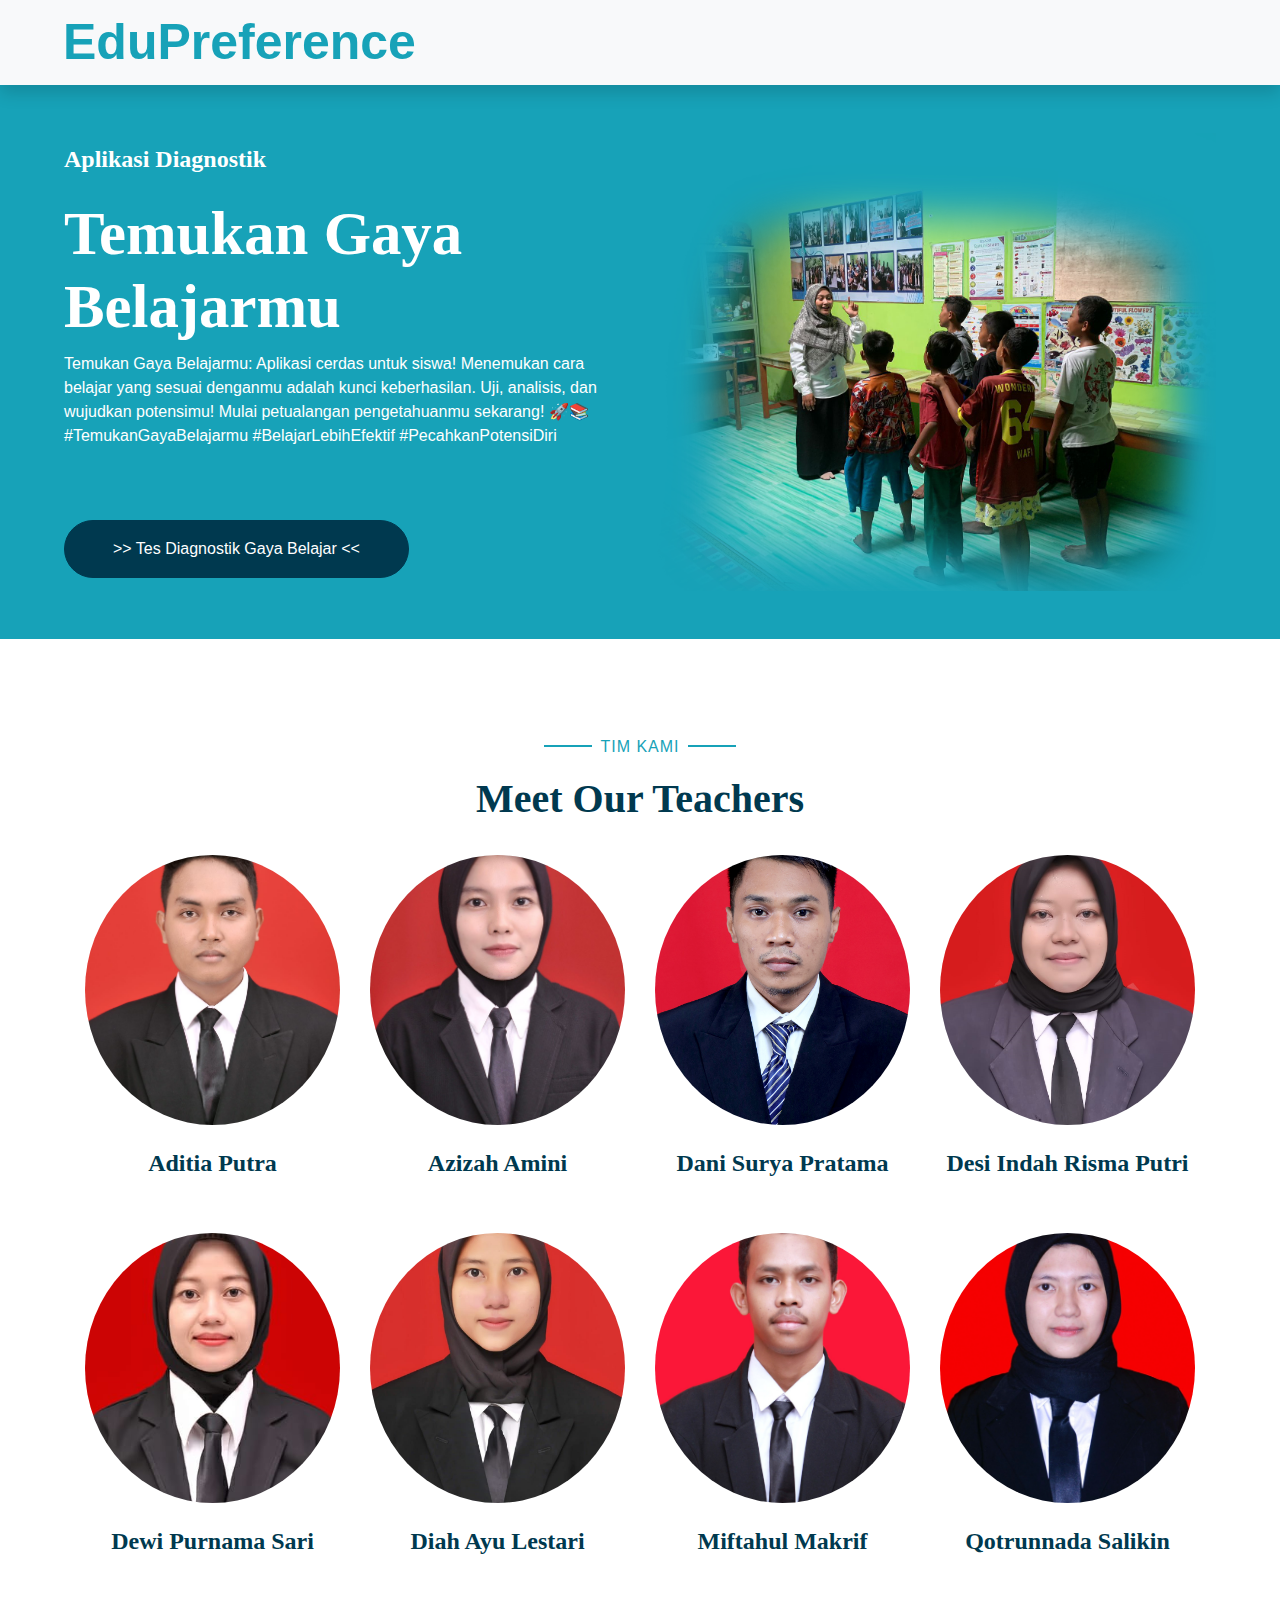
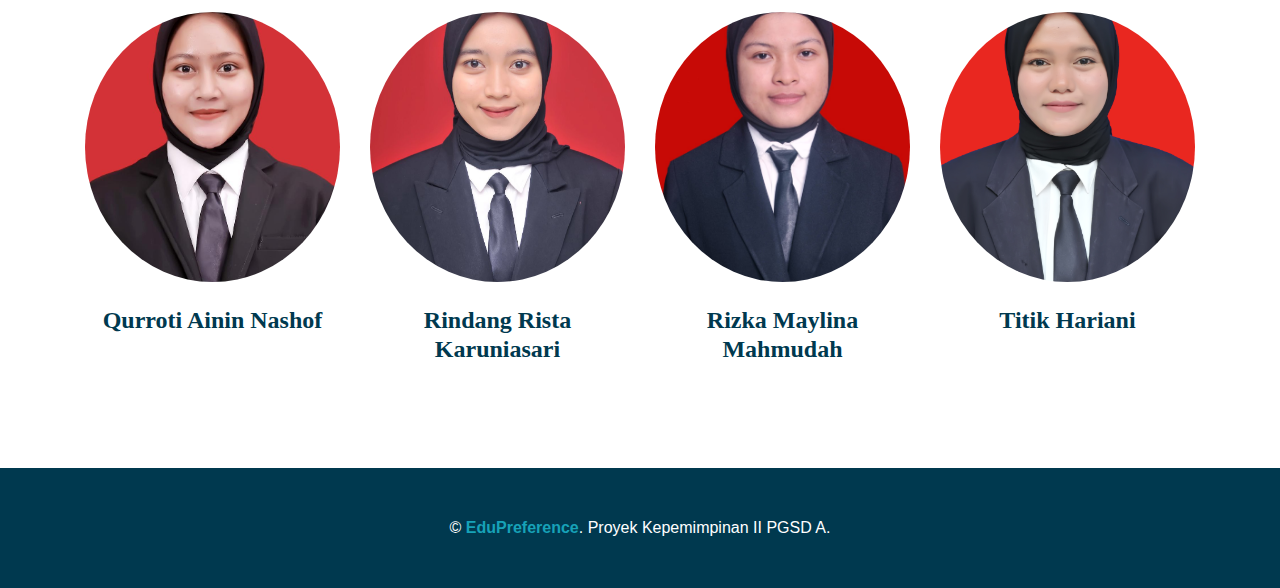
==== commit 20e505e9: "update gambar dll" ====
--- a/index.html
+++ b/index.html
@@ -3,11 +3,11 @@
     
     <title>Aplikasi Diagnostik</title>
     <meta content="width=device-width, initial-scale=1.0" name="viewport">
-    <meta content="Free HTML Templates" name="keywords">
+    <meta content="Kenali Gaya Belajarmu" name="keywords">
     <meta content="Free HTML Templates" name="description">
 
     <!-- Favicon -->
-    <link href="files/img/favicon.ico" rel="icon">
+    <!-- <link href="files/img/favicon.ico" rel="icon"> -->
 
     <!-- Google Web Fonts -->
     <link rel="preconnect" href="https://fonts.gstatic.com/">
@@ -32,7 +32,7 @@
     <div class="container-fluid bg-light position-relative shadow">
         <nav class="navbar navbar-expand-lg bg-light navbar-light py-3 py-lg-0 px-0 px-lg-5">
             <a href="files/index.html" class="navbar-brand font-weight-bold text-secondary" style="font-size: 50px;">
-                <span class="text-primary">DiaGuru</span>
+                <span class="text-primary">EduPreference</span>
             </a>
             <button type="button" class="navbar-toggler" data-toggle="collapse" data-target="#navbarCollapse">
                 <span class="navbar-toggler-icon"></span>
@@ -48,13 +48,12 @@
         <div class="row align-items-center px-3">
             <div class="col-lg-6 text-center text-lg-left">
                 <h4 class="text-white mb-4 mt-5 mt-lg-0">Aplikasi Diagnostik</h4>
-                <h1 class="display-3 font-weight-bold text-white">Kenali Gaya Belajarmu</h1>
+                <h1 class="display-3 font-weight-bold text-white">Temukan Gaya Belajarmu</h1>
                 <p class="text-white mb-4">Temukan Gaya Belajarmu: Aplikasi cerdas untuk siswa! Menemukan cara belajar yang sesuai denganmu adalah kunci keberhasilan. Uji, analisis, dan wujudkan potensimu! Mulai petualangan pengetahuanmu sekarang! 🚀📚 #TemukanGayaBelajarmu #BelajarLebihEfektif #PecahkanPotensiDiri</p>
                 <a href="testdiagnostik.html" class="btn btn-secondary mt-5 py-3 px-5"> >> Tes Diagnostik Gaya Belajar <<</a>
-                <a href="files/index.html" class="btn btn-info mt-5 ml-3 py-3 px-5">>> Tes Budaya <<</a>
             </div>
             <div class="col-lg-6 text-center text-lg-right">
-                <img class="img-fluid mt-5" src="files/header.png" alt="">
+                <img class="img-fluid mt-5 mb-5" src="files/bgr4.png" alt="">
             </div>
         </div>
     </div>
@@ -68,35 +67,34 @@
             <div class="row">
                 <div class="col-md-6 col-lg-3 text-center team mb-5">
                     <div class="position-relative overflow-hidden mb-4" style="border-radius: 100%;">
-                        <img class="img-fluid w-100" src="files/team-1.jpg" alt="">
-                        
-                    </div>
-                    <h4>Julia Smith</h4>
-                    <i>Music Teacher</i>
-                </div>
-                <div class="col-md-6 col-lg-3 text-center team mb-5">
-                    <div class="position-relative overflow-hidden mb-4" style="border-radius: 100%;">
-                        <img class="img-fluid w-100" src="files/team-2.jpg" alt="">
-                        
-                    </div>
-                    <h4>Jhon Doe</h4>
-                    <i>Language Teacher</i>
-                </div>
-                <div class="col-md-6 col-lg-3 text-center team mb-5">
-                    <div class="position-relative overflow-hidden mb-4" style="border-radius: 100%;">
-                        <img class="img-fluid w-100" src="files/team-3.jpg" alt="">
-                        
-                    </div>
-                    <h4>Mollie Ross</h4>
-                    <i>Dance Teacher</i>
-                </div>
-                <div class="col-md-6 col-lg-3 text-center team mb-5">
-                    <div class="position-relative overflow-hidden mb-4" style="border-radius: 100%;">
-                        <img class="img-fluid w-100" src="files/team-4.jpg" alt="">
-                        
-                    </div>
-                    <h4>Donald John</h4>
-                    <i>Art Teacher</i>
+                        <img class="img-fluid" src="files/profile/Aditia Putra.jpg" alt="" style="width: 270px; height: 270px; object-fit: cover;">
+                    </div>
+                    <h4>Aditia Putra</h4>
+                    <!-- <i>Music Teacher</i> -->
+                </div>
+                <div class="col-md-6 col-lg-3 text-center team mb-5">
+                    <div class="position-relative overflow-hidden mb-4" style="border-radius: 100%;">
+                        <img class="img-fluid" src="files/profile/Azizah Amini.jpg" alt="" style="width: 270px; height: 270px; object-fit: cover;">
+                        
+                    </div>
+                    <h4>Azizah Amini</h4>
+                    <!-- <i>Language Teacher</i> -->
+                </div>
+                <div class="col-md-6 col-lg-3 text-center team mb-5">
+                    <div class="position-relative overflow-hidden mb-4" style="border-radius: 100%;">
+                        <img class="img-fluid" src="files/profile/Dani Surya Pratama.jpg" alt="" style="width: 270px; height: 270px; object-fit: cover;">
+                        
+                    </div>
+                    <h4>Dani Surya Pratama</h4>
+                    <!-- <i>Dance Teacher</i> -->
+                </div>
+                <div class="col-md-6 col-lg-3 text-center team mb-5">
+                    <div class="position-relative overflow-hidden mb-4" style="border-radius: 100%;">
+                        <img class="img-fluid" src="files/profile/Desi Indah Risma Putri.jpg" alt="" style="width: 270px; height: 270px; object-fit: cover;">
+                        
+                    </div>
+                    <h4>Desi Indah Risma Putri</h4>
+                    <!-- <i>Art Teacher</i> -->
                 </div>
             </div>
         </div>
@@ -105,35 +103,35 @@
             <div class="row">
                 <div class="col-md-6 col-lg-3 text-center team mb-5">
                     <div class="position-relative overflow-hidden mb-4" style="border-radius: 100%;">
-                        <img class="img-fluid w-100" src="files/team-1.jpg" alt="">
-                        
-                    </div>
-                    <h4>Julia Smith</h4>
-                    <i>Music Teacher</i>
-                </div>
-                <div class="col-md-6 col-lg-3 text-center team mb-5">
-                    <div class="position-relative overflow-hidden mb-4" style="border-radius: 100%;">
-                        <img class="img-fluid w-100" src="files/team-2.jpg" alt="">
-                        
-                    </div>
-                    <h4>Jhon Doe</h4>
-                    <i>Language Teacher</i>
-                </div>
-                <div class="col-md-6 col-lg-3 text-center team mb-5">
-                    <div class="position-relative overflow-hidden mb-4" style="border-radius: 100%;">
-                        <img class="img-fluid w-100" src="files/team-3.jpg" alt="">
-                        
-                    </div>
-                    <h4>Mollie Ross</h4>
-                    <i>Dance Teacher</i>
-                </div>
-                <div class="col-md-6 col-lg-3 text-center team mb-5">
-                    <div class="position-relative overflow-hidden mb-4" style="border-radius: 100%;">
-                        <img class="img-fluid w-100" src="files/team-4.jpg" alt="">
-                        
-                    </div>
-                    <h4>Donald John</h4>
-                    <i>Art Teacher</i>
+                        <img class="img-fluid" src="files/profile/Dewi Purnama Sari.jpg" alt="" style="width: 270px; height: 270px; object-fit: cover;">
+                        
+                    </div>
+                    <h4>Dewi Purnama Sari</h4>
+                    <!-- <i>Music Teacher</i> -->
+                </div>
+                <div class="col-md-6 col-lg-3 text-center team mb-5">
+                    <div class="position-relative overflow-hidden mb-4" style="border-radius: 100%;">
+                        <img class="img-fluid" src="files/profile/Diah Ayu Lestari.jpg" alt="" style="width: 270px; height: 270px; object-fit: cover;">
+                        
+                    </div>
+                    <h4>Diah Ayu Lestari</h4>
+                    <!-- <i>Language Teacher</i> -->
+                </div>
+                <div class="col-md-6 col-lg-3 text-center team mb-5">
+                    <div class="position-relative overflow-hidden mb-4" style="border-radius: 100%;">
+                        <img class="img-fluid" src="files/profile/Miftahul Makrif.JPG" alt="" style="width: 270px; height: 270px; object-fit: cover;">
+                        
+                    </div>
+                    <h4>Miftahul Makrif</h4>
+                    <!-- <i>Dance Teacher</i> -->
+                </div>
+                <div class="col-md-6 col-lg-3 text-center team mb-5">
+                    <div class="position-relative overflow-hidden mb-4" style="border-radius: 100%;">
+                        <img class="img-fluid" src="files/profile/Qotrunnada Salikin.jpg" alt="" style="width: 270px; height: 270px; object-fit: cover;">
+                        
+                    </div>
+                    <h4>Qotrunnada Salikin</h4>
+                    <!-- <i>Art Teacher</i> -->
                 </div>
             </div>
         </div>
@@ -142,35 +140,35 @@
             <div class="row">
                 <div class="col-md-6 col-lg-3 text-center team mb-5">
                     <div class="position-relative overflow-hidden mb-4" style="border-radius: 100%;">
-                        <img class="img-fluid w-100" src="files/team-1.jpg" alt="">
-                        
-                    </div>
-                    <h4>Julia Smith</h4>
-                    <i>Music Teacher</i>
-                </div>
-                <div class="col-md-6 col-lg-3 text-center team mb-5">
-                    <div class="position-relative overflow-hidden mb-4" style="border-radius: 100%;">
-                        <img class="img-fluid w-100" src="files/team-2.jpg" alt="">
-                        
-                    </div>
-                    <h4>Jhon Doe</h4>
-                    <i>Language Teacher</i>
-                </div>
-                <div class="col-md-6 col-lg-3 text-center team mb-5">
-                    <div class="position-relative overflow-hidden mb-4" style="border-radius: 100%;">
-                        <img class="img-fluid w-100" src="files/team-3.jpg" alt="">
-                        
-                    </div>
-                    <h4>Mollie Ross</h4>
-                    <i>Dance Teacher</i>
-                </div>
-                <div class="col-md-6 col-lg-3 text-center team mb-5">
-                    <div class="position-relative overflow-hidden mb-4" style="border-radius: 100%;">
-                        <img class="img-fluid w-100" src="files/team-4.jpg" alt="">
-                        
-                    </div>
-                    <h4>Donald John</h4>
-                    <i>Art Teacher</i>
+                        <img class="img-fluid" src="files/profile/Qurroti Ainin Nashof.jpg" alt="" style="width: 270px; height: 270px; object-fit: cover;">
+                        
+                    </div>
+                    <h4>Qurroti Ainin Nashof</h4>
+                    <!-- <i>Music Teacher</i> -->
+                </div>
+                <div class="col-md-6 col-lg-3 text-center team mb-5">
+                    <div class="position-relative overflow-hidden mb-4" style="border-radius: 100%;">
+                        <img class="img-fluid" src="files/profile/Rindang Rista Karuniasari.jpg" alt="" style="width: 270px; height: 270px; object-fit: cover;">
+                        
+                    </div>
+                    <h4>Rindang Rista Karuniasari</h4>
+                    <!-- <i>Language Teacher</i> -->
+                </div>
+                <div class="col-md-6 col-lg-3 text-center team mb-5">
+                    <div class="position-relative overflow-hidden mb-4" style="border-radius: 100%;">
+                        <img class="img-fluid" src="files/profile/Rizka Maylina Mahmudah.jpg" alt="" style="width: 270px; height: 270px; object-fit: cover;">
+                        
+                    </div>
+                    <h4>Rizka Maylina Mahmudah</h4>
+                    <!-- <i>Dance Teacher</i> -->
+                </div>
+                <div class="col-md-6 col-lg-3 text-center team mb-5">
+                    <div class="position-relative overflow-hidden mb-4" style="border-radius: 100%;">
+                        <img class="img-fluid" src="files/profile/Titik Hariani.png" alt="" style="width: 270px; height: 270px; object-fit: cover;">
+                        
+                    </div>
+                    <h4>Titik Hariani</h4>
+                    <!-- <i>Art Teacher</i> -->
                 </div>
             </div>
         </div>
@@ -182,7 +180,7 @@
         
        
             <p class="m-0 text-center text-white">
-                © <a class="text-primary font-weight-bold" href="files/index.html#">DiaGuru</a>. Proyek Kepemimpinan II PGSD A. 
+                © <a class="text-primary font-weight-bold" href="files/index.html#">EduPreference</a>. Proyek Kepemimpinan II PGSD A. 
 		
             </p>
         
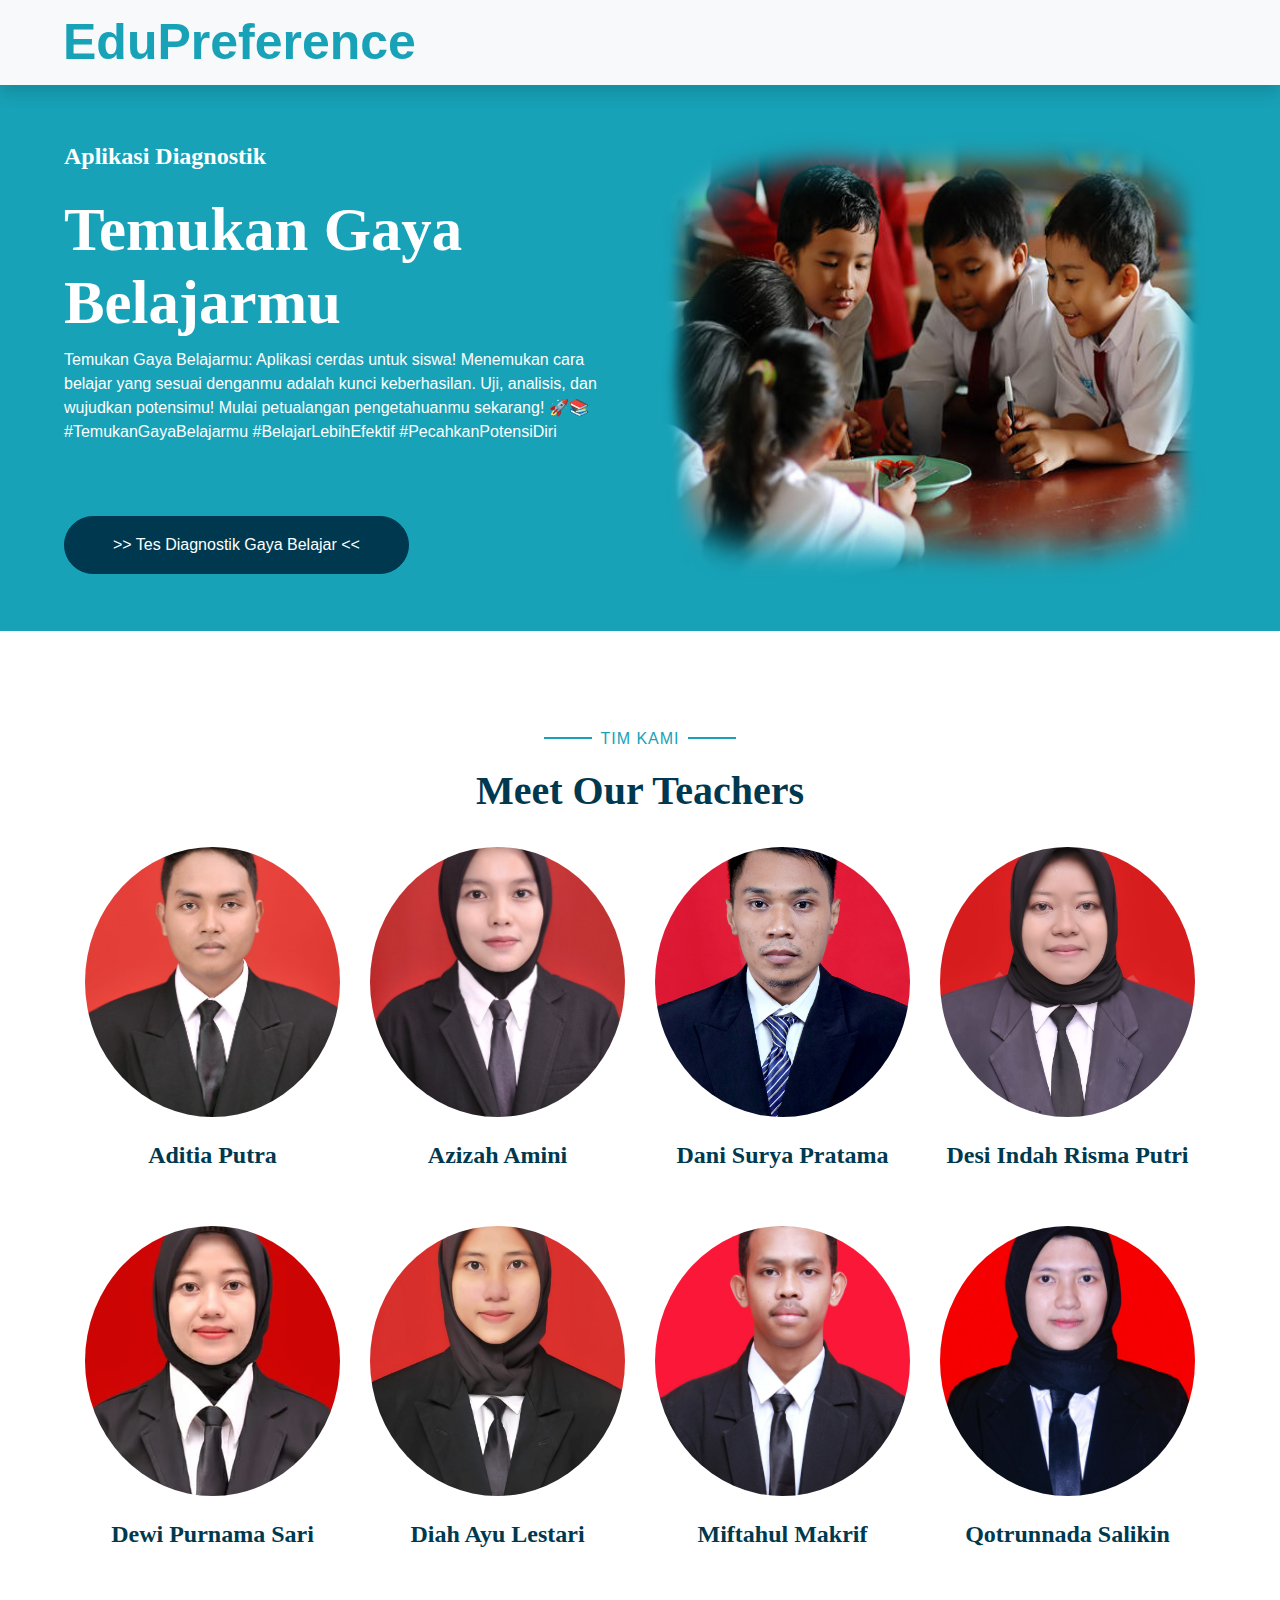
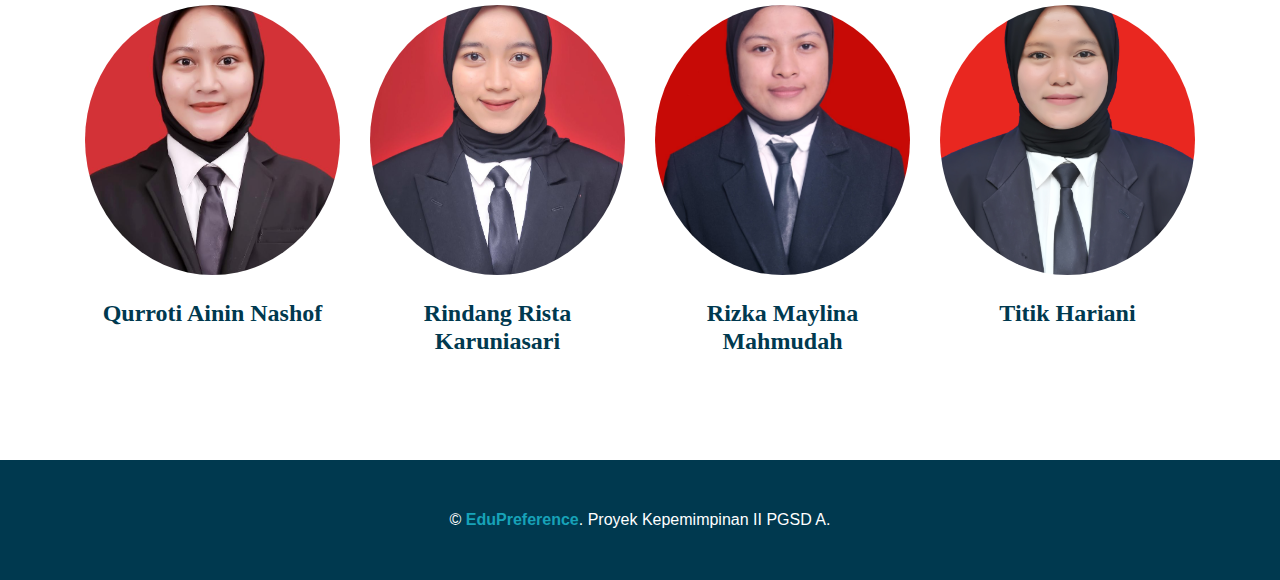
==== commit 1d48b6ed: "ganti header" ====
--- a/index.html
+++ b/index.html
@@ -4,7 +4,7 @@
     <title>Aplikasi Diagnostik</title>
     <meta content="width=device-width, initial-scale=1.0" name="viewport">
     <meta content="Kenali Gaya Belajarmu" name="keywords">
-    <meta content="Free HTML Templates" name="description">
+    <meta content="Aplikasi Diagnostik Gaya Belajar" name="description">
 
     <!-- Favicon -->
     <!-- <link href="files/img/favicon.ico" rel="icon"> -->
@@ -53,7 +53,7 @@
                 <a href="testdiagnostik.html" class="btn btn-secondary mt-5 py-3 px-5"> >> Tes Diagnostik Gaya Belajar <<</a>
             </div>
             <div class="col-lg-6 text-center text-lg-right">
-                <img class="img-fluid mt-5 mb-5" src="files/bgr4.png" alt="">
+                <img class="img-fluid mt-5 mb-5"  style="height: 450px;" src="files/header4.png" alt="">
             </div>
         </div>
     </div>
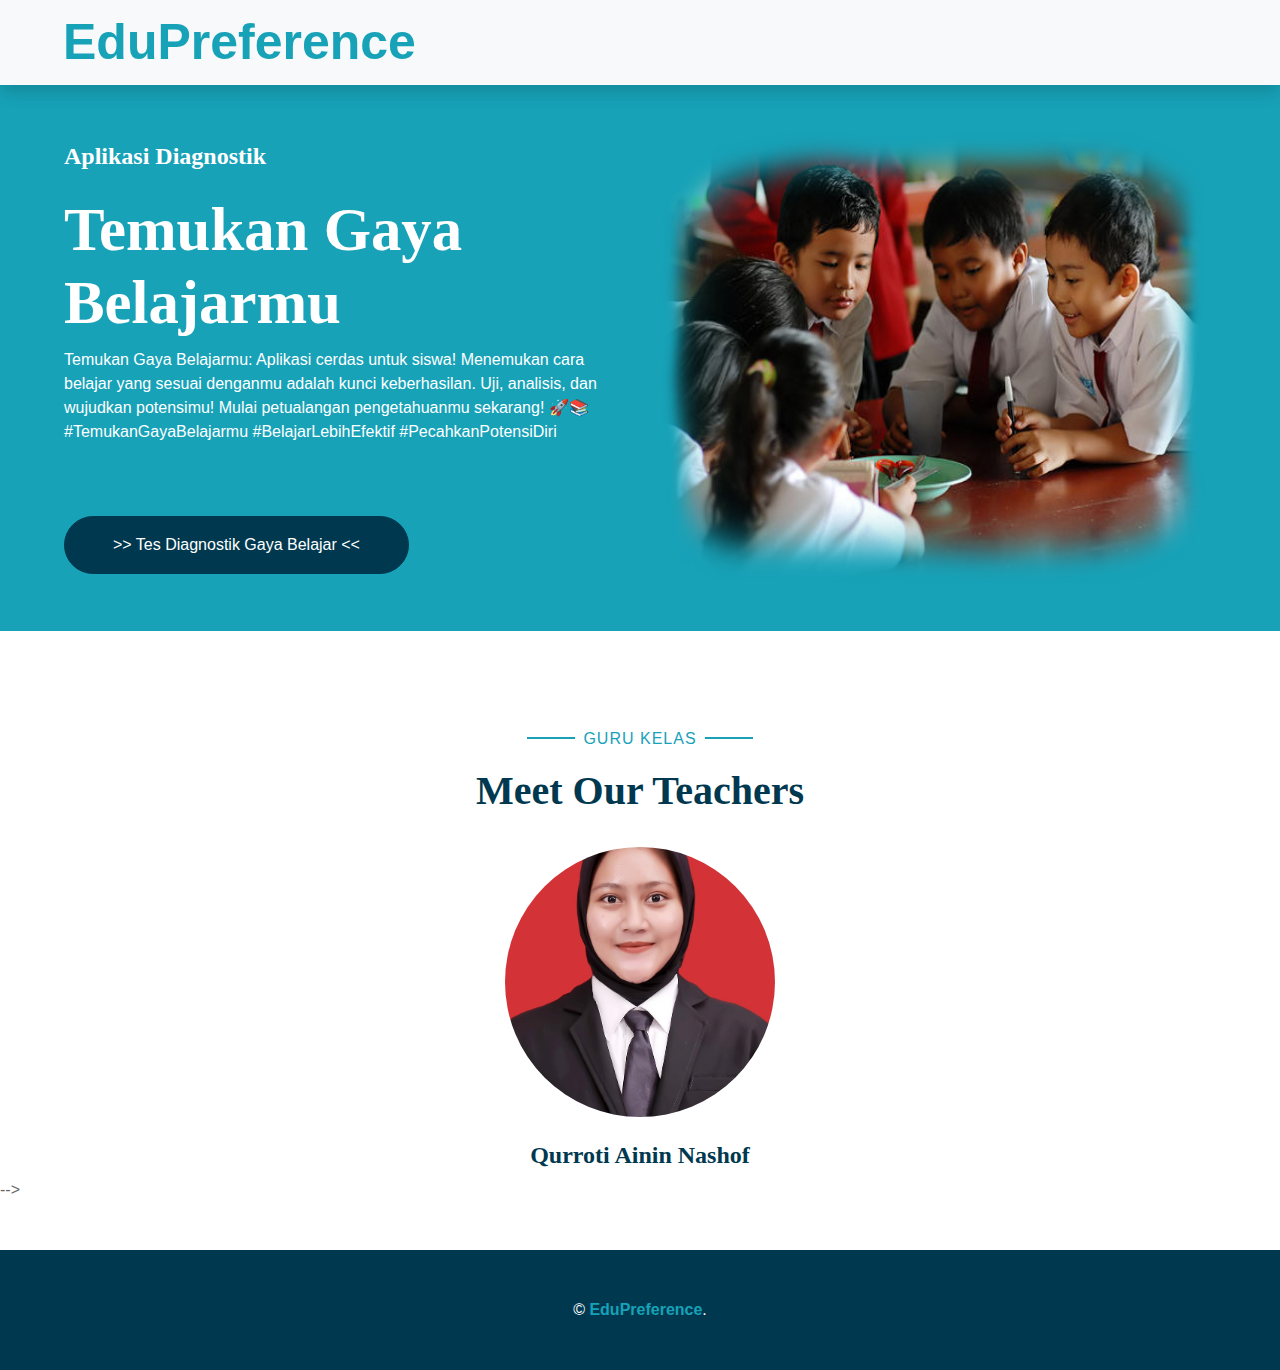
==== commit 59a92de8: "edit homepage" ====
--- a/index.html
+++ b/index.html
@@ -61,84 +61,18 @@
     <div class="container-fluid pt-5">
         <div class="container">
             <div class="text-center pb-2">
-                <p class="section-title px-5"><span class="px-2">Tim Kami</span></p>
+                <p class="section-title px-5"><span class="px-2">Guru Kelas</span></p>
                 <h1 class="mb-4">Meet Our Teachers</h1>
             </div>
-            <div class="row">
-                <div class="col-md-6 col-lg-3 text-center team mb-5">
-                    <div class="position-relative overflow-hidden mb-4" style="border-radius: 100%;">
-                        <img class="img-fluid" src="files/profile/Aditia Putra.jpg" alt="" style="width: 270px; height: 270px; object-fit: cover;">
-                    </div>
-                    <h4>Aditia Putra</h4>
-                    <!-- <i>Music Teacher</i> -->
+            <div class="text-center" style="border-radius: 100%;">
+                <div class="position-relative overflow-hidden mb-4" style="border-radius: 100%;">
+                    <img class="img-fluid" src="files/profile/Qurroti Ainin Nashof.jpg" alt="" style="width: 270px; height: 270px; object-fit: cover; border-radius: 100%">
+                    
                 </div>
-                <div class="col-md-6 col-lg-3 text-center team mb-5">
-                    <div class="position-relative overflow-hidden mb-4" style="border-radius: 100%;">
-                        <img class="img-fluid" src="files/profile/Azizah Amini.jpg" alt="" style="width: 270px; height: 270px; object-fit: cover;">
-                        
-                    </div>
-                    <h4>Azizah Amini</h4>
-                    <!-- <i>Language Teacher</i> -->
-                </div>
-                <div class="col-md-6 col-lg-3 text-center team mb-5">
-                    <div class="position-relative overflow-hidden mb-4" style="border-radius: 100%;">
-                        <img class="img-fluid" src="files/profile/Dani Surya Pratama.jpg" alt="" style="width: 270px; height: 270px; object-fit: cover;">
-                        
-                    </div>
-                    <h4>Dani Surya Pratama</h4>
-                    <!-- <i>Dance Teacher</i> -->
-                </div>
-                <div class="col-md-6 col-lg-3 text-center team mb-5">
-                    <div class="position-relative overflow-hidden mb-4" style="border-radius: 100%;">
-                        <img class="img-fluid" src="files/profile/Desi Indah Risma Putri.jpg" alt="" style="width: 270px; height: 270px; object-fit: cover;">
-                        
-                    </div>
-                    <h4>Desi Indah Risma Putri</h4>
-                    <!-- <i>Art Teacher</i> -->
-                </div>
+                <h4>Qurroti Ainin Nashof</h4>
             </div>
-        </div>
-        <div class="container">
-            
-            <div class="row">
-                <div class="col-md-6 col-lg-3 text-center team mb-5">
-                    <div class="position-relative overflow-hidden mb-4" style="border-radius: 100%;">
-                        <img class="img-fluid" src="files/profile/Dewi Purnama Sari.jpg" alt="" style="width: 270px; height: 270px; object-fit: cover;">
-                        
-                    </div>
-                    <h4>Dewi Purnama Sari</h4>
-                    <!-- <i>Music Teacher</i> -->
-                </div>
-                <div class="col-md-6 col-lg-3 text-center team mb-5">
-                    <div class="position-relative overflow-hidden mb-4" style="border-radius: 100%;">
-                        <img class="img-fluid" src="files/profile/Diah Ayu Lestari.jpg" alt="" style="width: 270px; height: 270px; object-fit: cover;">
-                        
-                    </div>
-                    <h4>Diah Ayu Lestari</h4>
-                    <!-- <i>Language Teacher</i> -->
-                </div>
-                <div class="col-md-6 col-lg-3 text-center team mb-5">
-                    <div class="position-relative overflow-hidden mb-4" style="border-radius: 100%;">
-                        <img class="img-fluid" src="files/profile/Miftahul Makrif.JPG" alt="" style="width: 270px; height: 270px; object-fit: cover;">
-                        
-                    </div>
-                    <h4>Miftahul Makrif</h4>
-                    <!-- <i>Dance Teacher</i> -->
-                </div>
-                <div class="col-md-6 col-lg-3 text-center team mb-5">
-                    <div class="position-relative overflow-hidden mb-4" style="border-radius: 100%;">
-                        <img class="img-fluid" src="files/profile/Qotrunnada Salikin.jpg" alt="" style="width: 270px; height: 270px; object-fit: cover;">
-                        
-                    </div>
-                    <h4>Qotrunnada Salikin</h4>
-                    <!-- <i>Art Teacher</i> -->
-                </div>
-            </div>
-        </div>
-        <div class="container">
-            
-            <div class="row">
-                <div class="col-md-6 col-lg-3 text-center team mb-5">
+            <!-- <div class="row">
+                <div class="col-md-6 col-lg-3 text-center mb-5">
                     <div class="position-relative overflow-hidden mb-4" style="border-radius: 100%;">
                         <img class="img-fluid" src="files/profile/Qurroti Ainin Nashof.jpg" alt="" style="width: 270px; height: 270px; object-fit: cover;">
                         
@@ -146,31 +80,8 @@
                     <h4>Qurroti Ainin Nashof</h4>
                     <!-- <i>Music Teacher</i> -->
                 </div>
-                <div class="col-md-6 col-lg-3 text-center team mb-5">
-                    <div class="position-relative overflow-hidden mb-4" style="border-radius: 100%;">
-                        <img class="img-fluid" src="files/profile/Rindang Rista Karuniasari.jpg" alt="" style="width: 270px; height: 270px; object-fit: cover;">
-                        
-                    </div>
-                    <h4>Rindang Rista Karuniasari</h4>
-                    <!-- <i>Language Teacher</i> -->
-                </div>
-                <div class="col-md-6 col-lg-3 text-center team mb-5">
-                    <div class="position-relative overflow-hidden mb-4" style="border-radius: 100%;">
-                        <img class="img-fluid" src="files/profile/Rizka Maylina Mahmudah.jpg" alt="" style="width: 270px; height: 270px; object-fit: cover;">
-                        
-                    </div>
-                    <h4>Rizka Maylina Mahmudah</h4>
-                    <!-- <i>Dance Teacher</i> -->
-                </div>
-                <div class="col-md-6 col-lg-3 text-center team mb-5">
-                    <div class="position-relative overflow-hidden mb-4" style="border-radius: 100%;">
-                        <img class="img-fluid" src="files/profile/Titik Hariani.png" alt="" style="width: 270px; height: 270px; object-fit: cover;">
-                        
-                    </div>
-                    <h4>Titik Hariani</h4>
-                    <!-- <i>Art Teacher</i> -->
-                </div>
-            </div>
+                
+            </div> -->
         </div>
     </div>
     <!-- Team End -->
@@ -180,7 +91,7 @@
         
        
             <p class="m-0 text-center text-white">
-                © <a class="text-primary font-weight-bold" href="files/index.html#">EduPreference</a>. Proyek Kepemimpinan II PGSD A. 
+                © <a class="text-primary font-weight-bold" href="files/index.html#">EduPreference</a>. 
 		
             </p>
         
